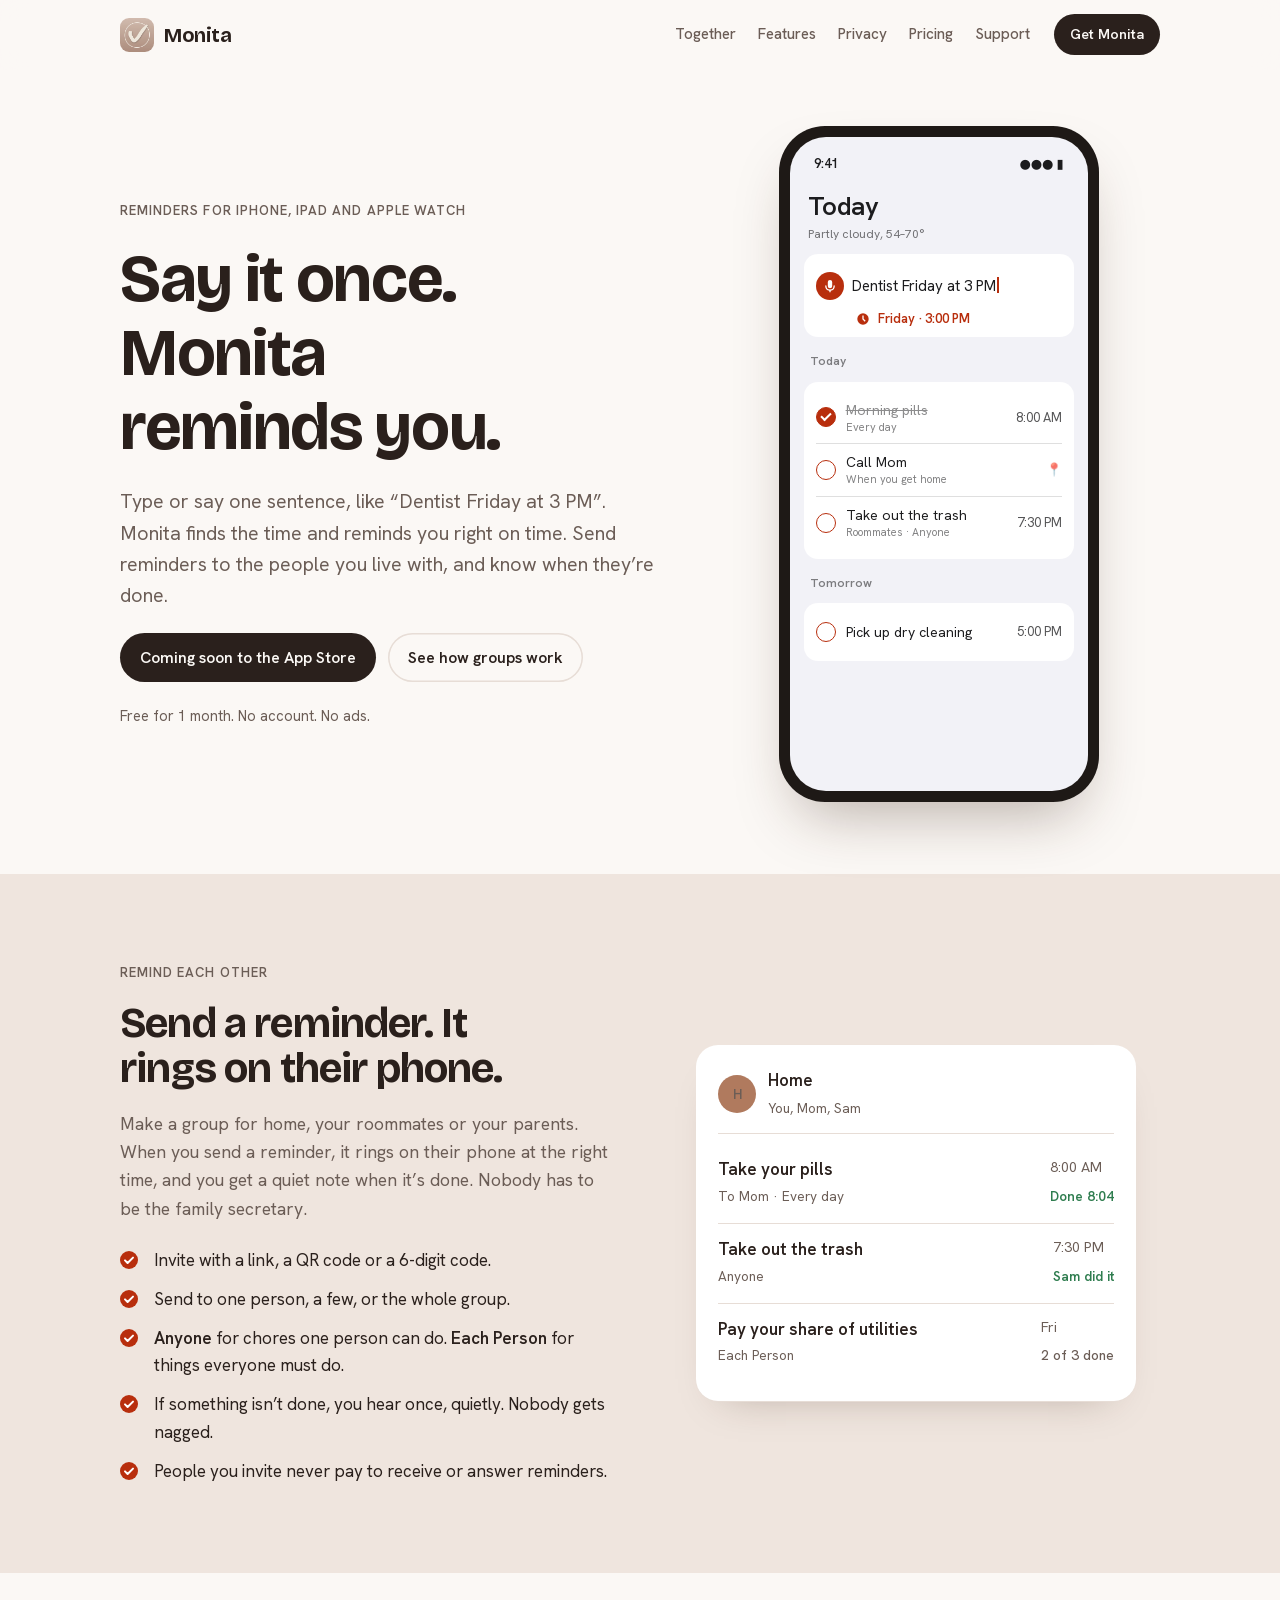
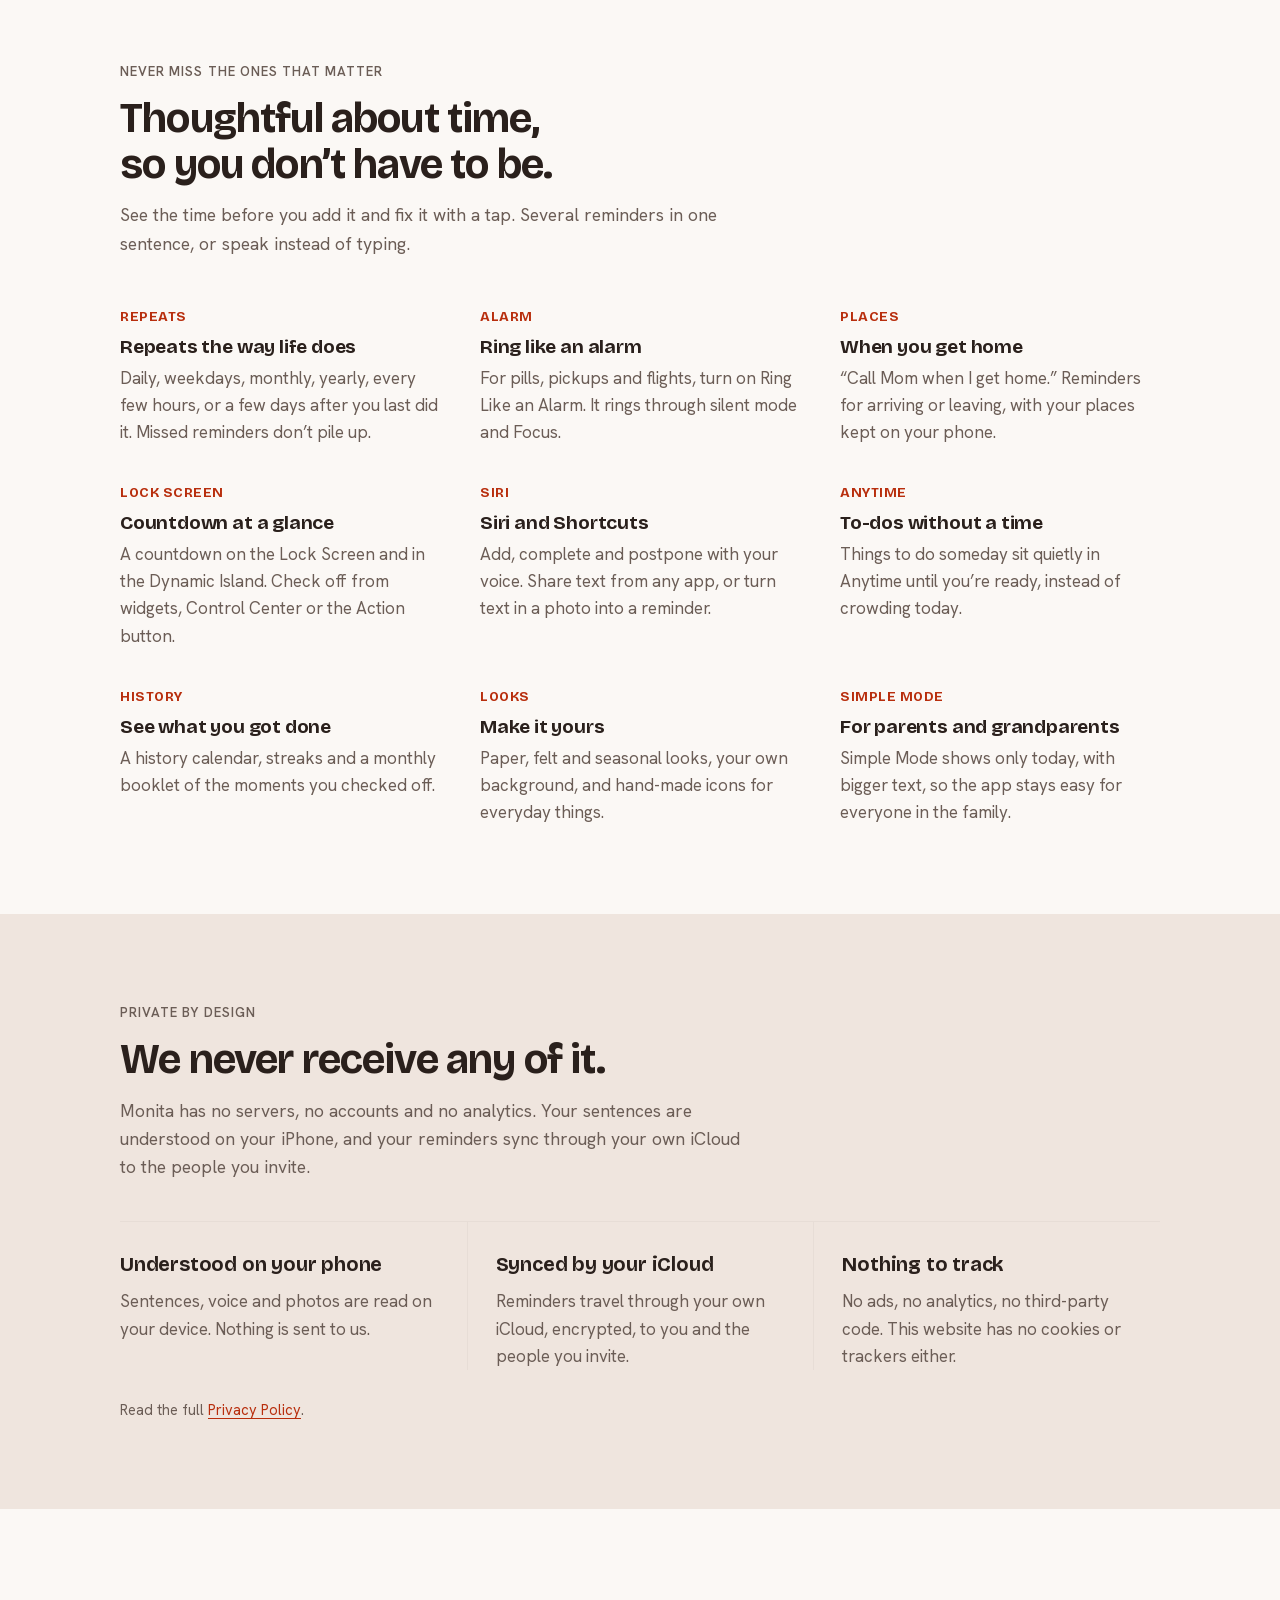
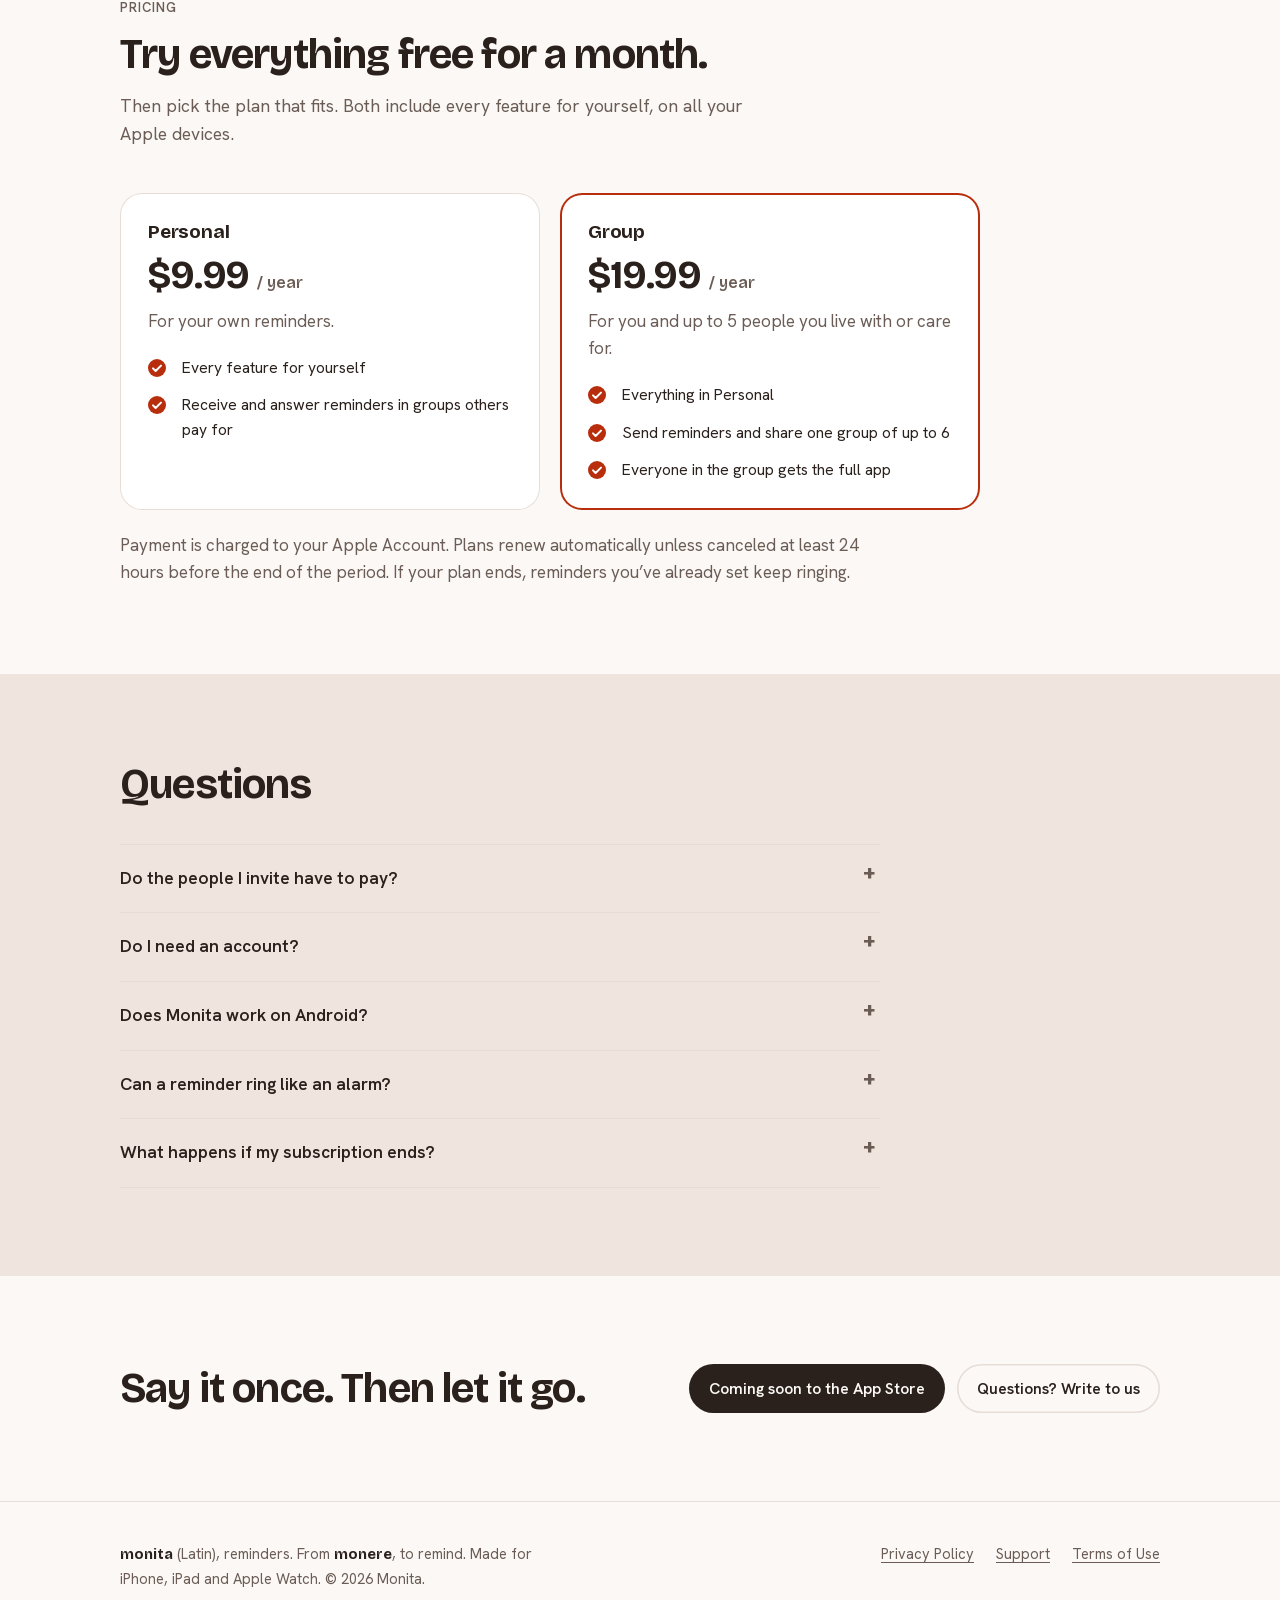
==== index.html @ 14964977 "Monita website: home, privacy policy, support Static site for usemonita.com (GitHub Pages). Privacy " ====
<!doctype html>
<html lang="en">
<head>
<meta charset="utf-8">
<meta name="viewport" content="width=device-width, initial-scale=1, viewport-fit=cover">
<title>Monita: Thoughtful Reminders for You and Your Family</title>
<meta name="claude:viewport-fit-sides" content="cover">
<meta name="description" content="Monita is a reminder app for iPhone. Say it in one sentence and it sets the time. Send reminders to family and roommates and see when they're done. No account, no tracking.">
<link rel="canonical" href="https://usemonita.com/">
<meta name="theme-color" content="#FBF8F5" media="(prefers-color-scheme: light)">
<meta name="theme-color" content="#171310" media="(prefers-color-scheme: dark)">
<link rel="icon" href="img/favicon-32.png" sizes="32x32" type="image/png">
<link rel="icon" href="img/favicon-64.png" sizes="64x64" type="image/png">
<link rel="apple-touch-icon" href="img/apple-touch-icon.png">
<!-- After launch, turn on Safari's App Store banner by replacing APP_ID:
<meta name="apple-itunes-app" content="app-id=APP_ID"> -->
<meta property="og:type" content="website">
<meta property="og:site_name" content="Monita">
<meta property="og:title" content="Monita: Thoughtful Reminders">
<meta property="og:description" content="Say it once and Monita reminds you. Send reminders to the people you live with and know when they're done.">
<meta property="og:url" content="https://usemonita.com/">
<meta property="og:image" content="https://usemonita.com/img/og.png">
<meta property="og:image:width" content="1200">
<meta property="og:image:height" content="630">
<meta property="og:image:alt" content="Monita app icon with the line: Say it once. Monita reminds you.">
<meta name="twitter:card" content="summary_large_image">
<link rel="preload" href="fonts/BricolageGrotesque-latin.woff2" as="font" type="font/woff2" crossorigin>
<link rel="stylesheet" href="fonts.css">
<link rel="stylesheet" href="style.css">
<script type="application/ld+json">
{
  "@context": "https://schema.org",
  "@graph": [
    {
      "@type": "MobileApplication",
      "name": "Monita: Thoughtful Reminders",
      "alternateName": ["Monita", "记上"],
      "operatingSystem": "iOS 18 or later",
      "applicationCategory": "ProductivityApplication",
      "description": "Reminder app for iPhone, iPad and Apple Watch. Type or say one sentence and Monita sets the time. Send reminders to family and roommates and see when they're done.",
      "url": "https://usemonita.com/",
      "image": "https://usemonita.com/img/icon-512.png",
      "offers": [
        {"@type": "Offer", "name": "Personal", "price": "9.99", "priceCurrency": "USD", "description": "Per year, after a 1-month free trial"},
        {"@type": "Offer", "name": "Group", "price": "19.99", "priceCurrency": "USD", "description": "Per year for a group of up to 6 people, after a 1-month free trial"}
      ]
    },
    {
      "@type": "Organization",
      "name": "Monita",
      "url": "https://usemonita.com/",
      "logo": "https://usemonita.com/img/icon-512.png",
      "email": "support@usemonita.com"
    },
    {
      "@type": "FAQPage",
      "mainEntity": [
        {"@type": "Question", "name": "Do the people I invite have to pay?", "acceptedAnswer": {"@type": "Answer", "text": "No. People you invite can always receive, check off and answer reminders for free. With a Group plan, everyone in your group gets the full app."}},
        {"@type": "Question", "name": "Do I need an account?", "acceptedAnswer": {"@type": "Answer", "text": "No. Monita has no sign-up and no servers. Your reminders sync through your own iCloud."}},
        {"@type": "Question", "name": "Does Monita work on Android?", "acceptedAnswer": {"@type": "Answer", "text": "Not today. Monita runs on iPhone, iPad and Apple Watch, and everyone in a group needs an Apple device."}},
        {"@type": "Question", "name": "Can a reminder ring like an alarm?", "acceptedAnswer": {"@type": "Answer", "text": "Yes. Turn on Ring Like an Alarm for the reminders you can't miss, and they ring through silent mode and Focus."}},
        {"@type": "Question", "name": "What happens if my subscription ends?", "acceptedAnswer": {"@type": "Answer", "text": "Reminders you've already set keep ringing. You can still complete, stop and delete them. Creating new ones needs an active plan."}}
      ]
    }
  ]
}
</script>
</head>
<body>

<header class="site-head">
  <div class="wrap">
    <a class="brand" href="./" aria-label="Monita home"><img src="img/icon-256.webp" alt="" width="34" height="34">Monita</a>
    <nav class="nav" aria-label="Main">
      <a href="#together">Together</a>
      <a href="#features">Features</a>
      <a href="#privacy">Privacy</a>
      <a href="#pricing">Pricing</a>
      <a href="support.html">Support</a>
    </nav>
    <a class="btn small" href="#get" data-appstore>Get Monita</a>
  </div>
</header>

<main>
  <section class="hero">
    <div class="wrap">
      <div class="hero-copy">
        <span class="eyebrow">Reminders for iPhone, iPad and Apple Watch</span>
        <h1>Say it once. Monita reminds you.</h1>
        <p class="lede">Type or say one sentence, like “Dentist Friday at 3 PM”. Monita finds the time and reminds you right on time. Send reminders to the people you live with, and know when they’re done.</p>
        <div class="cta-row">
          <a class="btn" href="#get" data-appstore>Coming soon to the App Store</a>
          <a class="btn ghost" href="#together">See how groups work</a>
        </div>
        <p class="fine">Free for 1 month. No account. No ads.</p>
      </div>

      <div class="phone" role="img" aria-label="Monita on iPhone: typing “Dentist Friday at 3 PM” shows Friday, 3:00 PM underneath before you add it.">
        <div class="screen" aria-hidden="true">
          <div class="status"><span>9:41</span><span>●●● ▮</span></div>
          <div class="date">Today</div>
          <div class="sub">Partly cloudy, 54–70°</div>
          <div class="card">
            <div class="input">
              <span class="mic"><svg viewBox="0 0 16 16"><path d="M8 10.5a2.5 2.5 0 0 0 2.5-2.5V3.5a2.5 2.5 0 0 0-5 0V8A2.5 2.5 0 0 0 8 10.5Zm4-2.5a.75.75 0 0 1 1.5 0 5.5 5.5 0 0 1-4.75 5.45V15h-1.5v-1.55A5.5 5.5 0 0 1 2.5 8 .75.75 0 0 1 4 8a4 4 0 0 0 8 0Z"/></svg></span>
              <span class="typed"><span id="typed">Dentist Friday at 3 PM</span><span class="caret"></span></span>
            </div>
            <div class="parsed" id="parsed"><svg viewBox="0 0 16 16"><path d="M8 1.5a6.5 6.5 0 1 0 0 13 6.5 6.5 0 0 0 0-13ZM8.75 4v3.69l2.28 2.28-1.06 1.06L7.25 8.31V4h1.5Z"/></svg><span id="parsed-text">Friday · 3:00 PM</span></div>
          </div>
          <div class="list-label">Today</div>
          <div class="card">
            <div class="row struck"><span class="ring done"></span><span class="t"><span>Morning pills</span><small>Every day</small></span><span class="time">8:00 AM</span></div>
            <div class="row"><span class="ring"></span><span class="t"><span>Call Mom</span><small>When you get home</small></span><span class="time">📍</span></div>
            <div class="row"><span class="ring"></span><span class="t"><span>Take out the trash</span><small>Roommates · Anyone</small></span><span class="time">7:30 PM</span></div>
          </div>
          <div class="list-label">Tomorrow</div>
          <div class="card">
            <div class="row"><span class="ring"></span><span class="t"><span>Pick up dry cleaning</span></span><span class="time">5:00 PM</span></div>
          </div>
        </div>
      </div>
    </div>
  </section>

  <section class="band tint" id="together">
    <div class="wrap split">
      <div class="section-copy">
        <span class="eyebrow">Remind each other</span>
        <h2>Send a reminder. It rings on their phone.</h2>
        <p>Make a group for home, your roommates or your parents. When you send a reminder, it rings on their phone at the right time, and you get a quiet note when it’s done. Nobody has to be the family secretary.</p>
        <ul class="ticks">
          <li><span>Invite with a link, a QR code or a 6-digit code.</span></li>
          <li><span>Send to one person, a few, or the whole group.</span></li>
          <li><span><strong>Anyone</strong> for chores one person can do. <strong>Each Person</strong> for things everyone must do.</span></li>
          <li><span>If something isn’t done, you hear once, quietly. Nobody gets nagged.</span></li>
          <li><span>People you invite never pay to receive or answer reminders.</span></li>
        </ul>
      </div>
      <div class="thread" role="img" aria-label="A Home group with three reminders: Mom completed her pills at 8:04 AM, Sam took out the trash, and 2 of 3 people paid the utilities.">
        <div class="head" aria-hidden="true">
          <span class="avatar" style="background:#B07A5E">H</span>
          <div><b>Home</b><span>You, Mom, Sam</span></div>
        </div>
        <div class="msg" aria-hidden="true">
          <b>Take your pills</b><span class="when">8:00 AM</span>
          <span class="meta">To Mom · Every day</span><span class="status ok">Done 8:04</span>
        </div>
        <div class="msg" aria-hidden="true">
          <b>Take out the trash</b><span class="when">7:30 PM</span>
          <span class="meta">Anyone</span><span class="status ok">Sam did it</span>
        </div>
        <div class="msg" aria-hidden="true">
          <b>Pay your share of utilities</b><span class="when">Fri</span>
          <span class="meta">Each Person</span><span class="status wait">2 of 3 done</span>
        </div>
      </div>
    </div>
  </section>

  <section class="band" id="features">
    <div class="wrap">
      <div class="center-head">
        <span class="eyebrow">Never miss the ones that matter</span>
        <h2>Thoughtful about time, so you don’t have to be.</h2>
        <p>See the time before you add it and fix it with a tap. Several reminders in one sentence, or speak instead of typing.</p>
      </div>
      <div class="grid">
        <div><span class="k">Repeats</span><h3>Repeats the way life does</h3><p>Daily, weekdays, monthly, yearly, every few hours, or a few days after you last did it. Missed reminders don’t pile up.</p></div>
        <div><span class="k">Alarm</span><h3>Ring like an alarm</h3><p>For pills, pickups and flights, turn on Ring Like an Alarm. It rings through silent mode and Focus.</p></div>
        <div><span class="k">Places</span><h3>When you get home</h3><p>“Call Mom when I get home.” Reminders for arriving or leaving, with your places kept on your phone.</p></div>
        <div><span class="k">Lock Screen</span><h3>Countdown at a glance</h3><p>A countdown on the Lock Screen and in the Dynamic Island. Check off from widgets, Control Center or the Action button.</p></div>
        <div><span class="k">Siri</span><h3>Siri and Shortcuts</h3><p>Add, complete and postpone with your voice. Share text from any app, or turn text in a photo into a reminder.</p></div>
        <div><span class="k">Anytime</span><h3>To-dos without a time</h3><p>Things to do someday sit quietly in Anytime until you’re ready, instead of crowding today.</p></div>
        <div><span class="k">History</span><h3>See what you got done</h3><p>A history calendar, streaks and a monthly booklet of the moments you checked off.</p></div>
        <div><span class="k">Looks</span><h3>Make it yours</h3><p>Paper, felt and seasonal looks, your own background, and hand-made icons for everyday things.</p></div>
        <div><span class="k">Simple Mode</span><h3>For parents and grandparents</h3><p>Simple Mode shows only today, with bigger text, so the app stays easy for everyone in the family.</p></div>
      </div>
    </div>
  </section>

  <section class="band tint" id="privacy">
    <div class="wrap">
      <div class="center-head">
        <span class="eyebrow">Private by design</span>
        <h2>We never receive any of it.</h2>
        <p>Monita has no servers, no accounts and no analytics. Your sentences are understood on your iPhone, and your reminders sync through your own iCloud to the people you invite.</p>
      </div>
      <ul class="privacy-lines">
        <li><b>Understood on your phone</b><span>Sentences, voice and photos are read on your device. Nothing is sent to us.</span></li>
        <li><b>Synced by your iCloud</b><span>Reminders travel through your own iCloud, encrypted, to you and the people you invite.</span></li>
        <li><b>Nothing to track</b><span>No ads, no analytics, no third-party code. This website has no cookies or trackers either.</span></li>
      </ul>
      <p class="fine" style="margin-top:28px">Read the full <a href="privacy.html">Privacy Policy</a>.</p>
    </div>
  </section>

  <section class="band" id="pricing">
    <div class="wrap">
      <div class="center-head">
        <span class="eyebrow">Pricing</span>
        <h2>Try everything free for a month.</h2>
        <p>Then pick the plan that fits. Both include every feature for yourself, on all your Apple devices.</p>
      </div>
      <div class="plans">
        <div class="plan">
          <h3>Personal</h3>
          <div class="price">$9.99 <small>/ year</small></div>
          <p>For your own reminders.</p>
          <ul class="ticks">
            <li><span>Every feature for yourself</span></li>
            <li><span>Receive and answer reminders in groups others pay for</span></li>
          </ul>
        </div>
        <div class="plan main">
          <h3>Group</h3>
          <div class="price">$19.99 <small>/ year</small></div>
          <p>For you and up to 5 people you live with or care for.</p>
          <ul class="ticks">
            <li><span>Everything in Personal</span></li>
            <li><span>Send reminders and share one group of up to 6</span></li>
            <li><span>Everyone in the group gets the full app</span></li>
          </ul>
        </div>
      </div>
      <p class="trial-note">Payment is charged to your Apple Account. Plans renew automatically unless canceled at least 24 hours before the end of the period. If your plan ends, reminders you’ve already set keep ringing.</p>
    </div>
  </section>

  <section class="band tint" id="faq">
    <div class="wrap">
      <div class="center-head"><h2>Questions</h2></div>
      <div class="faq">
        <details><summary>Do the people I invite have to pay?</summary><p>No. People you invite can always receive, check off and answer reminders for free. With a Group plan, everyone in your group gets the full app.</p></details>
        <details><summary>Do I need an account?</summary><p>No. Monita has no sign-up and no servers. Your reminders sync through your own iCloud.</p></details>
        <details><summary>Does Monita work on Android?</summary><p>Not today. Monita runs on iPhone, iPad and Apple Watch, and everyone in a group needs an Apple device.</p></details>
        <details><summary>Can a reminder ring like an alarm?</summary><p>Yes. Turn on Ring Like an Alarm for the reminders you can’t miss, and they ring through silent mode and Focus.</p></details>
        <details><summary>What happens if my subscription ends?</summary><p>Reminders you’ve already set keep ringing. You can still complete, stop and delete them. Creating new ones needs an active plan.</p></details>
      </div>
    </div>
  </section>

  <section class="band closing" id="get">
    <div class="wrap">
      <h2>Say it once. Then let it go.</h2>
      <div class="cta-row">
        <a class="btn" href="#get" data-appstore>Coming soon to the App Store</a>
        <a class="btn ghost" href="support.html">Questions? Write to us</a>
      </div>
    </div>
  </section>
</main>

<footer class="site-foot">
  <div class="wrap">
    <p class="latin"><i>monita</i> (Latin), reminders. From <i>monere</i>, to remind. Made for iPhone, iPad and Apple Watch. © 2026 Monita.</p>
    <nav aria-label="Footer">
      <a href="privacy.html">Privacy Policy</a>
      <a href="support.html">Support</a>
      <a href="https://www.apple.com/legal/internet-services/itunes/dev/stdeula/">Terms of Use</a>
    </nav>
  </div>
</footer>

<script>
// Sentence demo in the hero phone. Starts from a complete, readable state; skipped for reduced motion.
(function () {
  var examples = [
    ["Dentist Friday at 3 PM", "Friday · 3:00 PM"],
    ["Pills every day at 8 AM and 9 PM", "Every day · 8:00 AM, 9:00 PM"],
    ["Call Mom when I get home", "When you arrive · Home"],
    ["Rent on the 1st of every month at 9 AM", "Monthly on the 1st · 9:00 AM"]
  ];
  var typed = document.getElementById("typed"), parsed = document.getElementById("parsed"), pt = document.getElementById("parsed-text");
  if (!typed || window.matchMedia("(prefers-reduced-motion: reduce)").matches) return;
  var i = 0;
  function next() {
    i = (i + 1) % examples.length;
    var s = examples[i][0], n = 0;
    parsed.style.opacity = 0; typed.textContent = "";
    var t = setInterval(function () {
      n++; typed.textContent = s.slice(0, n);
      if (n >= s.length) { clearInterval(t); pt.textContent = examples[i][1]; parsed.style.opacity = 1; setTimeout(next, 2600); }
    }, 55);
  }
  setTimeout(next, 3200);
})();
</script>
</body>
</html>
---- fonts.css ----
@font-face { font-family: 'Bricolage Grotesque'; font-style: normal; font-weight: 600; font-display: swap; src: url(fonts/BricolageGrotesque-latin.woff2) format('woff2'); unicode-range: U+0000-00FF, U+0131, U+0152-0153, U+02BB-02BC, U+02C6, U+02DA, U+02DC, U+0304, U+0308, U+0329, U+2000-206F, U+20AC, U+2122, U+2191, U+2193, U+2212, U+2215, U+FEFF, U+FFFD; }
@font-face { font-family: 'Bricolage Grotesque'; font-style: normal; font-weight: 700; font-display: swap; src: url(fonts/BricolageGrotesque-latin.woff2) format('woff2'); unicode-range: U+0000-00FF, U+0131, U+0152-0153, U+02BB-02BC, U+02C6, U+02DA, U+02DC, U+0304, U+0308, U+0329, U+2000-206F, U+20AC, U+2122, U+2191, U+2193, U+2212, U+2215, U+FEFF, U+FFFD; }
@font-face { font-family: 'Hanken Grotesk'; font-style: normal; font-weight: 400; font-display: swap; src: url(fonts/HankenGrotesk-latin.woff2) format('woff2'); unicode-range: U+0000-00FF, U+0131, U+0152-0153, U+02BB-02BC, U+02C6, U+02DA, U+02DC, U+0304, U+0308, U+0329, U+2000-206F, U+20AC, U+2122, U+2191, U+2193, U+2212, U+2215, U+FEFF, U+FFFD; }
@font-face { font-family: 'Hanken Grotesk'; font-style: normal; font-weight: 500; font-display: swap; src: url(fonts/HankenGrotesk-latin.woff2) format('woff2'); unicode-range: U+0000-00FF, U+0131, U+0152-0153, U+02BB-02BC, U+02C6, U+02DA, U+02DC, U+0304, U+0308, U+0329, U+2000-206F, U+20AC, U+2122, U+2191, U+2193, U+2212, U+2215, U+FEFF, U+FFFD; }
@font-face { font-family: 'Hanken Grotesk'; font-style: normal; font-weight: 600; font-display: swap; src: url(fonts/HankenGrotesk-latin.woff2) format('woff2'); unicode-range: U+0000-00FF, U+0131, U+0152-0153, U+02BB-02BC, U+02C6, U+02DA, U+02DC, U+0304, U+0308, U+0329, U+2000-206F, U+20AC, U+2122, U+2191, U+2193, U+2212, U+2215, U+FEFF, U+FFFD; }
---- style.css ----
/* Monita site. Layout: one calm column of alternating "paper" bands, phone mocks drawn in HTML,
   colors taken from the app icon (clay + cream) and the app's own red. */
:root {
  --paper: #FBF8F5;      /* page ground, a touch of the icon's clay */
  --sheet: #FFFFFF;      /* cards, phone screen */
  --clay: #B79A8B;       /* icon gradient, mid */
  --clay-soft: #EFE5DE;  /* tinted band */
  --ink: #2A201C;        /* text */
  --ink-2: #6B5D56;      /* secondary text (5.9:1 on paper) */
  --line: #E7DDD6;
  --accent: #B82E0D;     /* the app's Done red */
  --accent-ink: #FFFFFF;
  --ok: #2F7D4F;
  --phone: #1E1916;
  --font-display: "Bricolage Grotesque", "Avenir Next", system-ui, sans-serif;
  --font-body: "Hanken Grotesk", -apple-system, "Segoe UI", system-ui, sans-serif;
  --radius: 22px;
  --wrap: 1080px;
  color-scheme: light;
}
@media (prefers-color-scheme: dark) {
  :root:not([data-theme="light"]) {
    --paper: #171310; --sheet: #241E1A; --clay: #A88B7C; --clay-soft: #2A221D;
    --ink: #F3ECE6; --ink-2: #BFAFA6; --line: #3A302A;
    --accent: #FF7A57; --accent-ink: #1A0F0A; --ok: #6CCB92; --phone: #0B0908;
    color-scheme: dark;
  }
}
:root[data-theme="dark"] {
  --paper: #171310; --sheet: #241E1A; --clay: #A88B7C; --clay-soft: #2A221D;
  --ink: #F3ECE6; --ink-2: #BFAFA6; --line: #3A302A;
  --accent: #FF7A57; --accent-ink: #1A0F0A; --ok: #6CCB92; --phone: #0B0908;
  color-scheme: dark;
}

* { box-sizing: border-box; }
html { -webkit-text-size-adjust: 100%; scroll-behavior: smooth; }
@media (prefers-reduced-motion: reduce) { html { scroll-behavior: auto; } }
body {
  margin: 0; background: var(--paper); color: var(--ink);
  font: 400 17px/1.6 var(--font-body);
  -webkit-font-smoothing: antialiased;
}
img { max-width: 100%; height: auto; display: block; }
a { color: var(--accent); text-underline-offset: 3px; }
a:focus-visible, button:focus-visible { outline: 3px solid var(--accent); outline-offset: 3px; border-radius: 8px; }
h1, h2, h3 { font-family: var(--font-display); line-height: 1.1; letter-spacing: -0.02em; margin: 0; text-wrap: balance; }
h1 { font-size: clamp(2.5rem, 6vw, 4.2rem); font-weight: 700; }
h2 { font-size: clamp(1.8rem, 3.6vw, 2.6rem); font-weight: 700; }
h3 { font-size: 1.2rem; font-weight: 650; letter-spacing: -0.01em; }
p { margin: 0; }

.wrap {
  max-width: var(--wrap); margin: 0 auto;
  padding-left: max(20px, env(safe-area-inset-left, 0px));
  padding-right: max(20px, env(safe-area-inset-right, 0px));
}

/* Header */
body::before { content: ""; position: fixed; inset: 0 0 auto; height: env(safe-area-inset-top, 0px); z-index: 10; background: var(--paper); }
.site-head { position: sticky; top: env(safe-area-inset-top, 0px); z-index: 5; background: color-mix(in srgb, var(--paper) 88%, transparent); backdrop-filter: blur(12px); -webkit-backdrop-filter: blur(12px); border-bottom: 1px solid transparent; }
.site-head .wrap { display: flex; align-items: center; gap: 24px; padding-block: 14px; }
.brand { display: flex; align-items: center; gap: 10px; color: var(--ink); text-decoration: none; font: 700 1.25rem/1 var(--font-display); letter-spacing: -0.02em; }
.brand img { width: 34px; height: 34px; border-radius: 9px; }
.nav { display: flex; gap: 22px; margin-left: auto; }
.nav a { color: var(--ink-2); text-decoration: none; font-weight: 500; font-size: 0.95rem; }
.nav a:hover { color: var(--ink); }
@media (max-width: 760px) { .nav { display: none; } .site-head .btn { margin-left: auto; } }

.btn { display: inline-flex; align-items: center; gap: 10px; padding: 12px 20px; border-radius: 999px; background: var(--ink); color: var(--paper); font-weight: 600; font-size: 0.98rem; text-decoration: none; border: 0; cursor: pointer; white-space: nowrap; }
.btn svg { width: 18px; height: 18px; fill: currentColor; }
.btn.small { padding: 9px 16px; font-size: 0.9rem; }
.btn.ghost { background: transparent; color: var(--ink); box-shadow: inset 0 0 0 1.5px var(--line); }
.btn:hover { filter: brightness(1.12); }

/* Hero */
.hero .wrap { display: grid; grid-template-columns: 1.1fr 0.9fr; gap: 56px; align-items: center; padding-block: 56px 72px; }
.hero-copy { display: flex; flex-direction: column; gap: 22px; min-width: 0; }
.eyebrow { font-size: 0.82rem; font-weight: 600; letter-spacing: 0.08em; text-transform: uppercase; color: var(--ink-2); }
.lede { font-size: 1.22rem; color: var(--ink-2); max-width: 34em; }
.cta-row { display: flex; flex-wrap: wrap; gap: 12px; align-items: center; }
.fine { font-size: 0.92rem; color: var(--ink-2); }
@media (max-width: 860px) { .hero .wrap { grid-template-columns: 1fr; gap: 40px; padding-block: 32px 56px; } }

/* Phone mock (drawn, not a screenshot) */
.phone { width: min(320px, 100%); margin: 0 auto; aspect-ratio: 9 / 19; max-width: 100%; background: var(--phone); border-radius: 46px; padding: 11px; box-shadow: 0 30px 60px -20px rgba(60, 35, 20, 0.35); }
.screen { height: 100%; border-radius: 36px; background: #F2F2F7; color: #1C1C1E; overflow: hidden; display: flex; flex-direction: column; gap: 12px; padding: 18px 14px; font-family: -apple-system, "SF Pro Text", var(--font-body); font-size: 14px; line-height: 1.35; }
:root[data-theme="dark"] .screen { background: #000; color: #F2F2F7; }
@media (prefers-color-scheme: dark) { :root:not([data-theme="light"]) .screen { background: #000; color: #F2F2F7; } }
.screen .status { display: flex; justify-content: space-between; font-weight: 600; font-size: 13px; padding: 0 10px; }
.screen .date { font-size: 26px; font-weight: 700; letter-spacing: -0.02em; padding: 4px 4px 0; }
.screen .sub { font-size: 12px; opacity: 0.6; padding: 0 4px; margin-top: -10px; }
.card { background: #fff; border-radius: 14px; padding: 10px 12px; }
:root[data-theme="dark"] .card { background: #1C1C1E; }
@media (prefers-color-scheme: dark) { :root:not([data-theme="light"]) .card { background: #1C1C1E; } }
.input { display: flex; align-items: center; gap: 8px; min-height: 44px; }
.mic { flex: none; width: 28px; height: 28px; border-radius: 50%; background: #B82E0D; display: grid; place-items: center; }
.mic svg { width: 14px; height: 14px; fill: #fff; }
.typed { flex: 1; min-width: 0; font-size: 15px; white-space: nowrap; overflow: hidden; text-overflow: ellipsis; }
.caret { display: inline-block; width: 2px; height: 1.05em; background: #B82E0D; vertical-align: -2px; margin-left: 1px; animation: blink 1s steps(1) infinite; }
@keyframes blink { 50% { opacity: 0; } }
.parsed { display: flex; align-items: center; gap: 8px; font-size: 13px; color: #B82E0D; font-weight: 600; padding: 2px 4px 0 40px; min-height: 18px; transition: opacity 0.3s; }
.parsed svg { width: 14px; height: 14px; fill: currentColor; flex: none; }
.list-label { font-size: 12px; font-weight: 600; opacity: 0.55; padding: 4px 6px 0; }
.row { display: flex; align-items: center; gap: 10px; padding: 9px 0; }
.row + .row { border-top: 0.5px solid rgba(128, 128, 128, 0.25); }
.ring { flex: none; width: 20px; height: 20px; border-radius: 50%; border: 1.5px solid #B82E0D; }
.ring.done { background: #B82E0D; display: grid; place-items: center; }
.ring.done::after { content: ""; width: 8px; height: 4px; border: 2px solid #fff; border-top: 0; border-right: 0; transform: rotate(-45deg) translate(1px, -1px); }
.row .t { flex: 1; min-width: 0; }
.row .t small { display: block; font-size: 11px; opacity: 0.55; }
.row .time { font-size: 13px; font-variant-numeric: tabular-nums; opacity: 0.75; }
.row.struck .t span { text-decoration: line-through; opacity: 0.5; }

/* Bands */
.band { padding-block: 88px; }
.band.tint { background: var(--clay-soft); }
.split { display: grid; grid-template-columns: 1fr 1fr; gap: 64px; align-items: center; }
.split > * { min-width: 0; }
.split.flip > :first-child { order: 2; }
@media (max-width: 860px) { .split { grid-template-columns: 1fr; gap: 40px; } .split.flip > :first-child { order: 0; } .band { padding-block: 64px; } }
.section-copy { display: flex; flex-direction: column; gap: 18px; }
.section-copy > p { color: var(--ink-2); font-size: 1.1rem; max-width: 32em; }
.ticks { list-style: none; padding: 0; margin: 6px 0 0; display: grid; gap: 12px; }
.ticks li { display: grid; grid-template-columns: 22px 1fr; gap: 12px; align-items: start; }
.ticks li::before { content: ""; width: 18px; height: 18px; margin-top: 4px; border-radius: 50%; background: var(--accent) url("data:image/svg+xml,%3Csvg xmlns='http://www.w3.org/2000/svg' viewBox='0 0 18 18'%3E%3Cpath d='M5 9.4l2.6 2.6L13 6.6' fill='none' stroke='white' stroke-width='2' stroke-linecap='round' stroke-linejoin='round'/%3E%3C/svg%3E") center/18px no-repeat; }
:root[data-theme="dark"] .ticks li::before { background-color: var(--accent); }

/* Group mock */
.thread { background: var(--sheet); border-radius: var(--radius); padding: 22px; display: grid; gap: 4px; box-shadow: 0 1px 0 var(--line), 0 20px 40px -28px rgba(60, 35, 20, 0.35); max-width: 440px; width: 100%; margin: 0 auto; }
.thread .head { display: flex; align-items: center; gap: 12px; padding-bottom: 12px; border-bottom: 1px solid var(--line); margin-bottom: 6px; }
.avatar { width: 38px; height: 38px; border-radius: 50%; display: grid; place-items: center; font-weight: 700; color: #fff; flex: none; font-size: 0.95rem; }
.thread .head b { display: block; font-size: 1.05rem; }
.thread .head span { font-size: 0.85rem; color: var(--ink-2); }
.msg { display: grid; grid-template-columns: 1fr auto; gap: 2px 12px; padding: 12px 0; }
.msg + .msg { border-top: 1px solid var(--line); }
.msg b { font-weight: 600; }
.msg .meta { grid-column: 1; font-size: 0.85rem; color: var(--ink-2); }
.msg .when { grid-row: 1; grid-column: 2; font-variant-numeric: tabular-nums; font-size: 0.9rem; color: var(--ink-2); }
.msg .status { grid-column: 2; font-size: 0.85rem; font-weight: 600; text-align: right; }
.status.ok { color: var(--ok); }
.status.wait { color: var(--ink-2); font-weight: 500; }

/* Feature grid */
.grid { display: grid; grid-template-columns: repeat(3, 1fr); gap: 36px 40px; margin-top: 48px; }
.grid > div { display: flex; flex-direction: column; gap: 8px; min-width: 0; }
.grid p { color: var(--ink-2); }
.grid .k { font-family: var(--font-display); font-weight: 700; font-size: 0.85rem; color: var(--accent); letter-spacing: 0.04em; text-transform: uppercase; }
@media (max-width: 860px) { .grid { grid-template-columns: 1fr 1fr; } }
@media (max-width: 560px) { .grid { grid-template-columns: 1fr; } }
.center-head { max-width: 640px; display: flex; flex-direction: column; gap: 14px; }
.center-head p { color: var(--ink-2); font-size: 1.1rem; }

/* Privacy */
.privacy-lines { list-style: none; padding: 0; margin: 40px 0 0; display: grid; grid-template-columns: repeat(3, 1fr); gap: 0; border-top: 1px solid var(--line); }
.privacy-lines li { padding: 26px 28px 0 0; display: flex; flex-direction: column; gap: 8px; min-width: 0; }
.privacy-lines li + li { padding-left: 28px; border-left: 1px solid var(--line); }
.privacy-lines b { font-family: var(--font-display); font-size: 1.25rem; letter-spacing: -0.01em; }
.privacy-lines span { color: var(--ink-2); }
@media (max-width: 760px) { .privacy-lines { grid-template-columns: 1fr; } .privacy-lines li, .privacy-lines li + li { padding: 22px 0; border-left: 0; } .privacy-lines li + li { border-top: 1px solid var(--line); } }

/* Pricing */
.plans { display: grid; grid-template-columns: 1fr 1fr; gap: 20px; margin-top: 44px; max-width: 860px; }
.plan { background: var(--sheet); border-radius: var(--radius); padding: 28px; display: flex; flex-direction: column; gap: 14px; box-shadow: inset 0 0 0 1px var(--line); min-width: 0; }
.plan.main { box-shadow: inset 0 0 0 2px var(--accent); }
.plan .price { font-family: var(--font-display); font-size: 2.4rem; font-weight: 700; letter-spacing: -0.03em; line-height: 1; }
.plan .price small { font-size: 1rem; font-weight: 500; color: var(--ink-2); letter-spacing: 0; }
.plan p { color: var(--ink-2); }
.plan .ticks { font-size: 0.98rem; }
@media (max-width: 680px) { .plans { grid-template-columns: 1fr; } }
.trial-note { margin-top: 22px; color: var(--ink-2); max-width: 46em; }

/* FAQ */
.faq { margin-top: 36px; max-width: 760px; border-top: 1px solid var(--line); }
.faq details { border-bottom: 1px solid var(--line); }
.faq summary { cursor: pointer; list-style: none; padding: 20px 36px 20px 0; font-weight: 600; font-size: 1.08rem; position: relative; }
.faq summary::-webkit-details-marker { display: none; }
.faq summary::after { content: "+"; position: absolute; right: 4px; top: 16px; font: 400 1.6rem/1 var(--font-display); color: var(--ink-2); transition: transform 0.2s; }
.faq details[open] summary::after { transform: rotate(45deg); }
.faq details p { padding: 0 0 22px; color: var(--ink-2); max-width: 40em; }

/* Closing CTA */
.closing { text-align: left; }
.closing .wrap { display: flex; flex-wrap: wrap; align-items: center; justify-content: space-between; gap: 28px; }
.closing h2 { max-width: 16em; }

/* Footer */
.site-foot { border-top: 1px solid var(--line); padding-block: 40px 56px; font-size: 0.92rem; color: var(--ink-2); }
.site-foot .wrap { display: grid; grid-template-columns: 1.4fr 1fr; gap: 28px; }
.site-foot nav { display: flex; flex-wrap: wrap; gap: 10px 22px; justify-content: flex-end; align-content: start; }
.site-foot nav a { color: var(--ink-2); }
.latin { max-width: 30em; }
.latin i { font-family: var(--font-display); font-style: normal; font-weight: 700; color: var(--ink); }
@media (max-width: 680px) { .site-foot .wrap { grid-template-columns: 1fr; } .site-foot nav { justify-content: flex-start; } }

/* Text pages (privacy, support) */
.doc { max-width: 720px; padding-block: 48px 80px; display: flex; flex-direction: column; gap: 18px; }
.doc h1 { font-size: clamp(2.2rem, 5vw, 3rem); }
.doc h2 { font-size: 1.45rem; margin-top: 22px; }
.doc h3 { font-size: 1.1rem; margin-top: 8px; }
.doc p, .doc li { color: var(--ink-2); }
.doc strong { color: var(--ink); }
.doc ul { margin: 0; padding-left: 1.2em; display: grid; gap: 10px; }
.doc .summary { background: var(--clay-soft); border-radius: 16px; padding: 18px 20px; color: var(--ink); }
.doc .updated { font-size: 0.9rem; }
.contact { display: inline-flex; flex-wrap: wrap; align-items: center; gap: 10px; background: var(--sheet); box-shadow: inset 0 0 0 1px var(--line); border-radius: 14px; padding: 12px 16px; font-weight: 600; color: var(--ink); width: fit-content; max-width: 100%; }
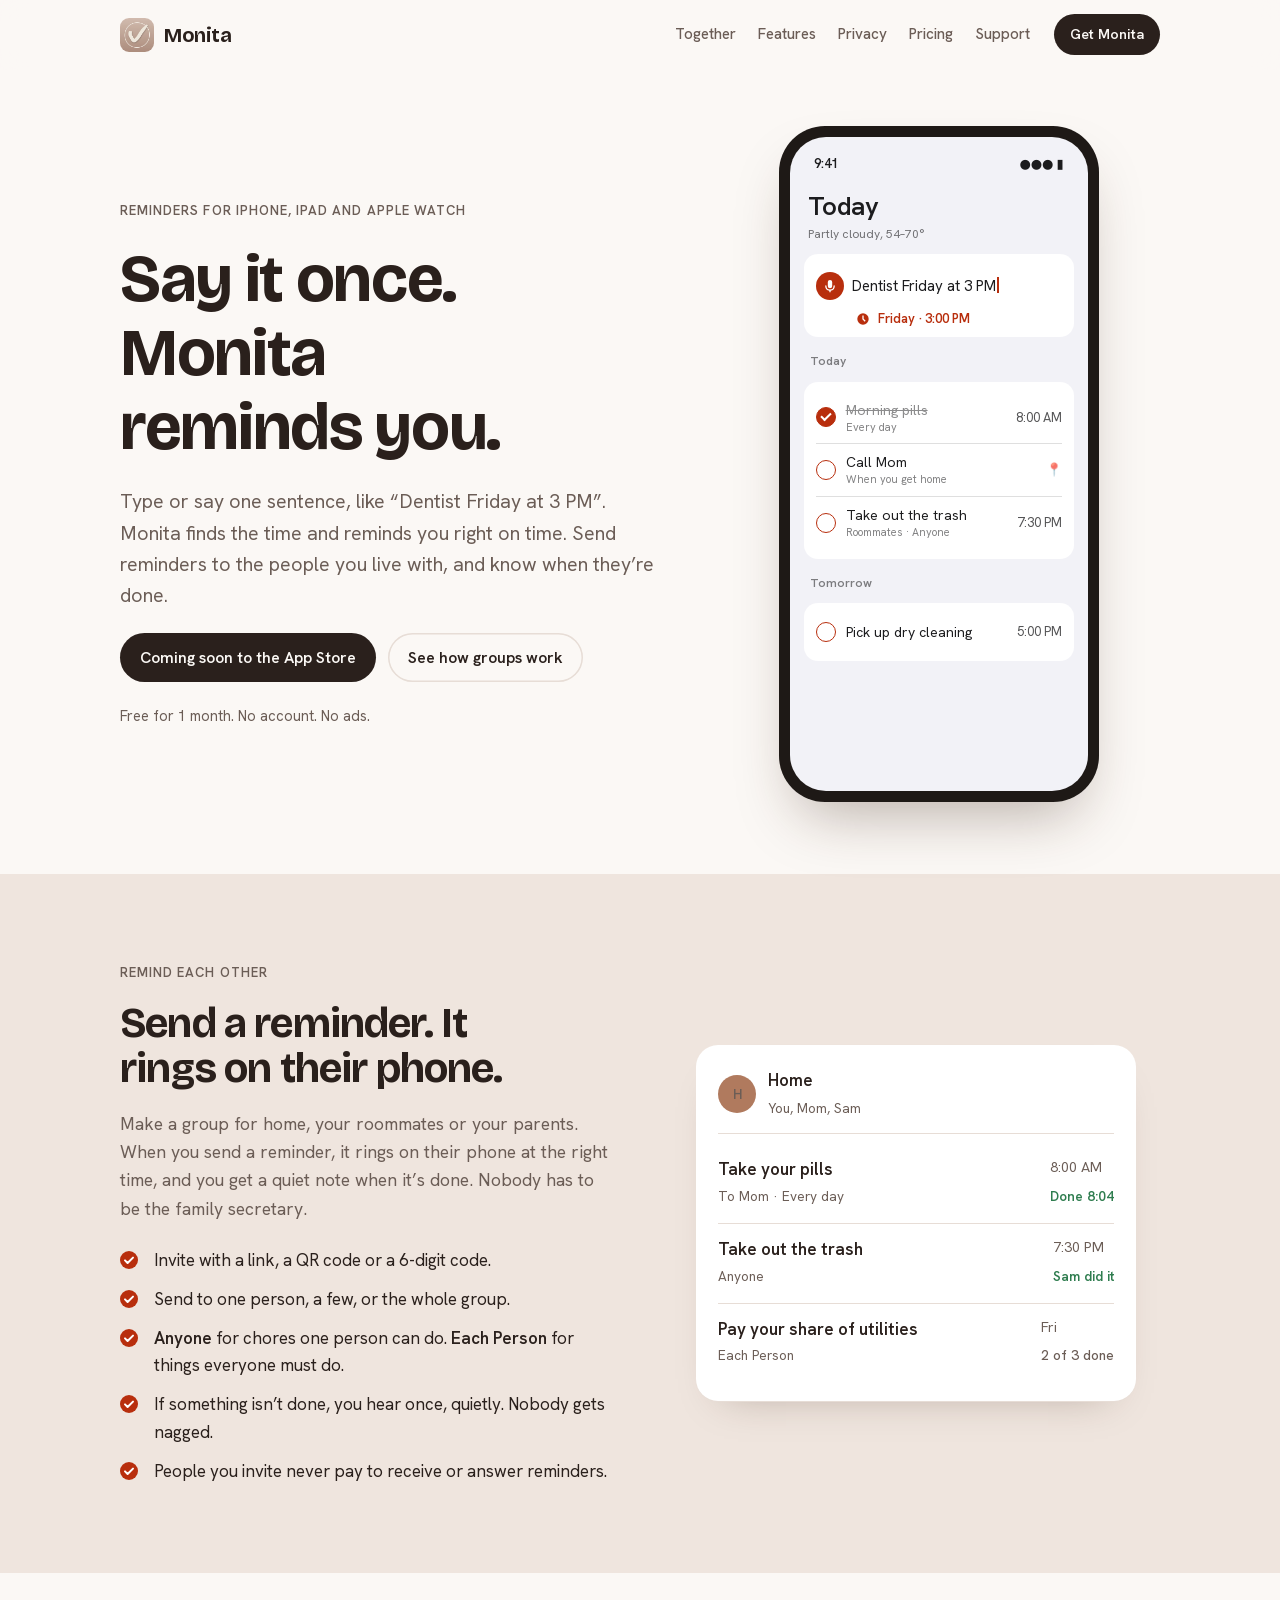
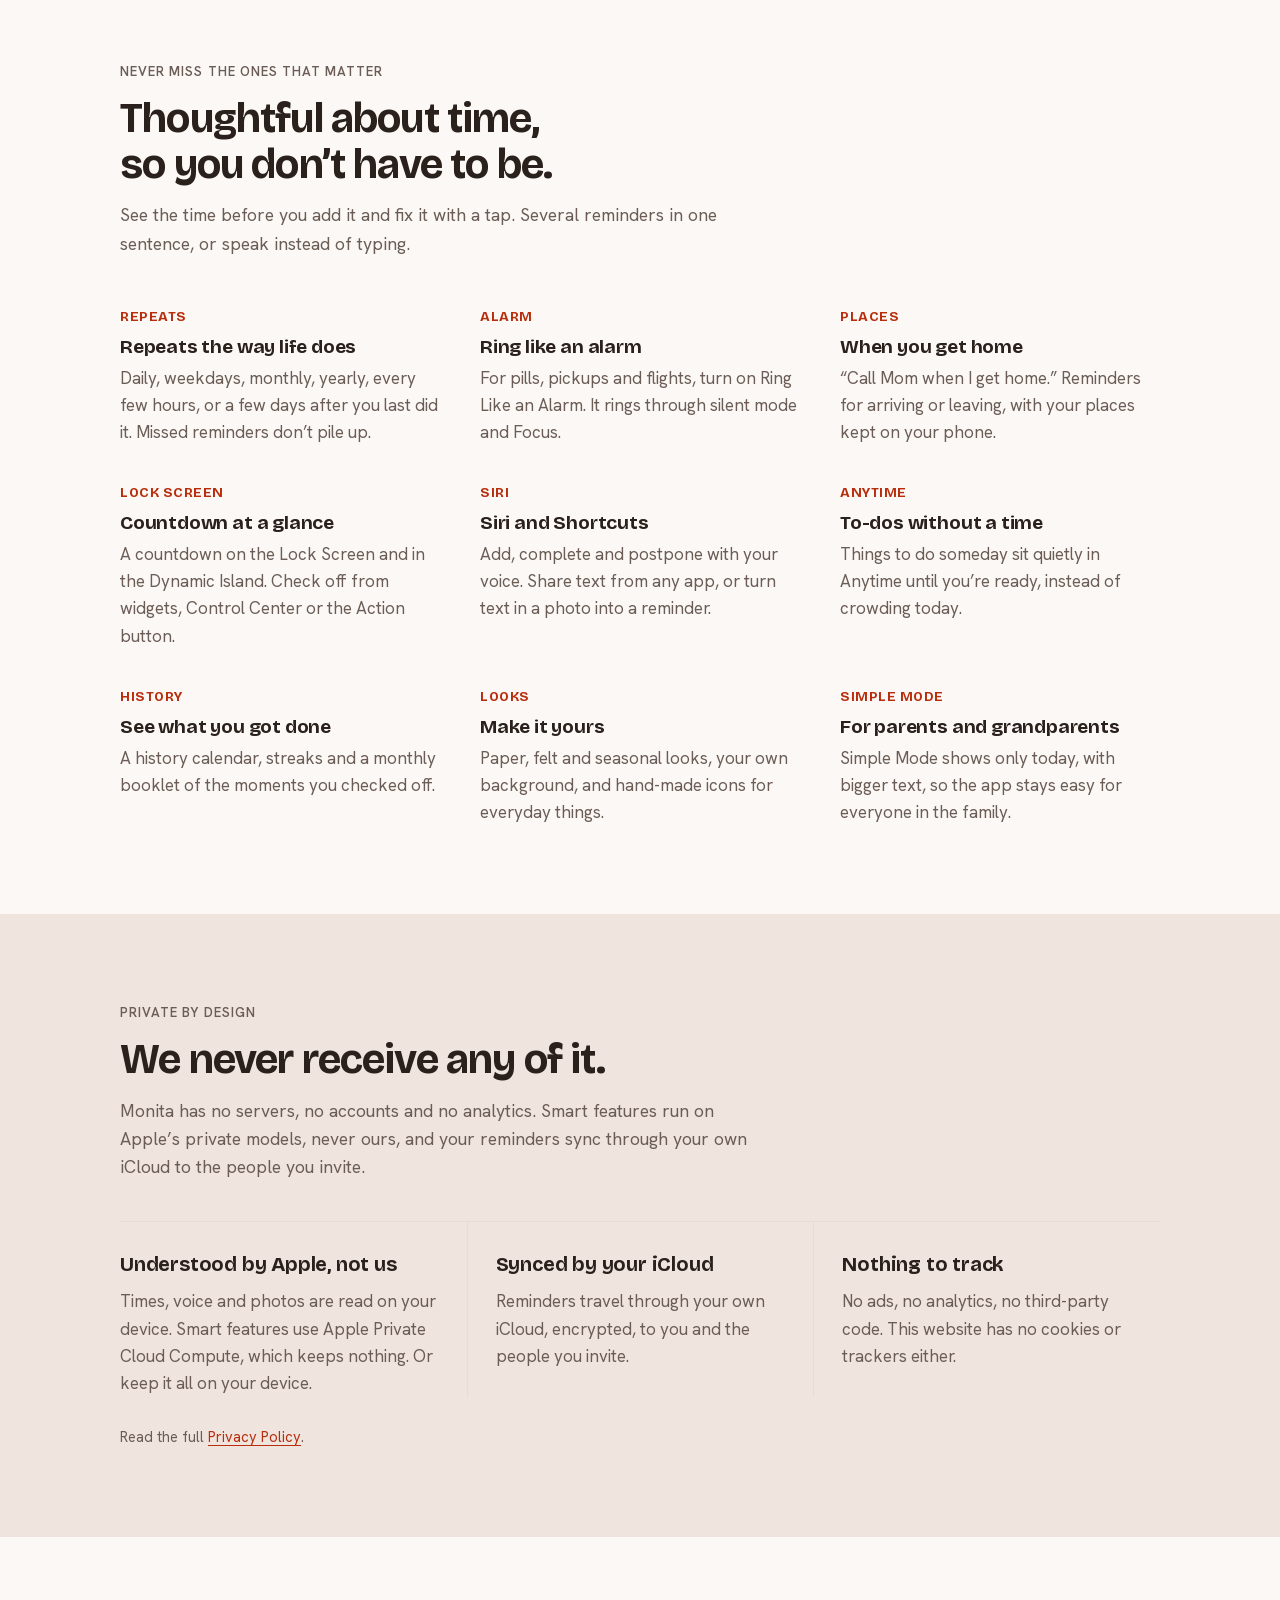
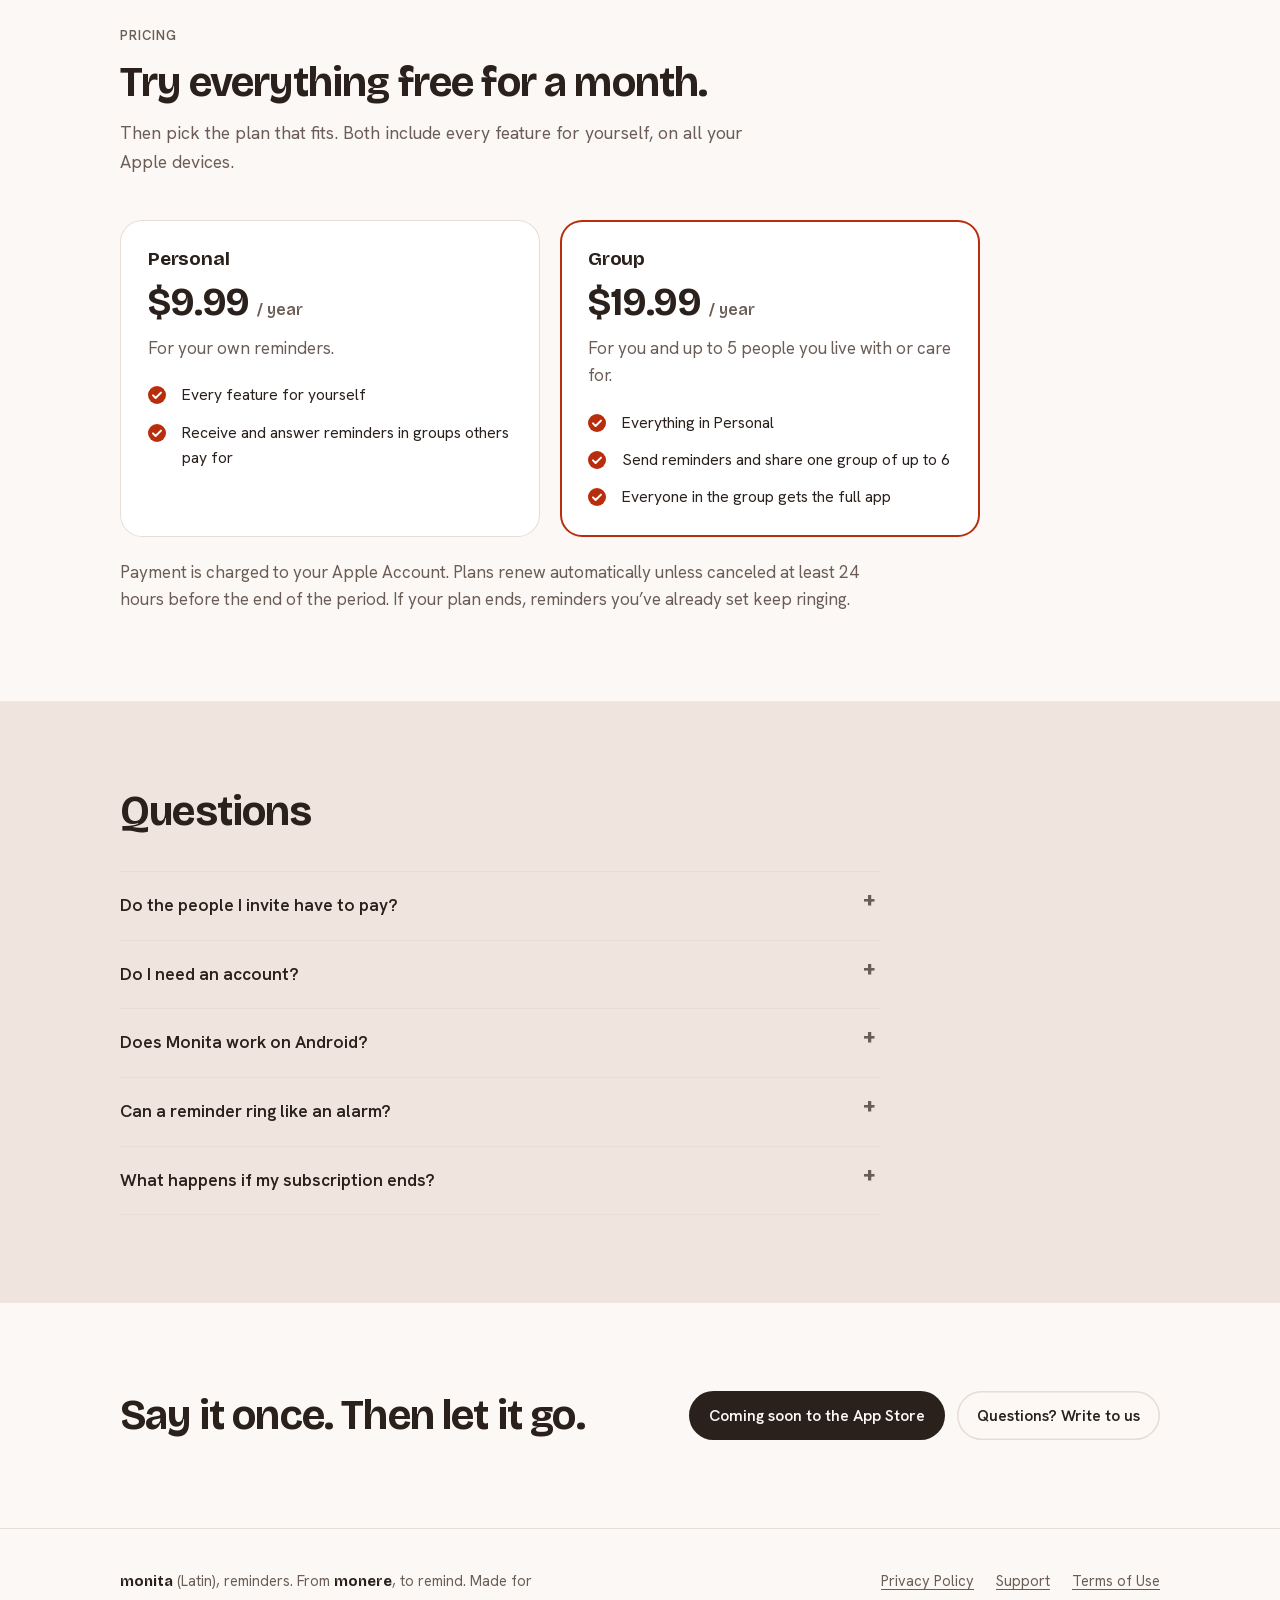
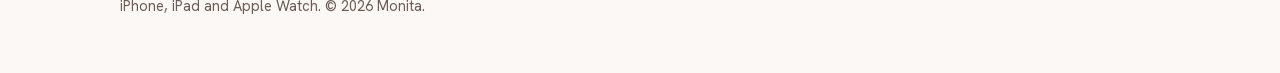
==== commit 8da62113: "Privacy: describe Apple Private Cloud Compute for smart features Co-Authored-By: Claude Opus 5.5 <no" ====
--- a/index.html
+++ b/index.html
@@ -184,10 +184,10 @@
       <div class="center-head">
         <span class="eyebrow">Private by design</span>
         <h2>We never receive any of it.</h2>
-        <p>Monita has no servers, no accounts and no analytics. Your sentences are understood on your iPhone, and your reminders sync through your own iCloud to the people you invite.</p>
+        <p>Monita has no servers, no accounts and no analytics. Smart features run on Apple’s private models, never ours, and your reminders sync through your own iCloud to the people you invite.</p>
       </div>
       <ul class="privacy-lines">
-        <li><b>Understood on your phone</b><span>Sentences, voice and photos are read on your device. Nothing is sent to us.</span></li>
+        <li><b>Understood by Apple, not us</b><span>Times, voice and photos are read on your device. Smart features use Apple Private Cloud Compute, which keeps nothing. Or keep it all on your device.</span></li>
         <li><b>Synced by your iCloud</b><span>Reminders travel through your own iCloud, encrypted, to you and the people you invite.</span></li>
         <li><b>Nothing to track</b><span>No ads, no analytics, no third-party code. This website has no cookies or trackers either.</span></li>
       </ul>
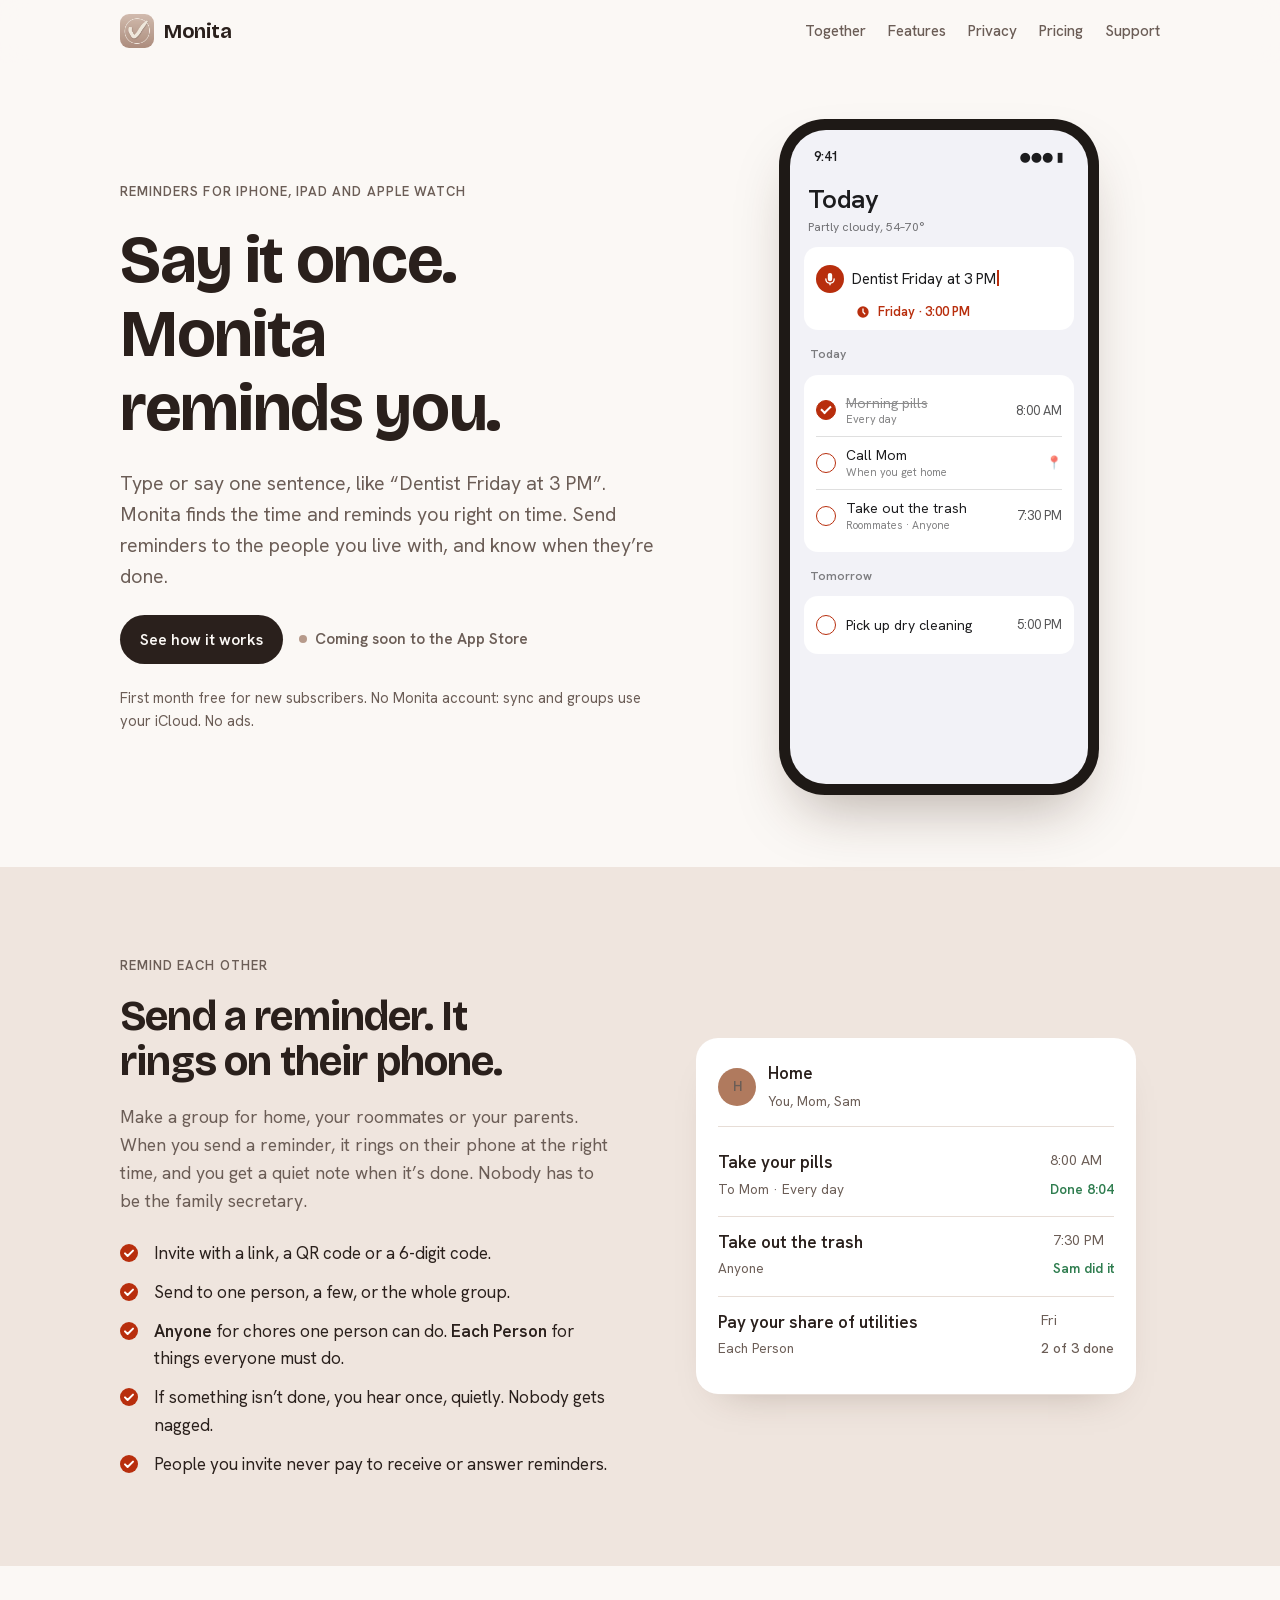
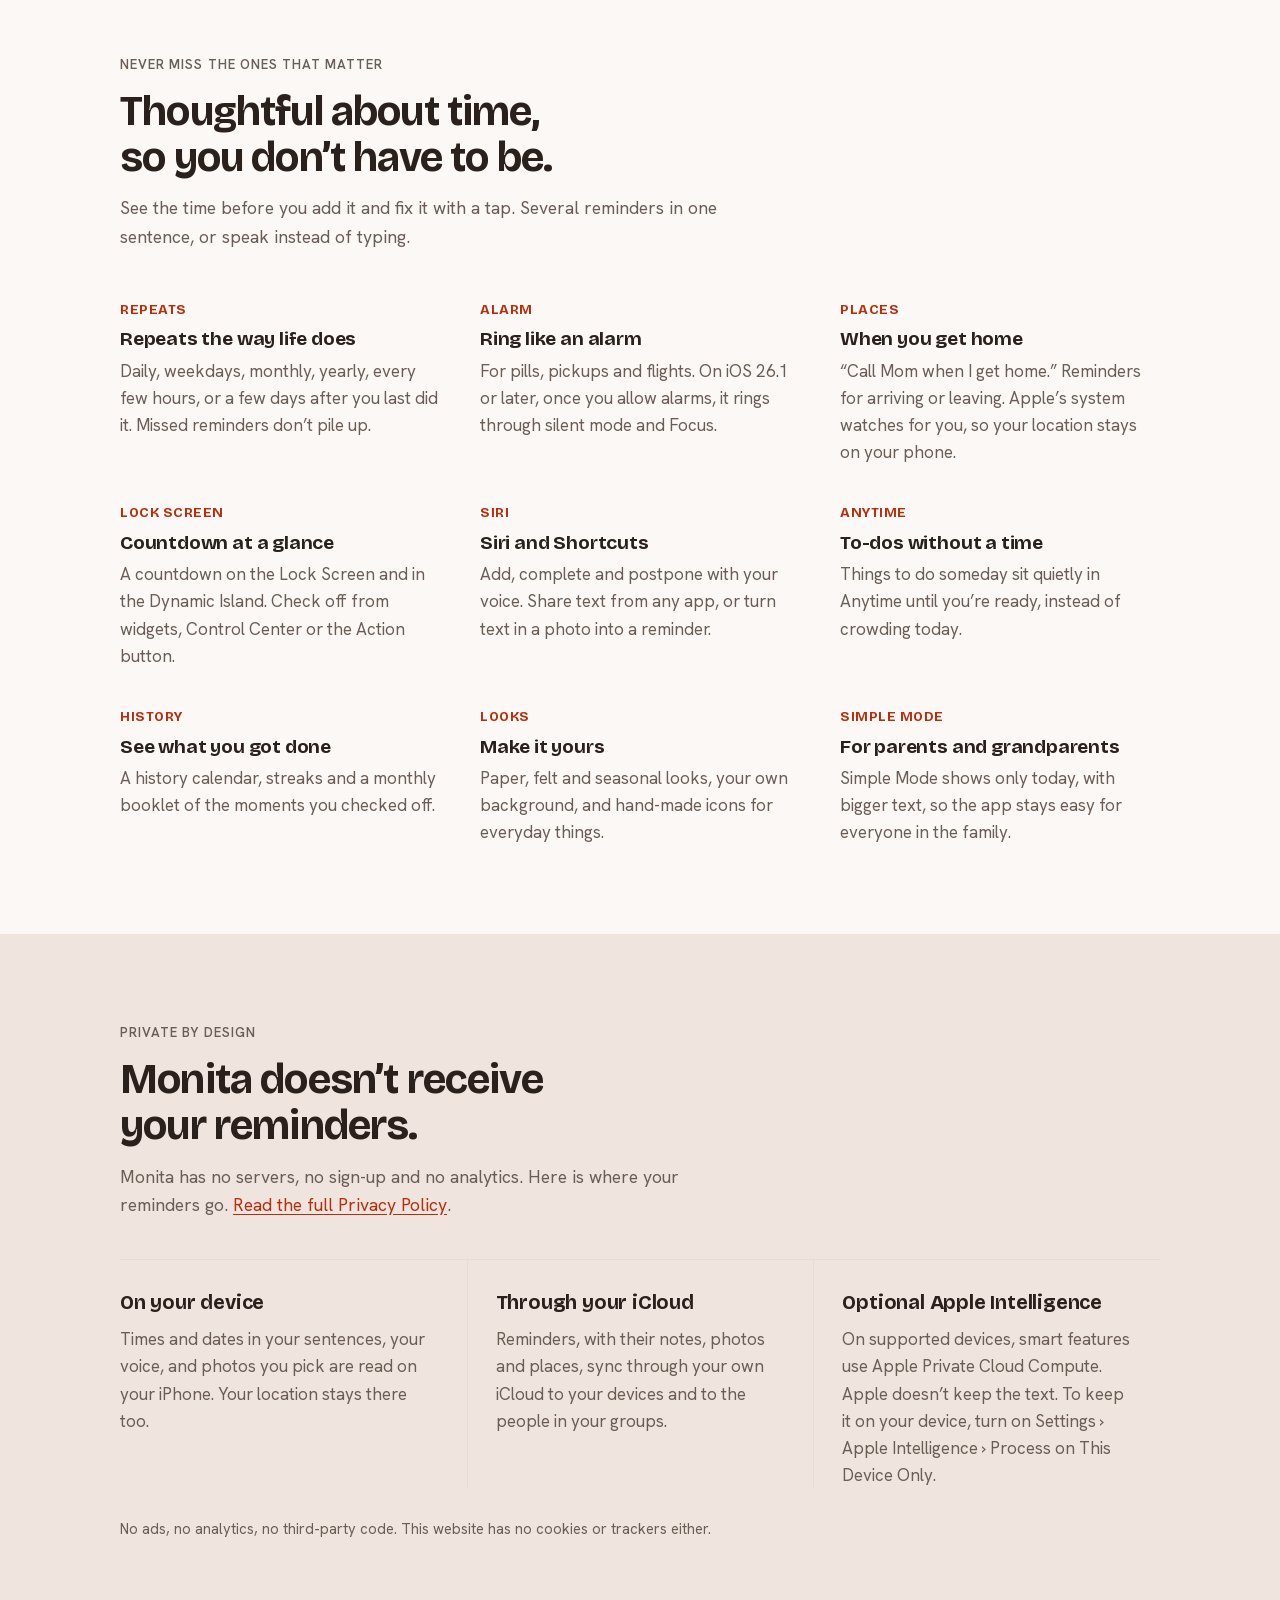
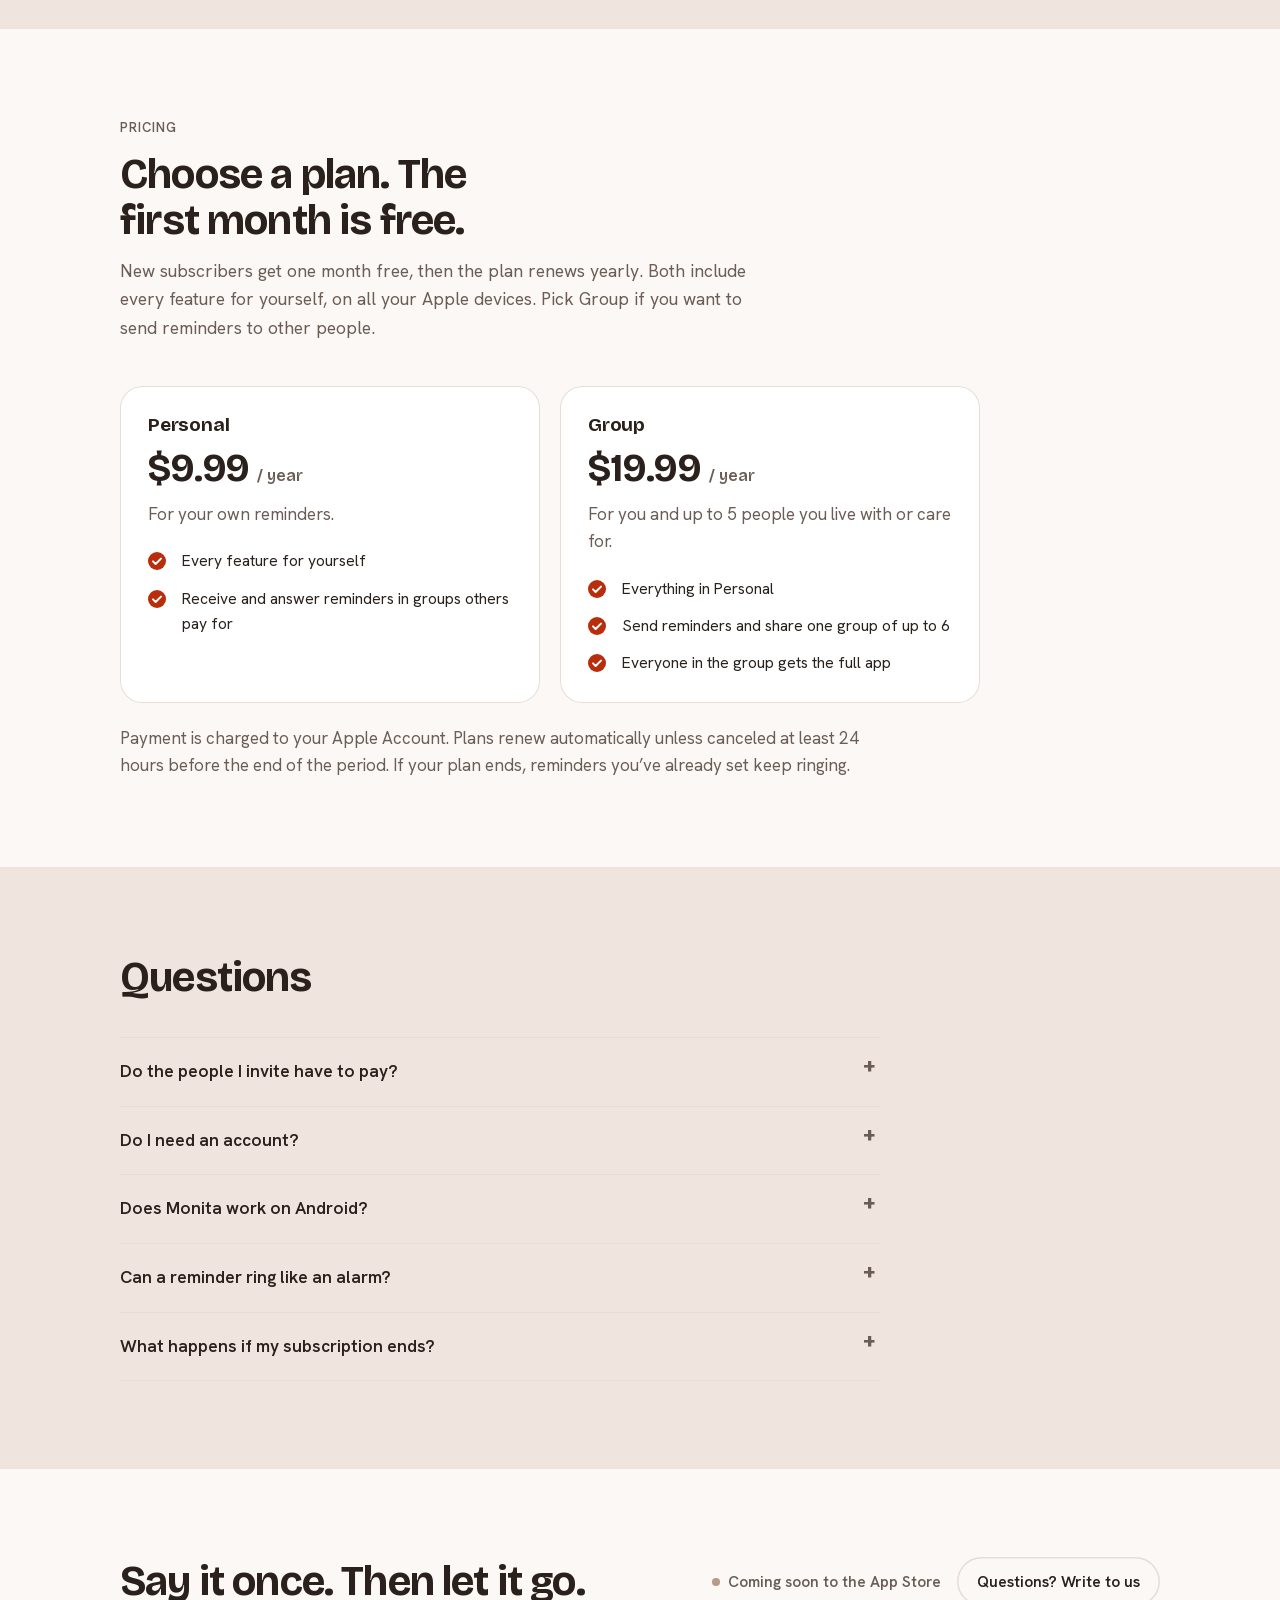
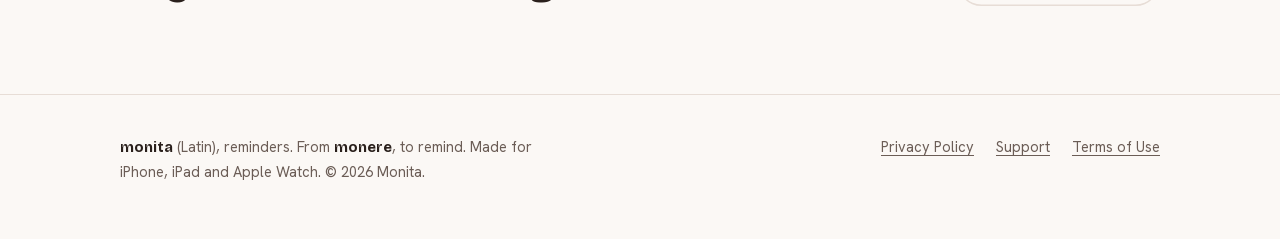
==== commit d18a5782: "Site review fixes: privacy facts, alarm conditions, trial wording, no dead download buttons - Privac" ====
--- a/index.html
+++ b/index.html
@@ -5,7 +5,7 @@
 <meta name="viewport" content="width=device-width, initial-scale=1, viewport-fit=cover">
 <title>Monita: Thoughtful Reminders for You and Your Family</title>
 <meta name="claude:viewport-fit-sides" content="cover">
-<meta name="description" content="Monita is a reminder app for iPhone. Say it in one sentence and it sets the time. Send reminders to family and roommates and see when they're done. No account, no tracking.">
+<meta name="description" content="Monita is a reminder app for iPhone. Say it in one sentence and it sets the time. Send reminders to family and roommates and see when they're done. No sign-up, no tracking.">
 <link rel="canonical" href="https://usemonita.com/">
 <meta name="theme-color" content="#FBF8F5" media="(prefers-color-scheme: light)">
 <meta name="theme-color" content="#171310" media="(prefers-color-scheme: dark)">
@@ -41,8 +41,8 @@
       "url": "https://usemonita.com/",
       "image": "https://usemonita.com/img/icon-512.png",
       "offers": [
-        {"@type": "Offer", "name": "Personal", "price": "9.99", "priceCurrency": "USD", "description": "Per year, after a 1-month free trial"},
-        {"@type": "Offer", "name": "Group", "price": "19.99", "priceCurrency": "USD", "description": "Per year for a group of up to 6 people, after a 1-month free trial"}
+        {"@type": "Offer", "name": "Personal", "price": "9.99", "priceCurrency": "USD", "description": "Per year. New subscribers get the first month free."},
+        {"@type": "Offer", "name": "Group", "price": "19.99", "priceCurrency": "USD", "description": "Per year for a group of up to 6 people. New subscribers get the first month free."}
       ]
     },
     {
@@ -56,9 +56,9 @@
       "@type": "FAQPage",
       "mainEntity": [
         {"@type": "Question", "name": "Do the people I invite have to pay?", "acceptedAnswer": {"@type": "Answer", "text": "No. People you invite can always receive, check off and answer reminders for free. With a Group plan, everyone in your group gets the full app."}},
-        {"@type": "Question", "name": "Do I need an account?", "acceptedAnswer": {"@type": "Answer", "text": "No. Monita has no sign-up and no servers. Your reminders sync through your own iCloud."}},
+        {"@type": "Question", "name": "Do I need an account?", "acceptedAnswer": {"@type": "Answer", "text": "No Monita account is needed. Sync and groups use your own iCloud, and Monita has no servers."}},
         {"@type": "Question", "name": "Does Monita work on Android?", "acceptedAnswer": {"@type": "Answer", "text": "Not today. Monita runs on iPhone, iPad and Apple Watch, and everyone in a group needs an Apple device."}},
-        {"@type": "Question", "name": "Can a reminder ring like an alarm?", "acceptedAnswer": {"@type": "Answer", "text": "Yes. Turn on Ring Like an Alarm for the reminders you can't miss, and they ring through silent mode and Focus."}},
+        {"@type": "Question", "name": "Can a reminder ring like an alarm?", "acceptedAnswer": {"@type": "Answer", "text": "Yes. Turn on Ring Like an Alarm for a reminder you can't miss. On iOS 26.1 or later, once you allow Monita to use alarms, it rings through silent mode and Focus. On earlier versions it plays a longer ringtone, which the silent switch still mutes."}},
         {"@type": "Question", "name": "What happens if my subscription ends?", "acceptedAnswer": {"@type": "Answer", "text": "Reminders you've already set keep ringing. You can still complete, stop and delete them. Creating new ones needs an active plan."}}
       ]
     }
@@ -78,7 +78,7 @@
       <a href="#pricing">Pricing</a>
       <a href="support.html">Support</a>
     </nav>
-    <a class="btn small" href="#get" data-appstore>Get Monita</a>
+    <nav class="nav-mini" aria-label="Help"><a href="#privacy">Privacy</a><a href="support.html">Support</a></nav>
   </div>
 </header>
 
@@ -90,10 +90,10 @@
         <h1>Say it once. Monita reminds you.</h1>
         <p class="lede">Type or say one sentence, like “Dentist Friday at 3 PM”. Monita finds the time and reminds you right on time. Send reminders to the people you live with, and know when they’re done.</p>
         <div class="cta-row">
-          <a class="btn" href="#get" data-appstore>Coming soon to the App Store</a>
-          <a class="btn ghost" href="#together">See how groups work</a>
-        </div>
-        <p class="fine">Free for 1 month. No account. No ads.</p>
+          <a class="btn" href="#together">See how it works</a>
+          <span class="soon" data-appstore>Coming soon to the App Store</span>
+        </div>
+        <p class="fine">First month free for new subscribers. No Monita account: sync and groups use your iCloud. No ads.</p>
       </div>
 
       <div class="phone" role="img" aria-label="Monita on iPhone: typing “Dentist Friday at 3 PM” shows Friday, 3:00 PM underneath before you add it.">
@@ -167,8 +167,8 @@
       </div>
       <div class="grid">
         <div><span class="k">Repeats</span><h3>Repeats the way life does</h3><p>Daily, weekdays, monthly, yearly, every few hours, or a few days after you last did it. Missed reminders don’t pile up.</p></div>
-        <div><span class="k">Alarm</span><h3>Ring like an alarm</h3><p>For pills, pickups and flights, turn on Ring Like an Alarm. It rings through silent mode and Focus.</p></div>
-        <div><span class="k">Places</span><h3>When you get home</h3><p>“Call Mom when I get home.” Reminders for arriving or leaving, with your places kept on your phone.</p></div>
+        <div><span class="k">Alarm</span><h3>Ring like an alarm</h3><p>For pills, pickups and flights. On iOS 26.1 or later, once you allow alarms, it rings through silent mode and Focus.</p></div>
+        <div><span class="k">Places</span><h3>When you get home</h3><p>“Call Mom when I get home.” Reminders for arriving or leaving. Apple’s system watches for you, so your location stays on your phone.</p></div>
         <div><span class="k">Lock Screen</span><h3>Countdown at a glance</h3><p>A countdown on the Lock Screen and in the Dynamic Island. Check off from widgets, Control Center or the Action button.</p></div>
         <div><span class="k">Siri</span><h3>Siri and Shortcuts</h3><p>Add, complete and postpone with your voice. Share text from any app, or turn text in a photo into a reminder.</p></div>
         <div><span class="k">Anytime</span><h3>To-dos without a time</h3><p>Things to do someday sit quietly in Anytime until you’re ready, instead of crowding today.</p></div>
@@ -183,15 +183,15 @@
     <div class="wrap">
       <div class="center-head">
         <span class="eyebrow">Private by design</span>
-        <h2>We never receive any of it.</h2>
-        <p>Monita has no servers, no accounts and no analytics. Smart features run on Apple’s private models, never ours, and your reminders sync through your own iCloud to the people you invite.</p>
+        <h2>Monita doesn’t receive your reminders.</h2>
+        <p>Monita has no servers, no sign-up and no analytics. Here is where your reminders go. <a href="privacy.html">Read the full Privacy Policy</a>.</p>
       </div>
       <ul class="privacy-lines">
-        <li><b>Understood by Apple, not us</b><span>Times, voice and photos are read on your device. Smart features use Apple Private Cloud Compute, which keeps nothing. Or keep it all on your device.</span></li>
-        <li><b>Synced by your iCloud</b><span>Reminders travel through your own iCloud, encrypted, to you and the people you invite.</span></li>
-        <li><b>Nothing to track</b><span>No ads, no analytics, no third-party code. This website has no cookies or trackers either.</span></li>
+        <li><b>On your device</b><span>Times and dates in your sentences, your voice, and photos you pick are read on your iPhone. Your location stays there too.</span></li>
+        <li><b>Through your iCloud</b><span>Reminders, with their notes, photos and places, sync through your own iCloud to your devices and to the people in your groups.</span></li>
+        <li><b>Optional Apple Intelligence</b><span>On supported devices, smart features use Apple Private Cloud Compute. Apple doesn’t keep the text. To keep it on your device, turn on Settings › Apple Intelligence › Process on This Device Only.</span></li>
       </ul>
-      <p class="fine" style="margin-top:28px">Read the full <a href="privacy.html">Privacy Policy</a>.</p>
+      <p class="fine" style="margin-top:28px">No ads, no analytics, no third-party code. This website has no cookies or trackers either.</p>
     </div>
   </section>
 
@@ -199,8 +199,8 @@
     <div class="wrap">
       <div class="center-head">
         <span class="eyebrow">Pricing</span>
-        <h2>Try everything free for a month.</h2>
-        <p>Then pick the plan that fits. Both include every feature for yourself, on all your Apple devices.</p>
+        <h2>Choose a plan. The first month is free.</h2>
+        <p>New subscribers get one month free, then the plan renews yearly. Both include every feature for yourself, on all your Apple devices. Pick Group if you want to send reminders to other people.</p>
       </div>
       <div class="plans">
         <div class="plan">
@@ -212,7 +212,7 @@
             <li><span>Receive and answer reminders in groups others pay for</span></li>
           </ul>
         </div>
-        <div class="plan main">
+        <div class="plan">
           <h3>Group</h3>
           <div class="price">$19.99 <small>/ year</small></div>
           <p>For you and up to 5 people you live with or care for.</p>
@@ -232,9 +232,9 @@
       <div class="center-head"><h2>Questions</h2></div>
       <div class="faq">
         <details><summary>Do the people I invite have to pay?</summary><p>No. People you invite can always receive, check off and answer reminders for free. With a Group plan, everyone in your group gets the full app.</p></details>
-        <details><summary>Do I need an account?</summary><p>No. Monita has no sign-up and no servers. Your reminders sync through your own iCloud.</p></details>
+        <details><summary>Do I need an account?</summary><p>No Monita account is needed. Sync and groups use your own iCloud, and Monita has no servers.</p></details>
         <details><summary>Does Monita work on Android?</summary><p>Not today. Monita runs on iPhone, iPad and Apple Watch, and everyone in a group needs an Apple device.</p></details>
-        <details><summary>Can a reminder ring like an alarm?</summary><p>Yes. Turn on Ring Like an Alarm for the reminders you can’t miss, and they ring through silent mode and Focus.</p></details>
+        <details><summary>Can a reminder ring like an alarm?</summary><p>Yes. Turn on Ring Like an Alarm for a reminder you can’t miss. On iOS 26.1 or later, once you allow Monita to use alarms, it rings through silent mode and Focus. On earlier versions it plays a longer ringtone, which the silent switch still mutes.</p></details>
         <details><summary>What happens if my subscription ends?</summary><p>Reminders you’ve already set keep ringing. You can still complete, stop and delete them. Creating new ones needs an active plan.</p></details>
       </div>
     </div>
@@ -244,7 +244,7 @@
     <div class="wrap">
       <h2>Say it once. Then let it go.</h2>
       <div class="cta-row">
-        <a class="btn" href="#get" data-appstore>Coming soon to the App Store</a>
+        <span class="soon" data-appstore>Coming soon to the App Store</span>
         <a class="btn ghost" href="support.html">Questions? Write to us</a>
       </div>
     </div>
@@ -263,7 +263,8 @@
 </footer>
 
 <script>
-// Sentence demo in the hero phone. Starts from a complete, readable state; skipped for reduced motion.
+// Sentence demo in the hero phone. Starts from a complete, readable state, plays through the
+// examples once, then stops on the first one. Skipped for reduced motion.
 (function () {
   var examples = [
     ["Dentist Friday at 3 PM", "Friday · 3:00 PM"],
@@ -272,16 +273,21 @@
     ["Rent on the 1st of every month at 9 AM", "Monthly on the 1st · 9:00 AM"]
   ];
   var typed = document.getElementById("typed"), parsed = document.getElementById("parsed"), pt = document.getElementById("parsed-text");
-  if (!typed || window.matchMedia("(prefers-reduced-motion: reduce)").matches) return;
+  var caret = document.querySelector(".caret");
+  if (!typed || window.matchMedia("(prefers-reduced-motion: reduce)").matches) { if (caret) caret.hidden = true; return; }
   var i = 0;
-  function next() {
-    i = (i + 1) % examples.length;
-    var s = examples[i][0], n = 0;
+  function show(k, done) {
+    var s = examples[k][0], n = 0;
     parsed.style.opacity = 0; typed.textContent = "";
     var t = setInterval(function () {
       n++; typed.textContent = s.slice(0, n);
-      if (n >= s.length) { clearInterval(t); pt.textContent = examples[i][1]; parsed.style.opacity = 1; setTimeout(next, 2600); }
+      if (n >= s.length) { clearInterval(t); pt.textContent = examples[k][1]; parsed.style.opacity = 1; done(); }
     }, 55);
+  }
+  function next() {
+    i++;
+    if (i > examples.length) { if (caret) caret.hidden = true; return; }
+    show(i % examples.length, function () { setTimeout(next, 2600); });
   }
   setTimeout(next, 3200);
 })();
--- a/style.css
+++ b/style.css
@@ -34,6 +34,7 @@
 }
 
 * { box-sizing: border-box; }
+[hidden] { display: none !important; }
 html { -webkit-text-size-adjust: 100%; scroll-behavior: smooth; }
 @media (prefers-reduced-motion: reduce) { html { scroll-behavior: auto; } }
 body {
@@ -65,13 +66,17 @@
 .nav { display: flex; gap: 22px; margin-left: auto; }
 .nav a { color: var(--ink-2); text-decoration: none; font-weight: 500; font-size: 0.95rem; }
 .nav a:hover { color: var(--ink); }
-@media (max-width: 760px) { .nav { display: none; } .site-head .btn { margin-left: auto; } }
+.nav-mini { display: none; gap: 18px; margin-left: auto; }
+.nav-mini a { color: var(--ink-2); text-decoration: none; font-weight: 600; font-size: 0.95rem; }
+@media (max-width: 760px) { .nav { display: none; } .nav-mini { display: flex; } }
 
 .btn { display: inline-flex; align-items: center; gap: 10px; padding: 12px 20px; border-radius: 999px; background: var(--ink); color: var(--paper); font-weight: 600; font-size: 0.98rem; text-decoration: none; border: 0; cursor: pointer; white-space: nowrap; }
 .btn svg { width: 18px; height: 18px; fill: currentColor; }
 .btn.small { padding: 9px 16px; font-size: 0.9rem; }
 .btn.ghost { background: transparent; color: var(--ink); box-shadow: inset 0 0 0 1.5px var(--line); }
 .btn:hover { filter: brightness(1.12); }
+.soon { display: inline-flex; align-items: center; gap: 8px; font-size: 0.95rem; font-weight: 600; color: var(--ink-2); padding: 12px 4px; }
+.soon::before { content: ""; width: 8px; height: 8px; border-radius: 50%; background: var(--clay); }
 
 /* Hero */
 .hero .wrap { display: grid; grid-template-columns: 1.1fr 0.9fr; gap: 56px; align-items: center; padding-block: 56px 72px; }
@@ -92,13 +97,18 @@
 .screen .sub { font-size: 12px; opacity: 0.6; padding: 0 4px; margin-top: -10px; }
 .card { background: #fff; border-radius: 14px; padding: 10px 12px; }
 :root[data-theme="dark"] .card { background: #1C1C1E; }
-@media (prefers-color-scheme: dark) { :root:not([data-theme="light"]) .card { background: #1C1C1E; } }
+:root[data-theme="dark"] .parsed, :root[data-theme="dark"] .caret { color: #FF8A6B; background-color: transparent; }
+:root[data-theme="dark"] .caret { background: #FF8A6B; }
+:root[data-theme="dark"] .ring { border-color: #FF8A6B; }
+:root[data-theme="dark"] .ring.done { background: #FF8A6B; }
+@media (prefers-color-scheme: dark) { :root:not([data-theme="light"]) .card { background: #1C1C1E; } :root:not([data-theme="light"]) .parsed { color: #FF8A6B; } :root:not([data-theme="light"]) .caret { background: #FF8A6B; } :root:not([data-theme="light"]) .ring { border-color: #FF8A6B; } :root:not([data-theme="light"]) .ring.done { background: #FF8A6B; } }
 .input { display: flex; align-items: center; gap: 8px; min-height: 44px; }
 .mic { flex: none; width: 28px; height: 28px; border-radius: 50%; background: #B82E0D; display: grid; place-items: center; }
 .mic svg { width: 14px; height: 14px; fill: #fff; }
 .typed { flex: 1; min-width: 0; font-size: 15px; white-space: nowrap; overflow: hidden; text-overflow: ellipsis; }
 .caret { display: inline-block; width: 2px; height: 1.05em; background: #B82E0D; vertical-align: -2px; margin-left: 1px; animation: blink 1s steps(1) infinite; }
 @keyframes blink { 50% { opacity: 0; } }
+@media (prefers-reduced-motion: reduce) { .caret { animation: none; } }
 .parsed { display: flex; align-items: center; gap: 8px; font-size: 13px; color: #B82E0D; font-weight: 600; padding: 2px 4px 0 40px; min-height: 18px; transition: opacity 0.3s; }
 .parsed svg { width: 14px; height: 14px; fill: currentColor; flex: none; }
 .list-label { font-size: 12px; font-weight: 600; opacity: 0.55; padding: 4px 6px 0; }
@@ -203,4 +213,8 @@
 .doc ul { margin: 0; padding-left: 1.2em; display: grid; gap: 10px; }
 .doc .summary { background: var(--clay-soft); border-radius: 16px; padding: 18px 20px; color: var(--ink); }
 .doc .updated { font-size: 0.9rem; }
-.contact { display: inline-flex; flex-wrap: wrap; align-items: center; gap: 10px; background: var(--sheet); box-shadow: inset 0 0 0 1px var(--line); border-radius: 14px; padding: 12px 16px; font-weight: 600; color: var(--ink); width: fit-content; max-width: 100%; }
+.contact:hover { box-shadow: inset 0 0 0 1.5px var(--accent); }
+.contact { text-decoration: none; display: inline-flex; flex-wrap: wrap; align-items: center; gap: 10px; background: var(--sheet); box-shadow: inset 0 0 0 1px var(--line); border-radius: 14px; padding: 12px 16px; font-weight: 600; color: var(--ink); width: fit-content; max-width: 100%; }
+
+.toc { display: flex; flex-wrap: wrap; gap: 8px 18px; font-size: 0.95rem; }
+.toc a { color: var(--accent); }
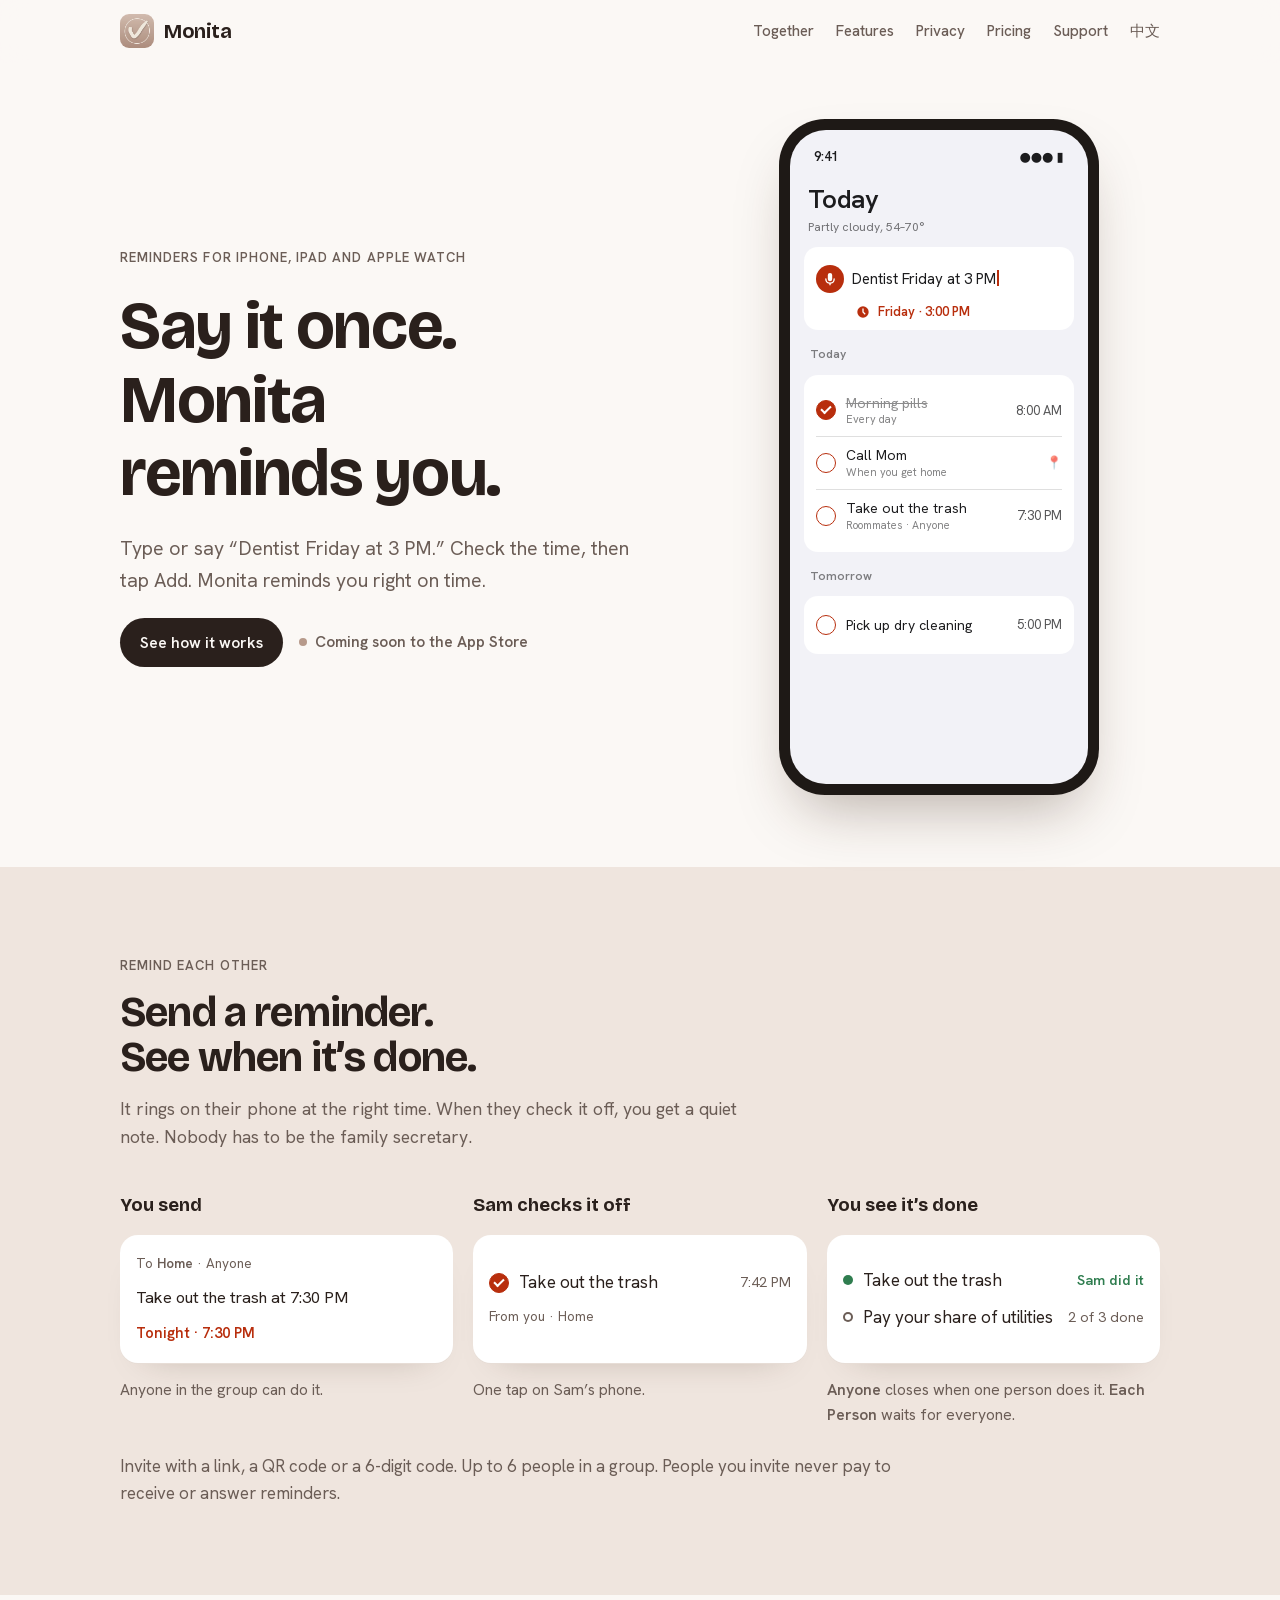
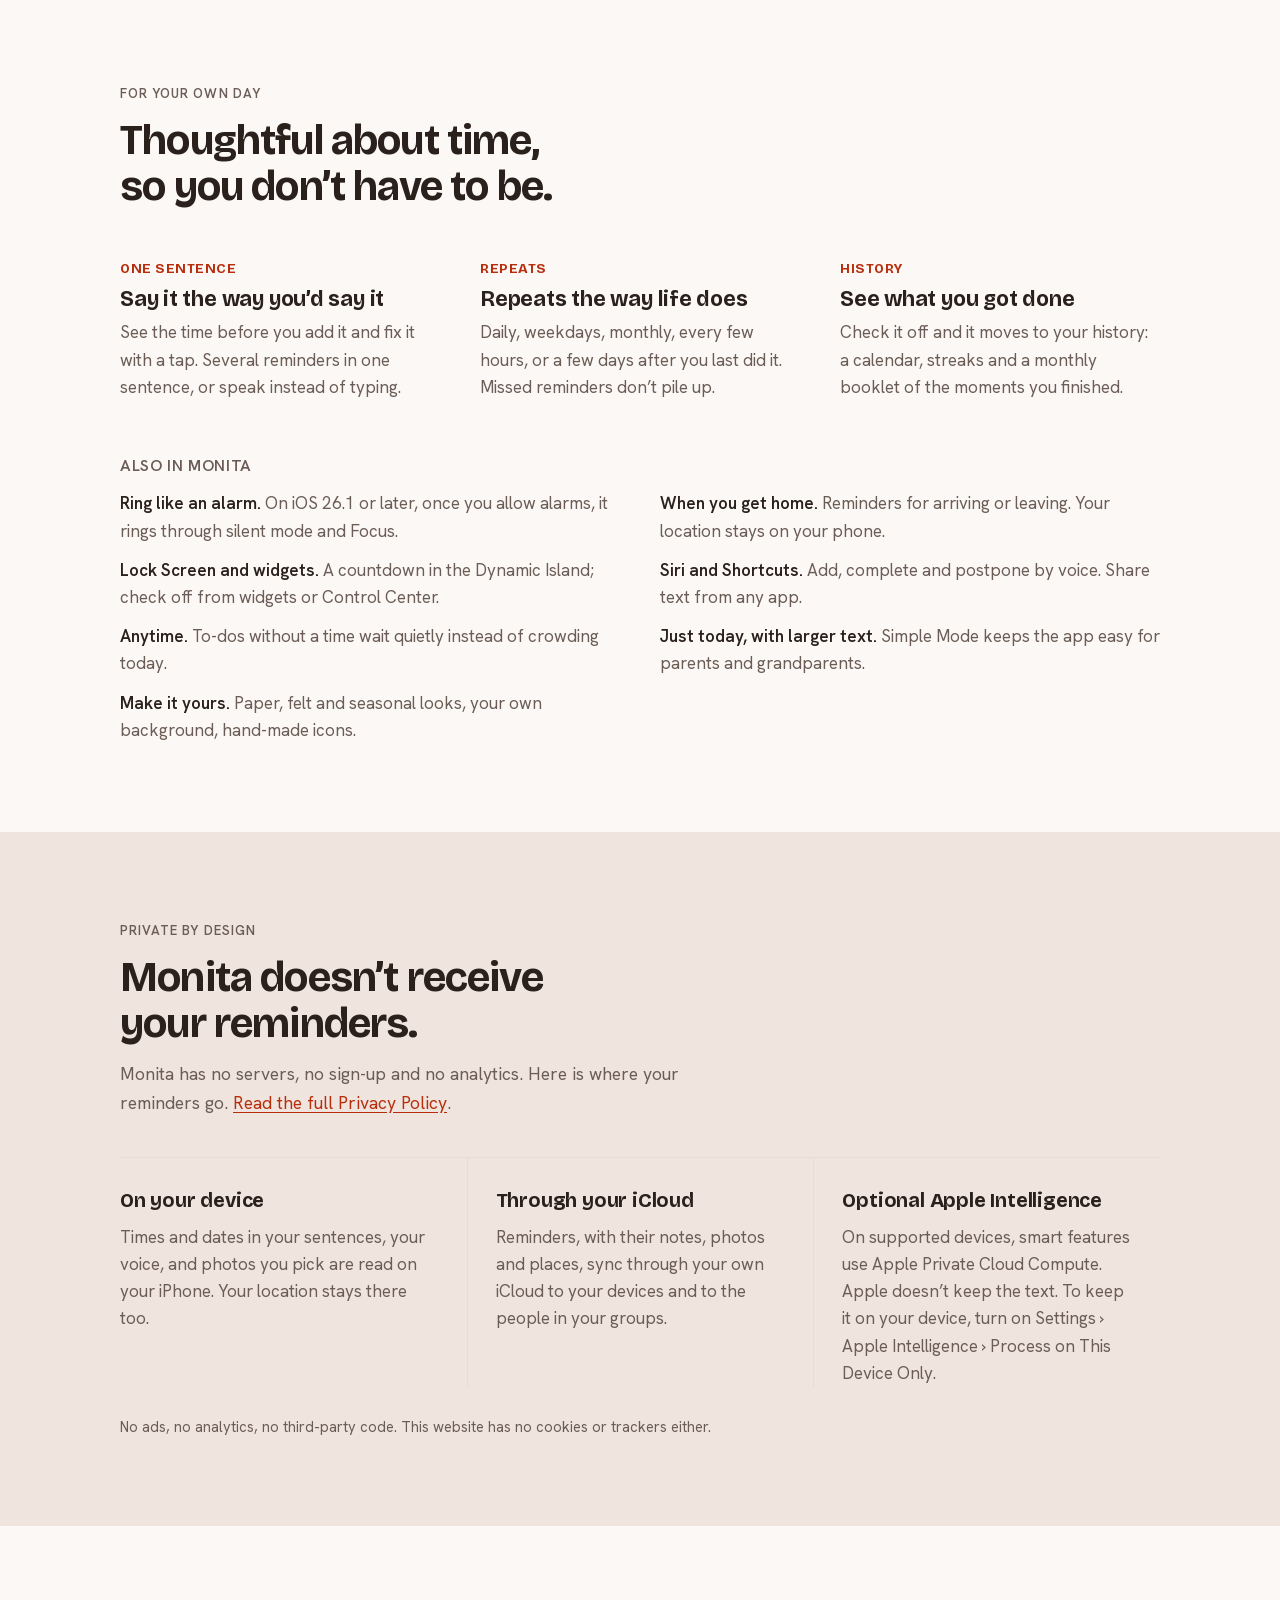
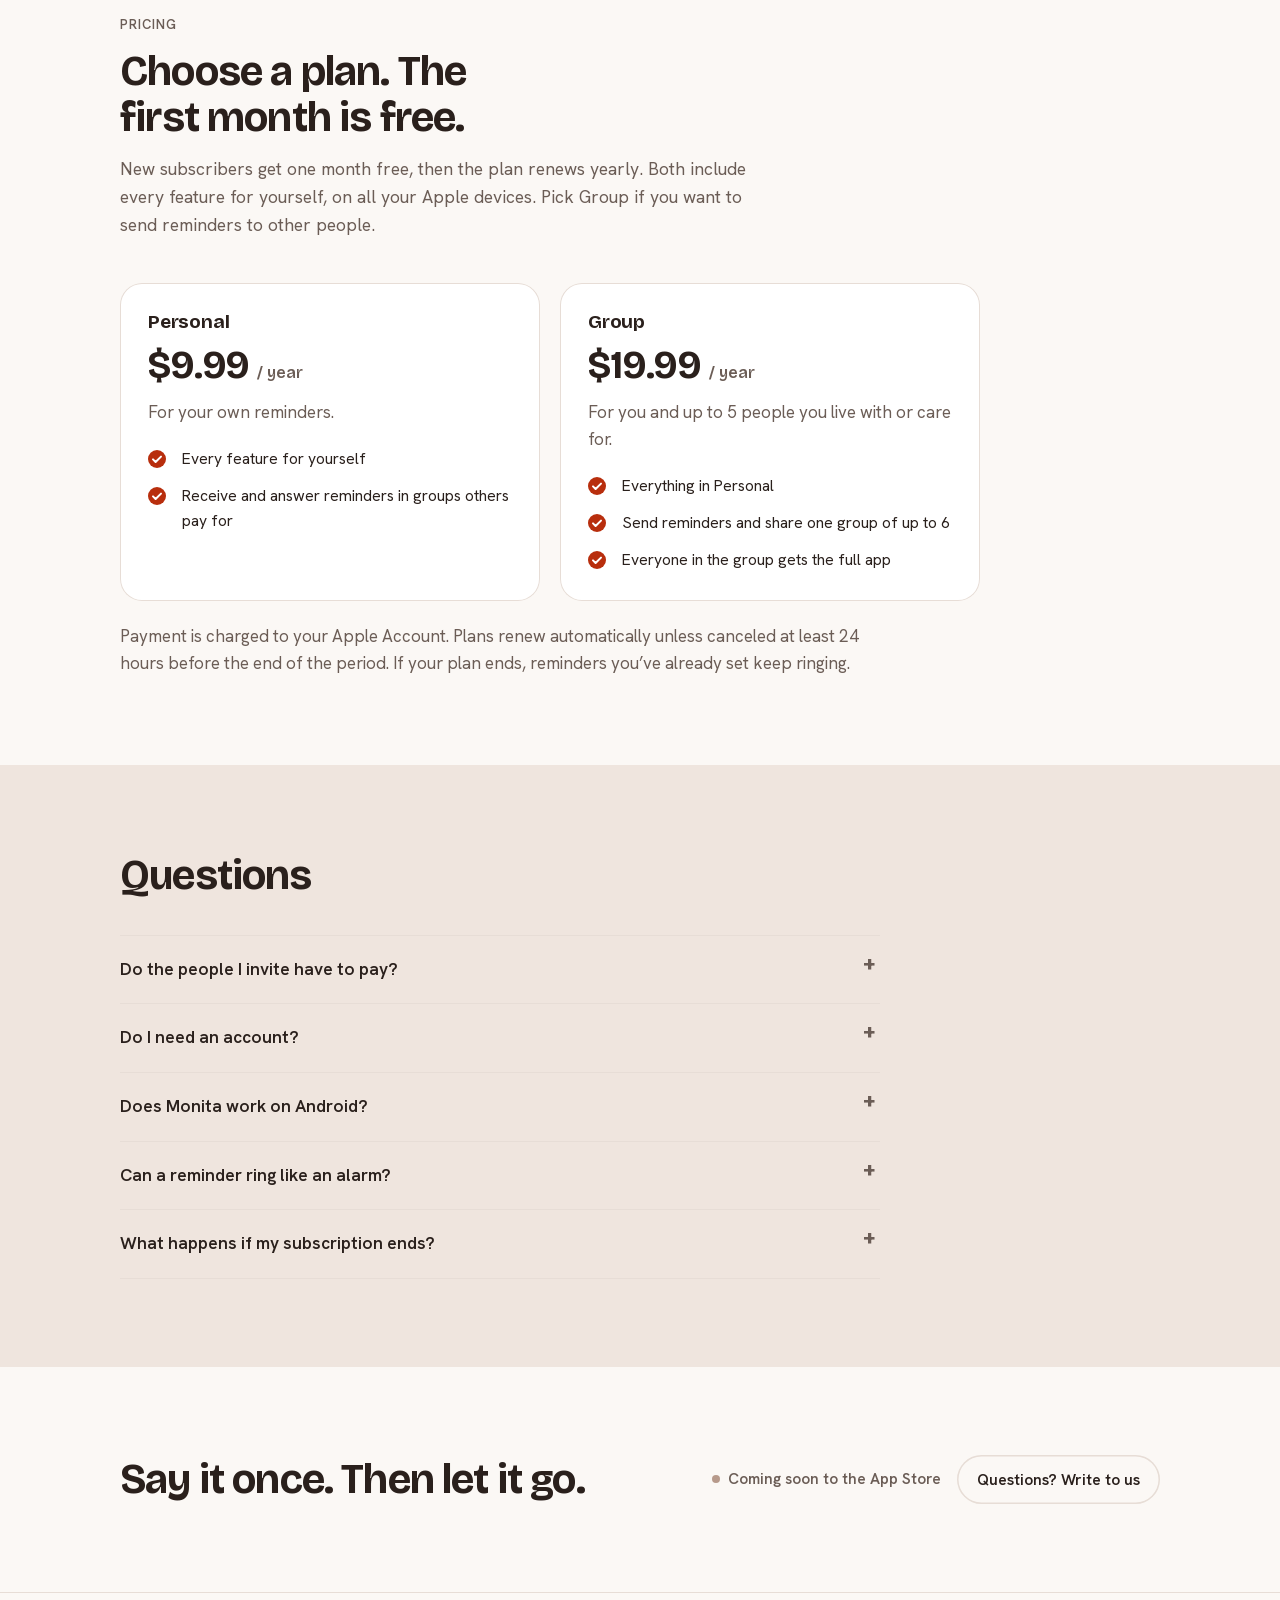
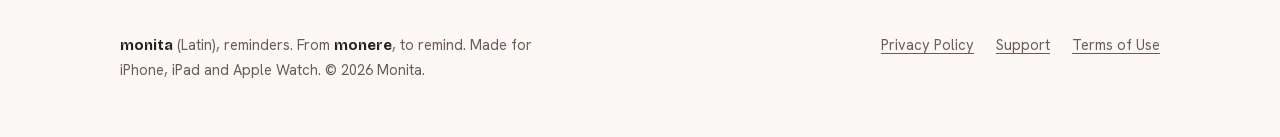
==== commit b8a8f03d: "Draft (not live): shorter phone hero with demo, three-step group story, feature tiers, Chinese page " ====
--- a/index.html
+++ b/index.html
@@ -7,6 +7,8 @@
 <meta name="claude:viewport-fit-sides" content="cover">
 <meta name="description" content="Monita is a reminder app for iPhone. Say it in one sentence and it sets the time. Send reminders to family and roommates and see when they're done. No sign-up, no tracking.">
 <link rel="canonical" href="https://usemonita.com/">
+<link rel="alternate" hreflang="en" href="https://usemonita.com/">
+<link rel="alternate" hreflang="zh-Hans" href="https://usemonita.com/zh/">
 <meta name="theme-color" content="#FBF8F5" media="(prefers-color-scheme: light)">
 <meta name="theme-color" content="#171310" media="(prefers-color-scheme: dark)">
 <link rel="icon" href="img/favicon-32.png" sizes="32x32" type="image/png">
@@ -77,8 +79,9 @@
       <a href="#privacy">Privacy</a>
       <a href="#pricing">Pricing</a>
       <a href="support.html">Support</a>
+      <a href="zh/" lang="zh-Hans">中文</a>
     </nav>
-    <nav class="nav-mini" aria-label="Help"><a href="#privacy">Privacy</a><a href="support.html">Support</a></nav>
+    <nav class="nav-mini" aria-label="Help"><a href="#privacy">Privacy</a><a href="support.html">Support</a><a href="zh/" lang="zh-Hans">中文</a></nav>
   </div>
 </header>
 
@@ -88,12 +91,15 @@
       <div class="hero-copy">
         <span class="eyebrow">Reminders for iPhone, iPad and Apple Watch</span>
         <h1>Say it once. Monita reminds you.</h1>
-        <p class="lede">Type or say one sentence, like “Dentist Friday at 3 PM”. Monita finds the time and reminds you right on time. Send reminders to the people you live with, and know when they’re done.</p>
+        <div class="try" role="img" aria-label="Typing “Dentist Friday at 3 PM” shows Friday, 3:00 PM before you add it.">
+          <div class="try-input" aria-hidden="true"><span class="mic"><svg viewBox="0 0 16 16"><path d="M8 10.5a2.5 2.5 0 0 0 2.5-2.5V3.5a2.5 2.5 0 0 0-5 0V8A2.5 2.5 0 0 0 8 10.5Zm4-2.5a.75.75 0 0 1 1.5 0 5.5 5.5 0 0 1-4.75 5.45V15h-1.5v-1.55A5.5 5.5 0 0 1 2.5 8 .75.75 0 0 1 4 8a4 4 0 0 0 8 0Z"/></svg></span><span>Dentist Friday at 3 PM</span><span class="try-add">Add</span></div>
+          <div class="try-result" aria-hidden="true"><svg viewBox="0 0 16 16"><path d="M8 1.5a6.5 6.5 0 1 0 0 13 6.5 6.5 0 0 0 0-13ZM8.75 4v3.69l2.28 2.28-1.06 1.06L7.25 8.31V4h1.5Z"/></svg>Friday · 3:00 PM</div>
+        </div>
+        <p class="lede">Type or say “Dentist Friday at 3 PM.” Check the time, then tap Add. Monita reminds you right on time.</p>
         <div class="cta-row">
           <a class="btn" href="#together">See how it works</a>
           <span class="soon" data-appstore>Coming soon to the App Store</span>
         </div>
-        <p class="fine">First month free for new subscribers. No Monita account: sync and groups use your iCloud. No ads.</p>
       </div>
 
       <div class="phone" role="img" aria-label="Monita on iPhone: typing “Dentist Friday at 3 PM” shows Friday, 3:00 PM underneath before you add it.">
@@ -124,58 +130,64 @@
   </section>
 
   <section class="band tint" id="together">
-    <div class="wrap split">
-      <div class="section-copy">
+    <div class="wrap">
+      <div class="center-head">
         <span class="eyebrow">Remind each other</span>
-        <h2>Send a reminder. It rings on their phone.</h2>
-        <p>Make a group for home, your roommates or your parents. When you send a reminder, it rings on their phone at the right time, and you get a quiet note when it’s done. Nobody has to be the family secretary.</p>
-        <ul class="ticks">
-          <li><span>Invite with a link, a QR code or a 6-digit code.</span></li>
-          <li><span>Send to one person, a few, or the whole group.</span></li>
-          <li><span><strong>Anyone</strong> for chores one person can do. <strong>Each Person</strong> for things everyone must do.</span></li>
-          <li><span>If something isn’t done, you hear once, quietly. Nobody gets nagged.</span></li>
-          <li><span>People you invite never pay to receive or answer reminders.</span></li>
-        </ul>
-      </div>
-      <div class="thread" role="img" aria-label="A Home group with three reminders: Mom completed her pills at 8:04 AM, Sam took out the trash, and 2 of 3 people paid the utilities.">
-        <div class="head" aria-hidden="true">
-          <span class="avatar" style="background:#B07A5E">H</span>
-          <div><b>Home</b><span>You, Mom, Sam</span></div>
-        </div>
-        <div class="msg" aria-hidden="true">
-          <b>Take your pills</b><span class="when">8:00 AM</span>
-          <span class="meta">To Mom · Every day</span><span class="status ok">Done 8:04</span>
-        </div>
-        <div class="msg" aria-hidden="true">
-          <b>Take out the trash</b><span class="when">7:30 PM</span>
-          <span class="meta">Anyone</span><span class="status ok">Sam did it</span>
-        </div>
-        <div class="msg" aria-hidden="true">
-          <b>Pay your share of utilities</b><span class="when">Fri</span>
-          <span class="meta">Each Person</span><span class="status wait">2 of 3 done</span>
-        </div>
-      </div>
+        <h2>Send a reminder. See when it’s done.</h2>
+        <p>It rings on their phone at the right time. When they check it off, you get a quiet note. Nobody has to be the family secretary.</p>
+      </div>
+      <ol class="frames">
+        <li class="frame">
+          <span class="frame-step">You send</span>
+          <div class="mini" aria-hidden="true">
+            <div class="mini-to">To <b>Home</b> · Anyone</div>
+            <div class="mini-line">Take out the trash at 7:30 PM</div>
+            <div class="mini-result">Tonight · 7:30 PM</div>
+          </div>
+          <p>Anyone in the group can do it.</p>
+        </li>
+        <li class="frame">
+          <span class="frame-step">Sam checks it off</span>
+          <div class="mini" aria-hidden="true">
+            <div class="mini-row"><span class="ring done"></span><span>Take out the trash</span><span class="mini-time">7:42 PM</span></div>
+            <div class="mini-to">From you · Home</div>
+          </div>
+          <p>One tap on Sam’s phone.</p>
+        </li>
+        <li class="frame">
+          <span class="frame-step">You see it’s done</span>
+          <div class="mini" aria-hidden="true">
+            <div class="mini-row"><span class="okdot"></span><span>Take out the trash</span><span class="mini-ok">Sam did it</span></div>
+            <div class="mini-row"><span class="waitdot"></span><span>Pay your share of utilities</span><span class="mini-wait">2 of 3 done</span></div>
+          </div>
+          <p><b>Anyone</b> closes when one person does it. <b>Each Person</b> waits for everyone.</p>
+        </li>
+      </ol>
+      <p class="frames-note">Invite with a link, a QR code or a 6-digit code. Up to 6 people in a group. People you invite never pay to receive or answer reminders.</p>
     </div>
   </section>
 
   <section class="band" id="features">
     <div class="wrap">
       <div class="center-head">
-        <span class="eyebrow">Never miss the ones that matter</span>
+        <span class="eyebrow">For your own day</span>
         <h2>Thoughtful about time, so you don’t have to be.</h2>
-        <p>See the time before you add it and fix it with a tap. Several reminders in one sentence, or speak instead of typing.</p>
-      </div>
-      <div class="grid">
-        <div><span class="k">Repeats</span><h3>Repeats the way life does</h3><p>Daily, weekdays, monthly, yearly, every few hours, or a few days after you last did it. Missed reminders don’t pile up.</p></div>
-        <div><span class="k">Alarm</span><h3>Ring like an alarm</h3><p>For pills, pickups and flights. On iOS 26.1 or later, once you allow alarms, it rings through silent mode and Focus.</p></div>
-        <div><span class="k">Places</span><h3>When you get home</h3><p>“Call Mom when I get home.” Reminders for arriving or leaving. Apple’s system watches for you, so your location stays on your phone.</p></div>
-        <div><span class="k">Lock Screen</span><h3>Countdown at a glance</h3><p>A countdown on the Lock Screen and in the Dynamic Island. Check off from widgets, Control Center or the Action button.</p></div>
-        <div><span class="k">Siri</span><h3>Siri and Shortcuts</h3><p>Add, complete and postpone with your voice. Share text from any app, or turn text in a photo into a reminder.</p></div>
-        <div><span class="k">Anytime</span><h3>To-dos without a time</h3><p>Things to do someday sit quietly in Anytime until you’re ready, instead of crowding today.</p></div>
-        <div><span class="k">History</span><h3>See what you got done</h3><p>A history calendar, streaks and a monthly booklet of the moments you checked off.</p></div>
-        <div><span class="k">Looks</span><h3>Make it yours</h3><p>Paper, felt and seasonal looks, your own background, and hand-made icons for everyday things.</p></div>
-        <div><span class="k">Simple Mode</span><h3>For parents and grandparents</h3><p>Simple Mode shows only today, with bigger text, so the app stays easy for everyone in the family.</p></div>
-      </div>
+      </div>
+      <div class="grid grid-main">
+        <div><span class="k">One sentence</span><h3>Say it the way you’d say it</h3><p>See the time before you add it and fix it with a tap. Several reminders in one sentence, or speak instead of typing.</p></div>
+        <div><span class="k">Repeats</span><h3>Repeats the way life does</h3><p>Daily, weekdays, monthly, every few hours, or a few days after you last did it. Missed reminders don’t pile up.</p></div>
+        <div><span class="k">History</span><h3>See what you got done</h3><p>Check it off and it moves to your history: a calendar, streaks and a monthly booklet of the moments you finished.</p></div>
+      </div>
+      <h3 class="more-head">Also in Monita</h3>
+      <ul class="more">
+        <li><b>Ring like an alarm.</b> On iOS 26.1 or later, once you allow alarms, it rings through silent mode and Focus.</li>
+        <li><b>When you get home.</b> Reminders for arriving or leaving. Your location stays on your phone.</li>
+        <li><b>Lock Screen and widgets.</b> A countdown in the Dynamic Island; check off from widgets or Control Center.</li>
+        <li><b>Siri and Shortcuts.</b> Add, complete and postpone by voice. Share text from any app.</li>
+        <li><b>Anytime.</b> To-dos without a time wait quietly instead of crowding today.</li>
+        <li><b>Just today, with larger text.</b> Simple Mode keeps the app easy for parents and grandparents.</li>
+        <li><b>Make it yours.</b> Paper, felt and seasonal looks, your own background, hand-made icons.</li>
+      </ul>
     </div>
   </section>
 
--- a/style.css
+++ b/style.css
@@ -218,3 +218,42 @@
 
 .toc { display: flex; flex-wrap: wrap; gap: 8px 18px; font-size: 0.95rem; }
 .toc a { color: var(--accent); }
+
+/* Draft: short demo in the hero (phones), three-step group story, feature tiers */
+.try { display: none; flex-direction: column; gap: 8px; background: var(--sheet); border-radius: 18px; padding: 14px 16px; box-shadow: inset 0 0 0 1px var(--line); }
+.try-input { display: flex; align-items: center; gap: 10px; font-size: 1.05rem; color: var(--ink); }
+.try-input > span:nth-child(2) { flex: 1; min-width: 0; }
+.try-add { font-weight: 600; color: var(--accent); font-size: 0.95rem; }
+.try-result { display: flex; align-items: center; gap: 8px; padding-left: 38px; font-weight: 600; color: var(--accent); }
+.try-result svg { width: 15px; height: 15px; fill: currentColor; }
+@media (max-width: 860px) {
+  .try { display: flex; }
+  .hero .phone { display: none; }
+  .hero-copy { gap: 18px; }
+  .hero .lede { font-size: 1.08rem; }
+}
+.frames { list-style: none; padding: 0; margin: 40px 0 0; display: grid; grid-template-columns: repeat(3, 1fr); gap: 20px; }
+.frame { display: flex; flex-direction: column; gap: 14px; min-width: 0; }
+.frame p { color: var(--ink-2); font-size: 0.98rem; }
+.frame-step { font-family: var(--font-display); font-weight: 700; font-size: 1.15rem; }
+.mini { background: var(--sheet); border-radius: 18px; padding: 16px; display: flex; flex-direction: column; gap: 10px; min-height: 128px; justify-content: center; box-shadow: 0 1px 0 var(--line), 0 18px 36px -28px rgba(60, 35, 20, 0.35); }
+.mini-to { font-size: 0.85rem; color: var(--ink-2); }
+.mini-line { font-size: 1.02rem; }
+.mini-result { font-weight: 600; color: var(--accent); font-size: 0.92rem; }
+.mini-row { display: flex; align-items: center; gap: 10px; }
+.mini-row > span:nth-child(2) { flex: 1; min-width: 0; }
+.mini .ring { border-color: var(--accent); }
+.mini .ring.done { background: var(--accent); }
+.mini-time { font-variant-numeric: tabular-nums; color: var(--ink-2); font-size: 0.9rem; }
+.mini-ok { color: var(--ok); font-weight: 600; font-size: 0.9rem; white-space: nowrap; }
+.mini-wait { color: var(--ink-2); font-size: 0.9rem; white-space: nowrap; }
+.okdot, .waitdot { flex: none; width: 10px; height: 10px; border-radius: 50%; background: var(--ok); }
+.waitdot { background: transparent; box-shadow: inset 0 0 0 2px var(--ink-2); }
+.frames-note { margin-top: 26px; color: var(--ink-2); max-width: 46em; }
+@media (max-width: 860px) { .frames { grid-template-columns: 1fr; } .mini { min-height: 0; } }
+.grid-main { grid-template-columns: repeat(3, 1fr); }
+.grid-main h3 { font-size: 1.35rem; }
+.more-head { margin-top: 56px; font-size: 1rem; color: var(--ink-2); font-family: var(--font-body); font-weight: 600; letter-spacing: 0.04em; text-transform: uppercase; }
+.more { list-style: none; padding: 0; margin: 16px 0 0; display: grid; grid-template-columns: 1fr 1fr; gap: 12px 40px; color: var(--ink-2); }
+.more b { color: var(--ink); font-weight: 600; }
+@media (max-width: 680px) { .more { grid-template-columns: 1fr; } .grid-main { grid-template-columns: 1fr; } }
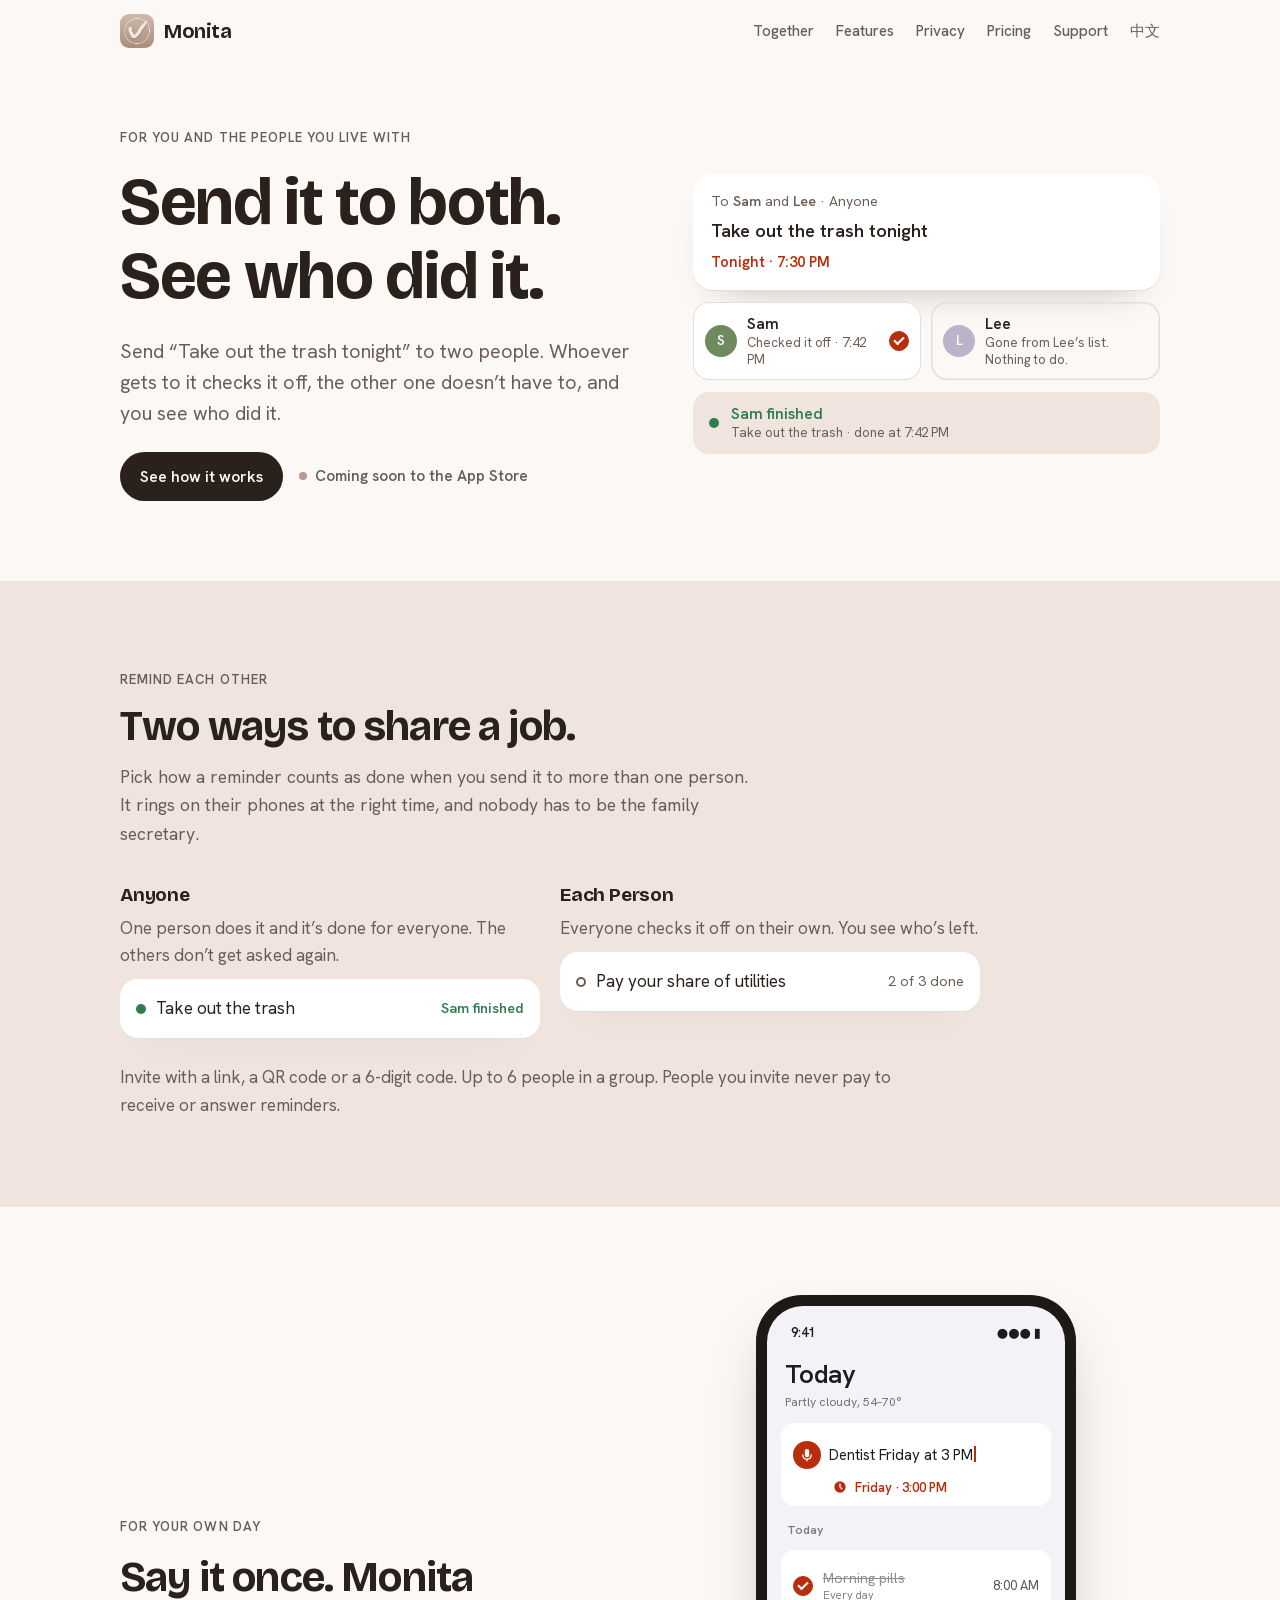
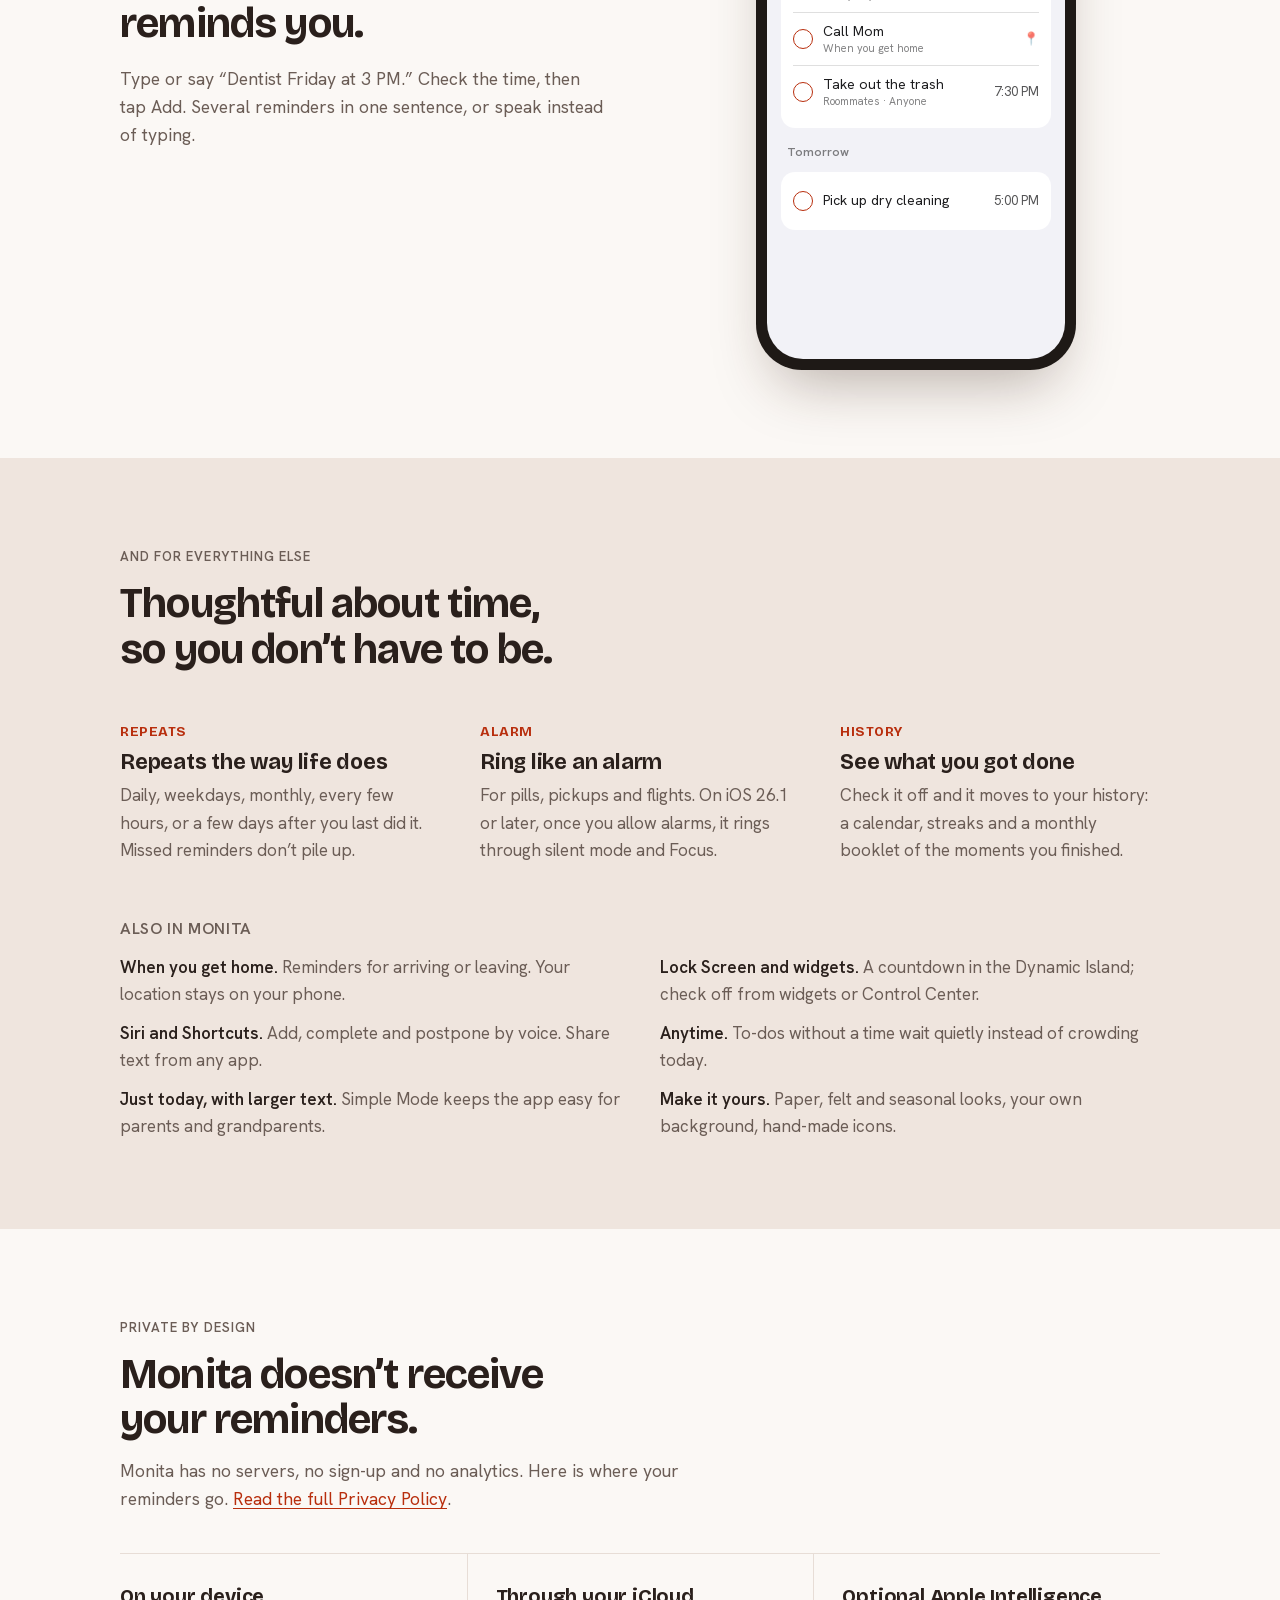
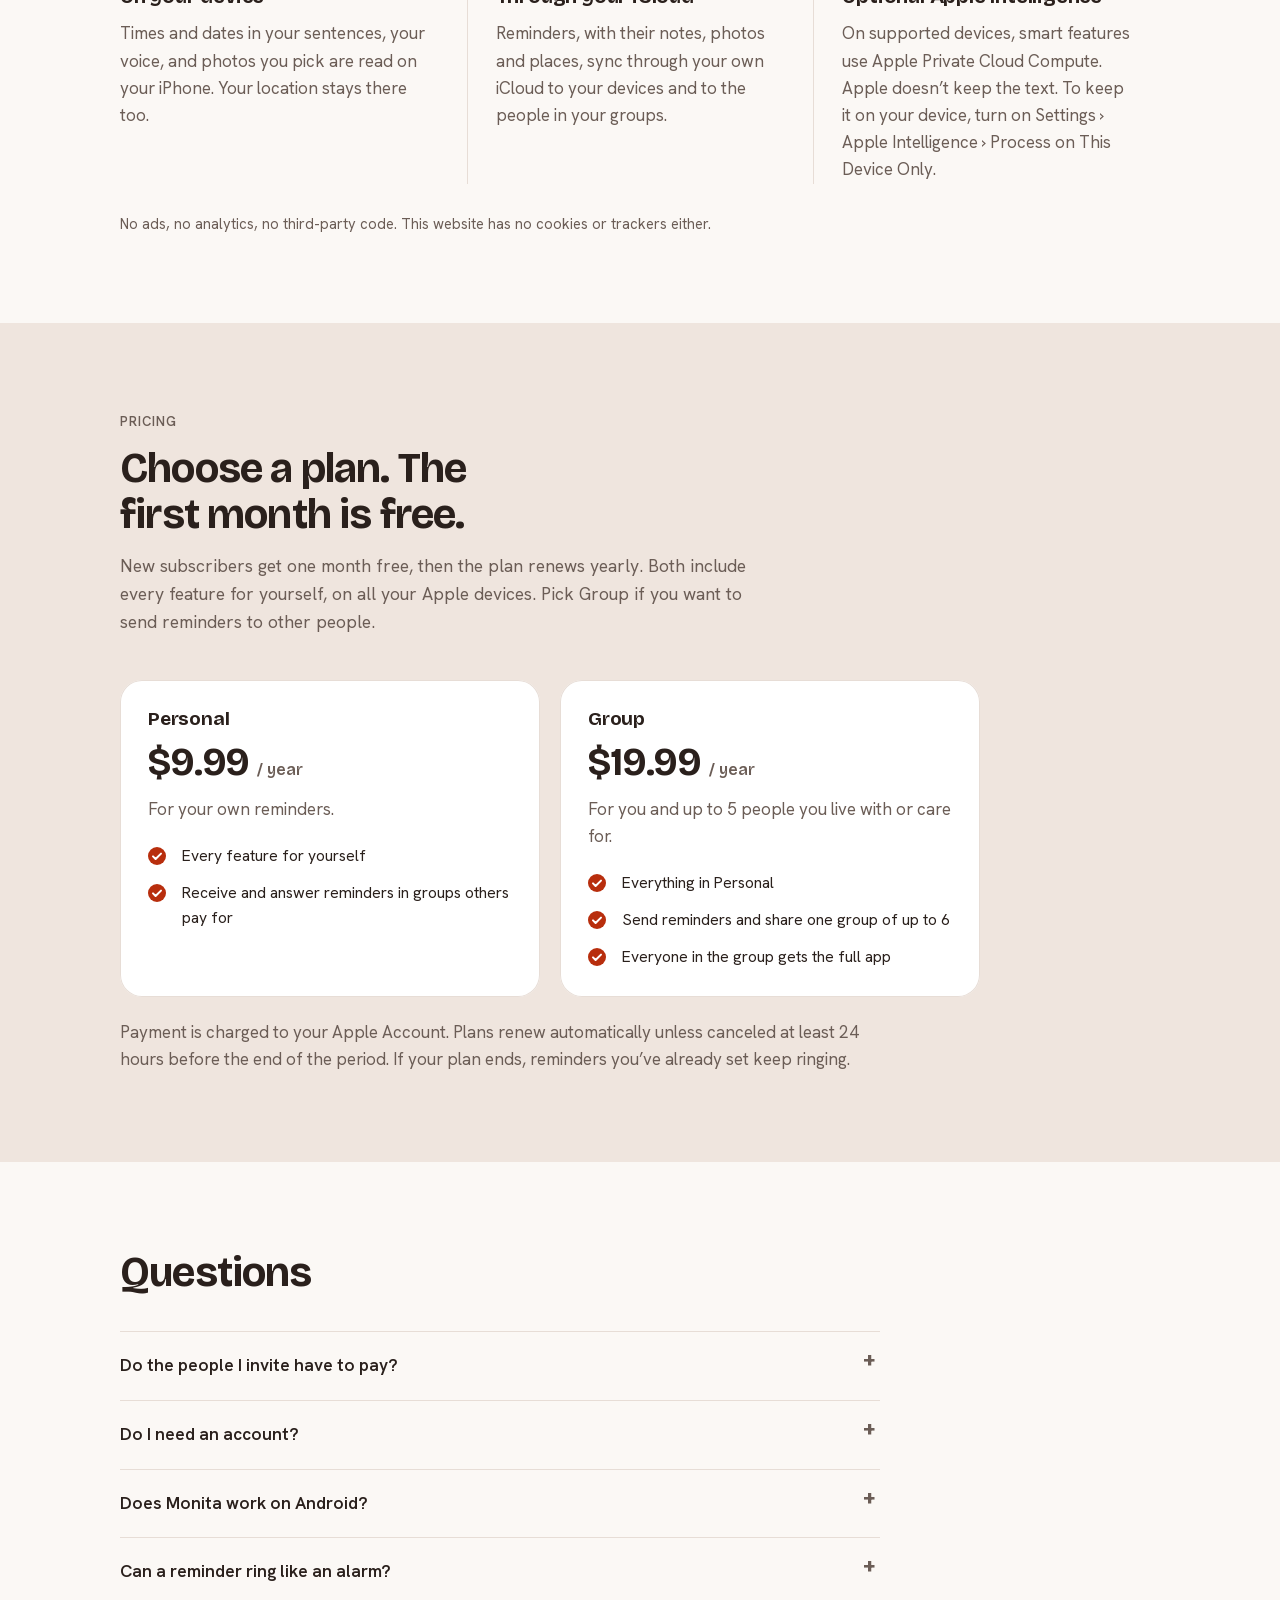
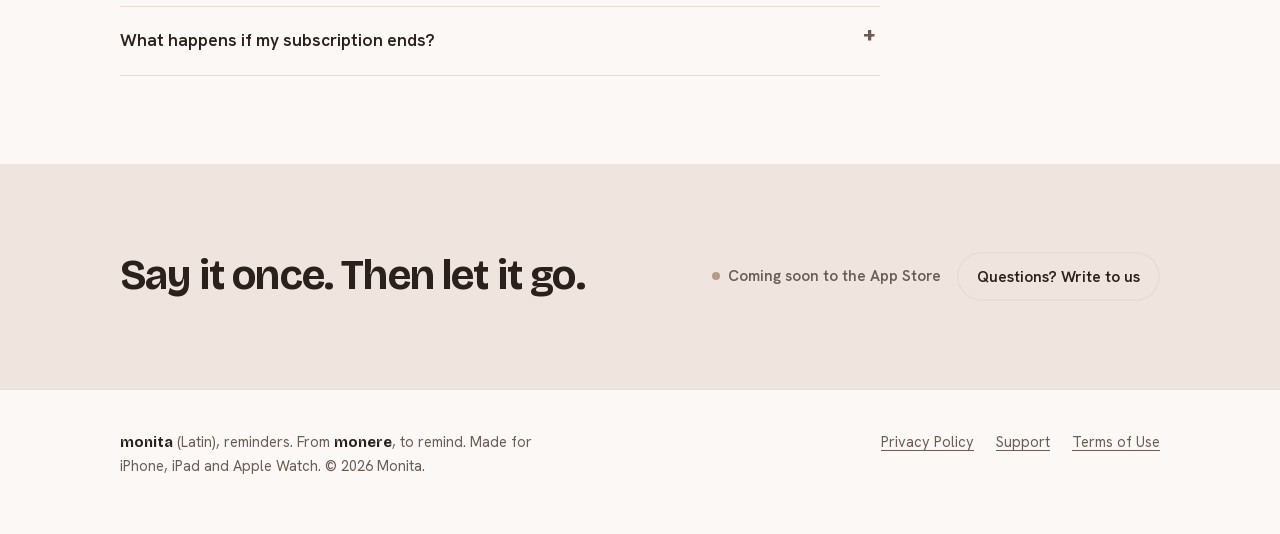
==== commit d1a0bb61: "Draft: family scenario as the hero demo (Anyone: trash to Sam and Lee), modes section, one-sentence " ====
--- a/index.html
+++ b/index.html
@@ -5,7 +5,7 @@
 <meta name="viewport" content="width=device-width, initial-scale=1, viewport-fit=cover">
 <title>Monita: Thoughtful Reminders for You and Your Family</title>
 <meta name="claude:viewport-fit-sides" content="cover">
-<meta name="description" content="Monita is a reminder app for iPhone. Say it in one sentence and it sets the time. Send reminders to family and roommates and see when they're done. No sign-up, no tracking.">
+<meta name="description" content="Monita is a reminder app for iPhone and families. Send “take out the trash tonight” to two people: whoever does it checks it off, the other doesn't have to, and you see who. No sign-up, no tracking.">
 <link rel="canonical" href="https://usemonita.com/">
 <link rel="alternate" hreflang="en" href="https://usemonita.com/">
 <link rel="alternate" hreflang="zh-Hans" href="https://usemonita.com/zh/">
@@ -19,7 +19,7 @@
 <meta property="og:type" content="website">
 <meta property="og:site_name" content="Monita">
 <meta property="og:title" content="Monita: Thoughtful Reminders">
-<meta property="og:description" content="Say it once and Monita reminds you. Send reminders to the people you live with and know when they're done.">
+<meta property="og:description" content="Send a reminder to the people you live with. Whoever does it checks it off, and you see who.">
 <meta property="og:url" content="https://usemonita.com/">
 <meta property="og:image" content="https://usemonita.com/img/og.png">
 <meta property="og:image:width" content="1200">
@@ -87,21 +87,67 @@
 
 <main>
   <section class="hero">
-    <div class="wrap">
-      <div class="hero-copy">
-        <span class="eyebrow">Reminders for iPhone, iPad and Apple Watch</span>
-        <h1>Say it once. Monita reminds you.</h1>
+    <div class="wrap hero-grid">
+      <div class="hero-head">
+        <span class="eyebrow">For you and the people you live with</span>
+        <h1>Send it to both. See who did it.</h1>
+      </div>
+      <div class="fam" role="img" aria-label="Demo: you send “Take out the trash tonight” to Sam and Lee as Anyone. Sam checks it off at 7:42 PM, it clears from Lee’s list, and you see “Sam finished”.">
+        <div class="fam-send" aria-hidden="true">
+          <div class="fam-to">To <b>Sam</b> and <b>Lee</b> · Anyone</div>
+          <div class="fam-text">Take out the trash tonight</div>
+          <div class="fam-when">Tonight · 7:30 PM</div>
+        </div>
+        <div class="fam-people" aria-hidden="true">
+          <div class="fam-p"><span class="avatar" style="background:#6F8A5E">S</span><div class="fam-who"><b>Sam</b><span>Checked it off · 7:42 PM</span></div><span class="ring done"></span></div>
+          <div class="fam-p off"><span class="avatar" style="background:#8A7AA6">L</span><div class="fam-who"><b>Lee</b><span>Gone from Lee’s list. Nothing to do.</span></div></div>
+        </div>
+        <div class="fam-you" aria-hidden="true"><span class="okdot"></span><div class="fam-who"><b>Sam finished</b><span>Take out the trash · done at 7:42 PM</span></div></div>
+      </div>
+      <div class="hero-body">
+        <p class="lede">Send “Take out the trash tonight” to two people. Whoever gets to it checks it off, the other one doesn’t have to, and you see who did it.</p>
+        <div class="cta-row">
+          <a class="btn" href="#together">See how it works</a>
+          <span class="soon" data-appstore>Coming soon to the App Store</span>
+        </div>
+      </div>
+    </div>
+  </section>
+
+  <section class="band tint" id="together">
+    <div class="wrap">
+      <div class="center-head">
+        <span class="eyebrow">Remind each other</span>
+        <h2>Two ways to share a job.</h2>
+        <p>Pick how a reminder counts as done when you send it to more than one person. It rings on their phones at the right time, and nobody has to be the family secretary.</p>
+      </div>
+      <div class="modes">
+        <div class="mode">
+          <h3>Anyone</h3>
+          <p>One person does it and it’s done for everyone. The others don’t get asked again.</p>
+          <div class="mini" aria-hidden="true"><div class="mini-row"><span class="okdot"></span><span>Take out the trash</span><span class="mini-ok">Sam finished</span></div></div>
+        </div>
+        <div class="mode">
+          <h3>Each Person</h3>
+          <p>Everyone checks it off on their own. You see who’s left.</p>
+          <div class="mini" aria-hidden="true"><div class="mini-row"><span class="waitdot"></span><span>Pay your share of utilities</span><span class="mini-wait">2 of 3 done</span></div></div>
+        </div>
+      </div>
+      <p class="frames-note">Invite with a link, a QR code or a 6-digit code. Up to 6 people in a group. People you invite never pay to receive or answer reminders.</p>
+    </div>
+  </section>
+
+  <section class="band say" id="say">
+    <div class="wrap split">
+      <div class="section-copy">
+        <span class="eyebrow">For your own day</span>
+        <h2>Say it once. Monita reminds you.</h2>
+        <p>Type or say “Dentist Friday at 3 PM.” Check the time, then tap Add. Several reminders in one sentence, or speak instead of typing.</p>
         <div class="try" role="img" aria-label="Typing “Dentist Friday at 3 PM” shows Friday, 3:00 PM before you add it.">
           <div class="try-input" aria-hidden="true"><span class="mic"><svg viewBox="0 0 16 16"><path d="M8 10.5a2.5 2.5 0 0 0 2.5-2.5V3.5a2.5 2.5 0 0 0-5 0V8A2.5 2.5 0 0 0 8 10.5Zm4-2.5a.75.75 0 0 1 1.5 0 5.5 5.5 0 0 1-4.75 5.45V15h-1.5v-1.55A5.5 5.5 0 0 1 2.5 8 .75.75 0 0 1 4 8a4 4 0 0 0 8 0Z"/></svg></span><span>Dentist Friday at 3 PM</span><span class="try-add">Add</span></div>
           <div class="try-result" aria-hidden="true"><svg viewBox="0 0 16 16"><path d="M8 1.5a6.5 6.5 0 1 0 0 13 6.5 6.5 0 0 0 0-13ZM8.75 4v3.69l2.28 2.28-1.06 1.06L7.25 8.31V4h1.5Z"/></svg>Friday · 3:00 PM</div>
         </div>
-        <p class="lede">Type or say “Dentist Friday at 3 PM.” Check the time, then tap Add. Monita reminds you right on time.</p>
-        <div class="cta-row">
-          <a class="btn" href="#together">See how it works</a>
-          <span class="soon" data-appstore>Coming soon to the App Store</span>
-        </div>
-      </div>
-
+      </div>
       <div class="phone" role="img" aria-label="Monita on iPhone: typing “Dentist Friday at 3 PM” shows Friday, 3:00 PM underneath before you add it.">
         <div class="screen" aria-hidden="true">
           <div class="status"><span>9:41</span><span>●●● ▮</span></div>
@@ -129,58 +175,19 @@
     </div>
   </section>
 
-  <section class="band tint" id="together">
+  <section class="band tint" id="features">
     <div class="wrap">
       <div class="center-head">
-        <span class="eyebrow">Remind each other</span>
-        <h2>Send a reminder. See when it’s done.</h2>
-        <p>It rings on their phone at the right time. When they check it off, you get a quiet note. Nobody has to be the family secretary.</p>
-      </div>
-      <ol class="frames">
-        <li class="frame">
-          <span class="frame-step">You send</span>
-          <div class="mini" aria-hidden="true">
-            <div class="mini-to">To <b>Home</b> · Anyone</div>
-            <div class="mini-line">Take out the trash at 7:30 PM</div>
-            <div class="mini-result">Tonight · 7:30 PM</div>
-          </div>
-          <p>Anyone in the group can do it.</p>
-        </li>
-        <li class="frame">
-          <span class="frame-step">Sam checks it off</span>
-          <div class="mini" aria-hidden="true">
-            <div class="mini-row"><span class="ring done"></span><span>Take out the trash</span><span class="mini-time">7:42 PM</span></div>
-            <div class="mini-to">From you · Home</div>
-          </div>
-          <p>One tap on Sam’s phone.</p>
-        </li>
-        <li class="frame">
-          <span class="frame-step">You see it’s done</span>
-          <div class="mini" aria-hidden="true">
-            <div class="mini-row"><span class="okdot"></span><span>Take out the trash</span><span class="mini-ok">Sam did it</span></div>
-            <div class="mini-row"><span class="waitdot"></span><span>Pay your share of utilities</span><span class="mini-wait">2 of 3 done</span></div>
-          </div>
-          <p><b>Anyone</b> closes when one person does it. <b>Each Person</b> waits for everyone.</p>
-        </li>
-      </ol>
-      <p class="frames-note">Invite with a link, a QR code or a 6-digit code. Up to 6 people in a group. People you invite never pay to receive or answer reminders.</p>
-    </div>
-  </section>
-
-  <section class="band" id="features">
-    <div class="wrap">
-      <div class="center-head">
-        <span class="eyebrow">For your own day</span>
+        <span class="eyebrow">And for everything else</span>
         <h2>Thoughtful about time, so you don’t have to be.</h2>
       </div>
       <div class="grid grid-main">
-        <div><span class="k">One sentence</span><h3>Say it the way you’d say it</h3><p>See the time before you add it and fix it with a tap. Several reminders in one sentence, or speak instead of typing.</p></div>
         <div><span class="k">Repeats</span><h3>Repeats the way life does</h3><p>Daily, weekdays, monthly, every few hours, or a few days after you last did it. Missed reminders don’t pile up.</p></div>
+        <div><span class="k">Alarm</span><h3>Ring like an alarm</h3><p>For pills, pickups and flights. On iOS 26.1 or later, once you allow alarms, it rings through silent mode and Focus.</p></div>
         <div><span class="k">History</span><h3>See what you got done</h3><p>Check it off and it moves to your history: a calendar, streaks and a monthly booklet of the moments you finished.</p></div>
       </div>
       <h3 class="more-head">Also in Monita</h3>
       <ul class="more">
-        <li><b>Ring like an alarm.</b> On iOS 26.1 or later, once you allow alarms, it rings through silent mode and Focus.</li>
         <li><b>When you get home.</b> Reminders for arriving or leaving. Your location stays on your phone.</li>
         <li><b>Lock Screen and widgets.</b> A countdown in the Dynamic Island; check off from widgets or Control Center.</li>
         <li><b>Siri and Shortcuts.</b> Add, complete and postpone by voice. Share text from any app.</li>
@@ -191,7 +198,7 @@
     </div>
   </section>
 
-  <section class="band tint" id="privacy">
+  <section class="band" id="privacy">
     <div class="wrap">
       <div class="center-head">
         <span class="eyebrow">Private by design</span>
@@ -207,7 +214,7 @@
     </div>
   </section>
 
-  <section class="band" id="pricing">
+  <section class="band tint" id="pricing">
     <div class="wrap">
       <div class="center-head">
         <span class="eyebrow">Pricing</span>
@@ -239,7 +246,7 @@
     </div>
   </section>
 
-  <section class="band tint" id="faq">
+  <section class="band" id="faq">
     <div class="wrap">
       <div class="center-head"><h2>Questions</h2></div>
       <div class="faq">
@@ -252,7 +259,7 @@
     </div>
   </section>
 
-  <section class="band closing" id="get">
+  <section class="band tint closing" id="get">
     <div class="wrap">
       <h2>Say it once. Then let it go.</h2>
       <div class="cta-row">
--- a/style.css
+++ b/style.css
@@ -228,10 +228,41 @@
 .try-result svg { width: 15px; height: 15px; fill: currentColor; }
 @media (max-width: 860px) {
   .try { display: flex; }
-  .hero .phone { display: none; }
-  .hero-copy { gap: 18px; }
+  .say .phone { display: none; }
+}
+/* Family hero: head + demo + body; demo sits in the right column on wide screens, under the headline on phones */
+.hero .hero-grid { display: grid; grid-template-columns: 1.05fr 0.95fr; grid-template-areas: "head fam" "body fam"; gap: 22px 56px; align-items: start; padding-block: 64px 80px; }
+.hero-head { grid-area: head; display: flex; flex-direction: column; gap: 18px; align-self: end; min-width: 0; }
+.hero-body { grid-area: body; display: flex; flex-direction: column; gap: 22px; min-width: 0; }
+.fam { grid-area: fam; align-self: center; display: flex; flex-direction: column; gap: 12px; max-width: 500px; width: 100%; justify-self: center; }
+.fam-send { background: var(--sheet); border-radius: 20px; padding: 16px 18px; display: flex; flex-direction: column; gap: 4px; box-shadow: 0 1px 0 var(--line), 0 20px 40px -28px rgba(60, 35, 20, 0.4); }
+.fam-to { font-size: 0.88rem; color: var(--ink-2); }
+.fam-text { font-size: 1.15rem; font-weight: 600; }
+.fam-when { font-size: 0.92rem; font-weight: 600; color: var(--accent); }
+.fam-people { display: grid; grid-template-columns: 1fr 1fr; gap: 10px; }
+.fam-p { background: var(--sheet); border-radius: 16px; padding: 12px; display: flex; align-items: center; gap: 10px; box-shadow: inset 0 0 0 1px var(--line); min-width: 0; }
+.fam-p .avatar { width: 32px; height: 32px; font-size: 0.85rem; }
+.fam-p .ring { border-color: var(--accent); margin-left: auto; }
+.fam-p .ring.done { background: var(--accent); }
+.fam-p.off { background: transparent; box-shadow: inset 0 0 0 1.5px var(--line); }
+.fam-p.off .avatar { opacity: 0.55; }
+.fam-who { display: flex; flex-direction: column; min-width: 0; line-height: 1.3; }
+.fam-who b { font-size: 0.98rem; }
+.fam-who span { font-size: 0.82rem; color: var(--ink-2); }
+.fam-you { display: flex; align-items: center; gap: 12px; background: var(--clay-soft); border-radius: 16px; padding: 12px 16px; }
+.fam-you b { color: var(--ok); }
+.modes { display: grid; grid-template-columns: 1fr 1fr; gap: 20px; margin-top: 36px; max-width: 860px; }
+.mode { display: flex; flex-direction: column; gap: 10px; min-width: 0; }
+.mode p { color: var(--ink-2); }
+.mode .mini { min-height: 0; }
+@media (max-width: 860px) {
+  .hero .hero-grid { grid-template-columns: 1fr; grid-template-areas: "head" "fam" "body"; padding-block: 28px 56px; gap: 20px; }
+  .hero-head { align-self: start; }
+  .fam { justify-self: stretch; max-width: none; }
   .hero .lede { font-size: 1.08rem; }
 }
+@media (max-width: 420px) { .fam-people { grid-template-columns: 1fr; } }
+@media (max-width: 680px) { .modes { grid-template-columns: 1fr; } }
 .frames { list-style: none; padding: 0; margin: 40px 0 0; display: grid; grid-template-columns: repeat(3, 1fr); gap: 20px; }
 .frame { display: flex; flex-direction: column; gap: 14px; min-width: 0; }
 .frame p { color: var(--ink-2); font-size: 0.98rem; }
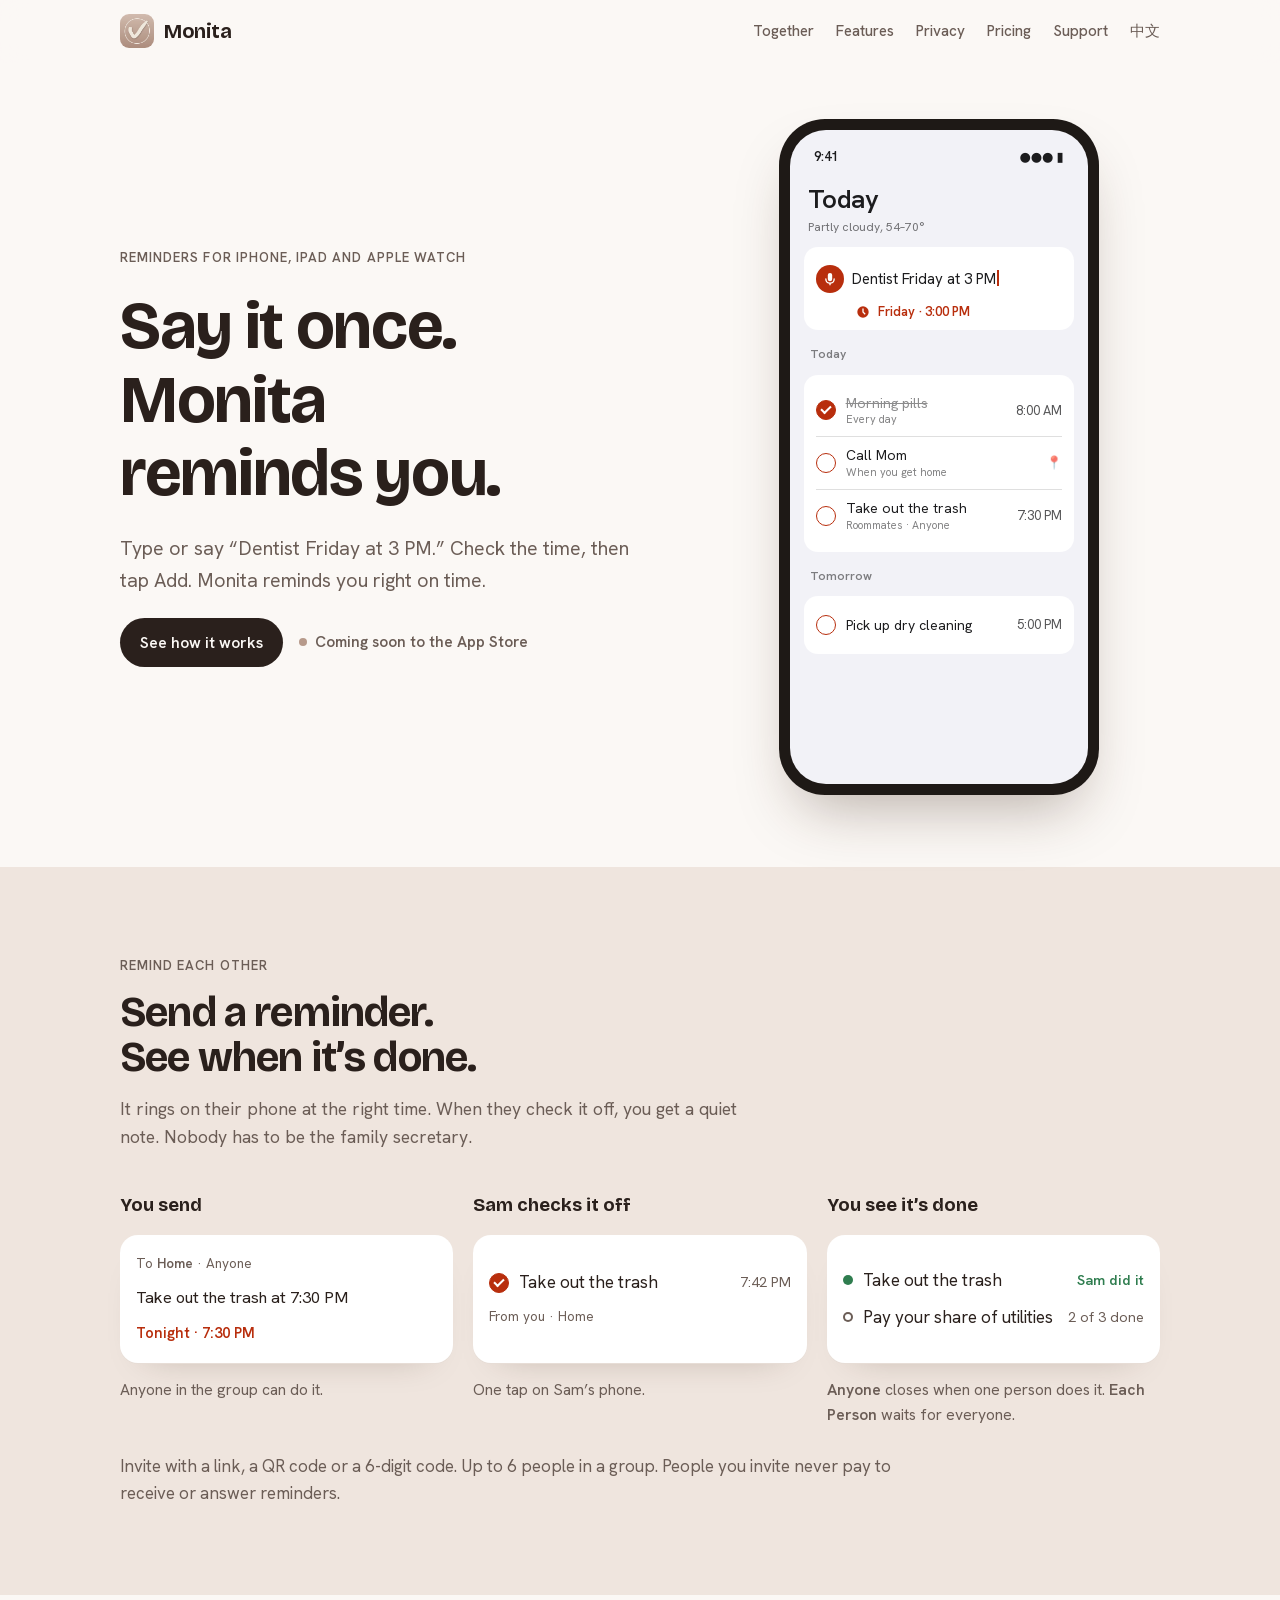
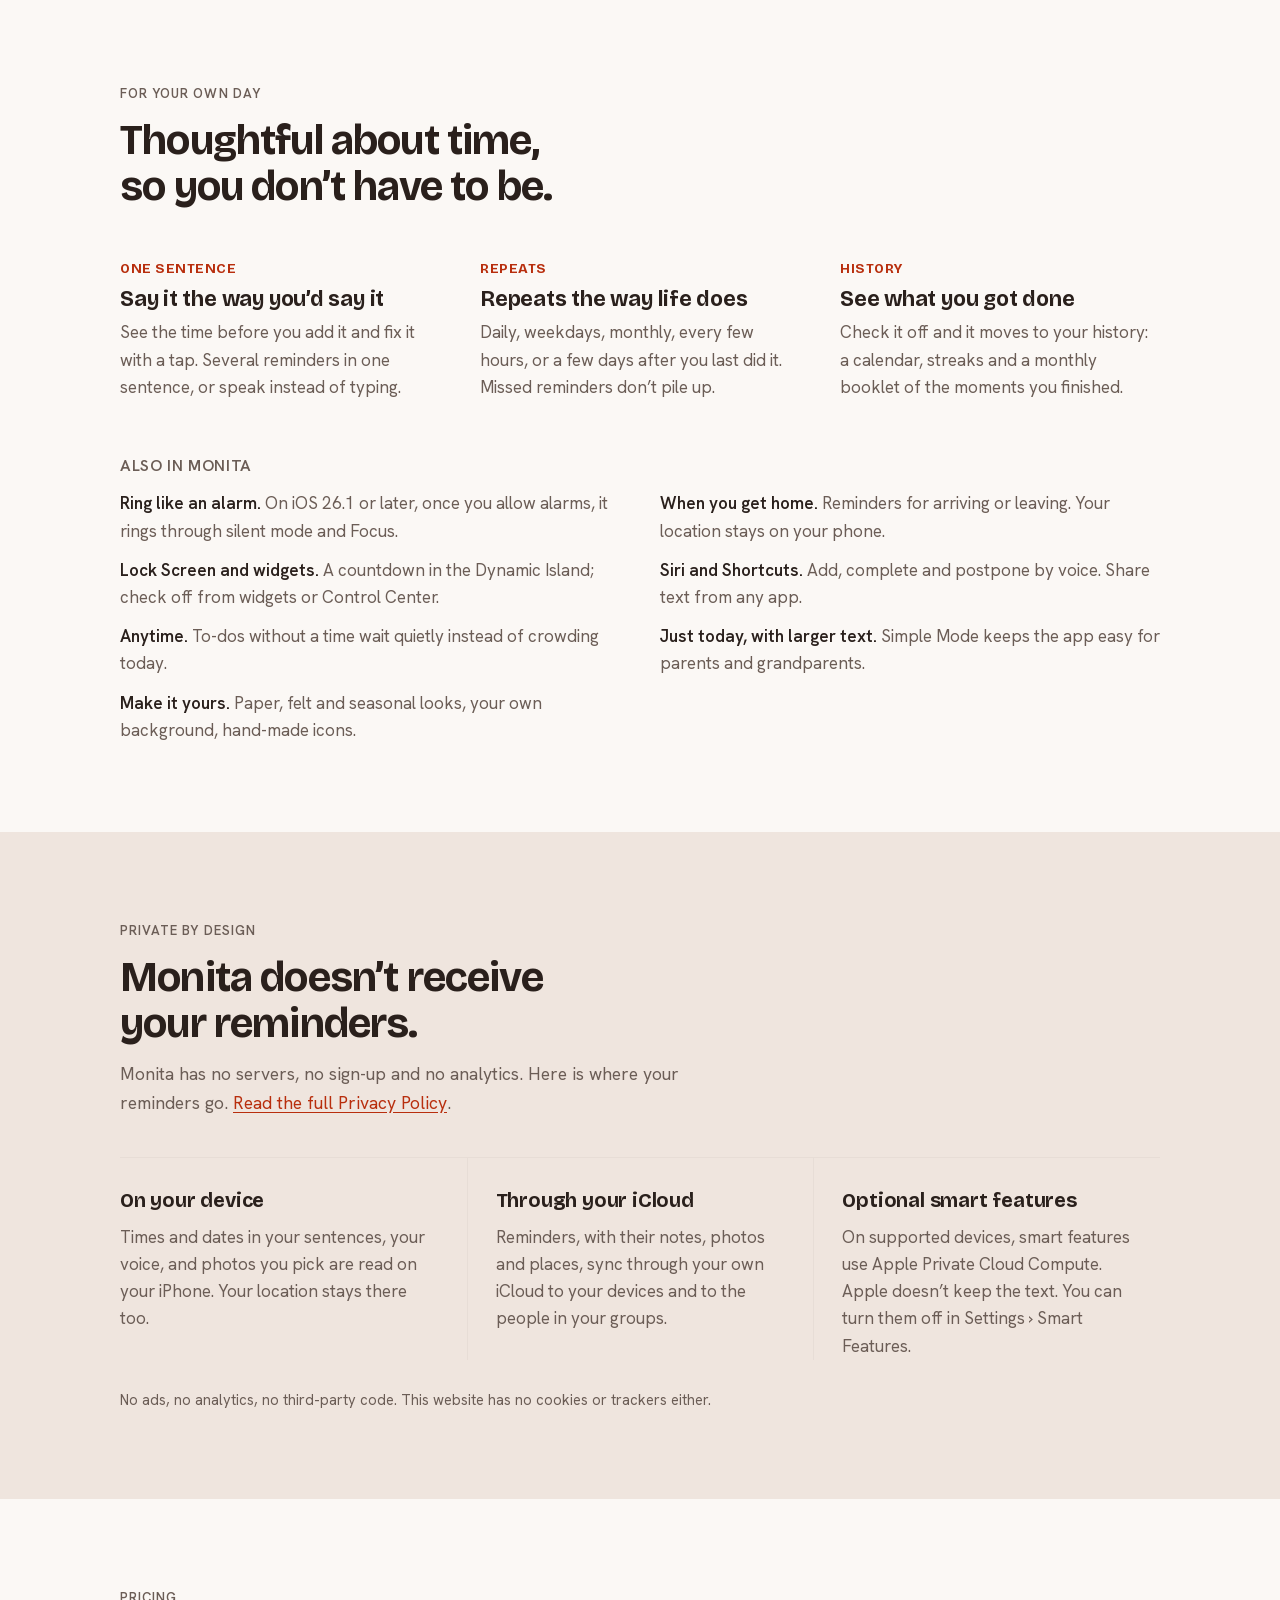
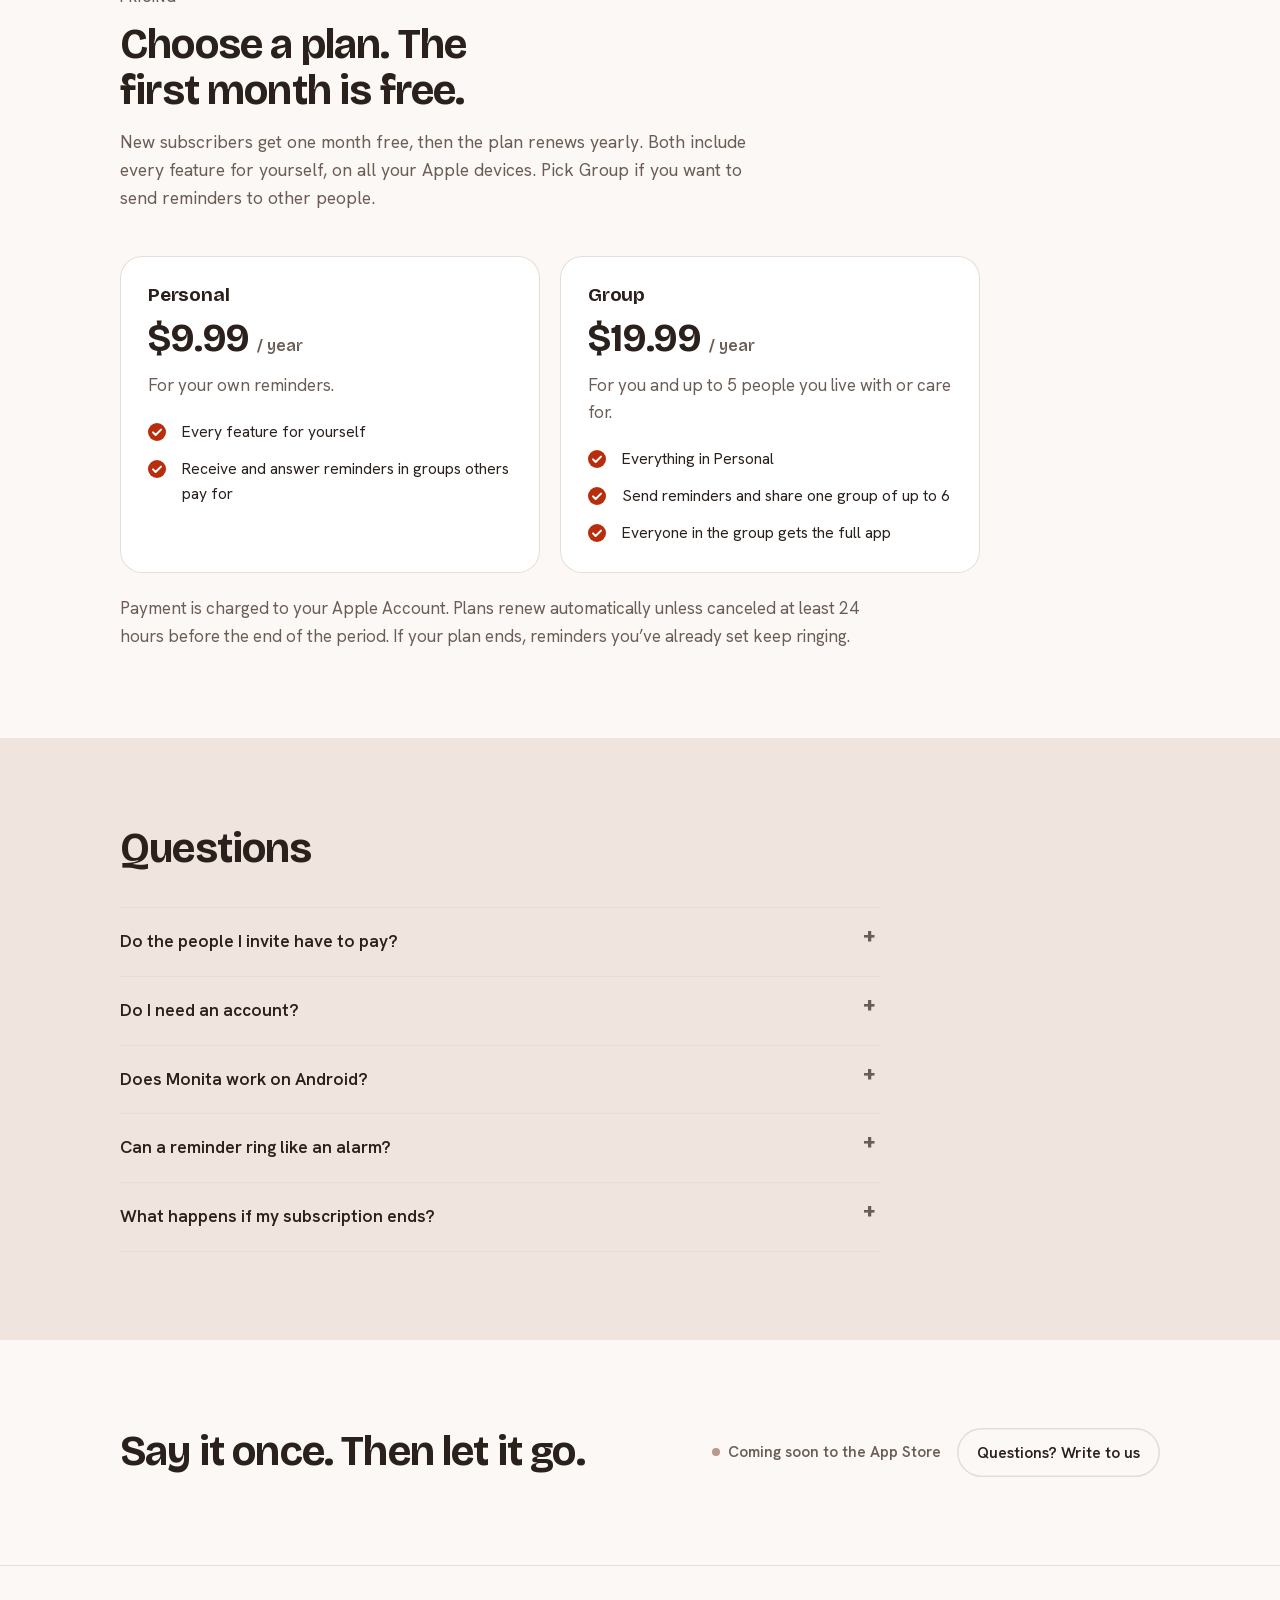
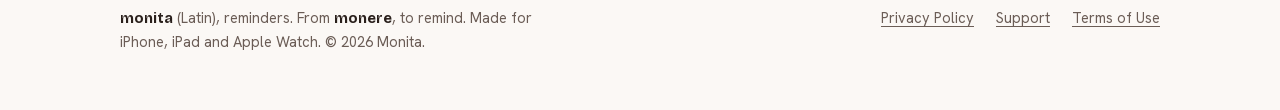
==== commit 760c07a7: "Smart features wording: don't name Apple Intelligence as the feature - Home (en / zh): "Optional App" ====
--- a/index.html
+++ b/index.html
@@ -5,7 +5,7 @@
 <meta name="viewport" content="width=device-width, initial-scale=1, viewport-fit=cover">
 <title>Monita: Thoughtful Reminders for You and Your Family</title>
 <meta name="claude:viewport-fit-sides" content="cover">
-<meta name="description" content="Monita is a reminder app for iPhone and families. Send “take out the trash tonight” to two people: whoever does it checks it off, the other doesn't have to, and you see who. No sign-up, no tracking.">
+<meta name="description" content="Monita is a reminder app for iPhone. Say it in one sentence and it sets the time. Send reminders to family and roommates and see when they're done. No sign-up, no tracking.">
 <link rel="canonical" href="https://usemonita.com/">
 <link rel="alternate" hreflang="en" href="https://usemonita.com/">
 <link rel="alternate" hreflang="zh-Hans" href="https://usemonita.com/zh/">
@@ -19,7 +19,7 @@
 <meta property="og:type" content="website">
 <meta property="og:site_name" content="Monita">
 <meta property="og:title" content="Monita: Thoughtful Reminders">
-<meta property="og:description" content="Send a reminder to the people you live with. Whoever does it checks it off, and you see who.">
+<meta property="og:description" content="Say it once and Monita reminds you. Send reminders to the people you live with and know when they're done.">
 <meta property="og:url" content="https://usemonita.com/">
 <meta property="og:image" content="https://usemonita.com/img/og.png">
 <meta property="og:image:width" content="1200">
@@ -87,67 +87,21 @@
 
 <main>
   <section class="hero">
-    <div class="wrap hero-grid">
-      <div class="hero-head">
-        <span class="eyebrow">For you and the people you live with</span>
-        <h1>Send it to both. See who did it.</h1>
-      </div>
-      <div class="fam" role="img" aria-label="Demo: you send “Take out the trash tonight” to Sam and Lee as Anyone. Sam checks it off at 7:42 PM, it clears from Lee’s list, and you see “Sam finished”.">
-        <div class="fam-send" aria-hidden="true">
-          <div class="fam-to">To <b>Sam</b> and <b>Lee</b> · Anyone</div>
-          <div class="fam-text">Take out the trash tonight</div>
-          <div class="fam-when">Tonight · 7:30 PM</div>
-        </div>
-        <div class="fam-people" aria-hidden="true">
-          <div class="fam-p"><span class="avatar" style="background:#6F8A5E">S</span><div class="fam-who"><b>Sam</b><span>Checked it off · 7:42 PM</span></div><span class="ring done"></span></div>
-          <div class="fam-p off"><span class="avatar" style="background:#8A7AA6">L</span><div class="fam-who"><b>Lee</b><span>Gone from Lee’s list. Nothing to do.</span></div></div>
-        </div>
-        <div class="fam-you" aria-hidden="true"><span class="okdot"></span><div class="fam-who"><b>Sam finished</b><span>Take out the trash · done at 7:42 PM</span></div></div>
-      </div>
-      <div class="hero-body">
-        <p class="lede">Send “Take out the trash tonight” to two people. Whoever gets to it checks it off, the other one doesn’t have to, and you see who did it.</p>
+    <div class="wrap">
+      <div class="hero-copy">
+        <span class="eyebrow">Reminders for iPhone, iPad and Apple Watch</span>
+        <h1>Say it once. Monita reminds you.</h1>
+        <div class="try" role="img" aria-label="Typing “Dentist Friday at 3 PM” shows Friday, 3:00 PM before you add it.">
+          <div class="try-input" aria-hidden="true"><span class="mic"><svg viewBox="0 0 16 16"><path d="M8 10.5a2.5 2.5 0 0 0 2.5-2.5V3.5a2.5 2.5 0 0 0-5 0V8A2.5 2.5 0 0 0 8 10.5Zm4-2.5a.75.75 0 0 1 1.5 0 5.5 5.5 0 0 1-4.75 5.45V15h-1.5v-1.55A5.5 5.5 0 0 1 2.5 8 .75.75 0 0 1 4 8a4 4 0 0 0 8 0Z"/></svg></span><span>Dentist Friday at 3 PM</span><span class="try-add">Add</span></div>
+          <div class="try-result" aria-hidden="true"><svg viewBox="0 0 16 16"><path d="M8 1.5a6.5 6.5 0 1 0 0 13 6.5 6.5 0 0 0 0-13ZM8.75 4v3.69l2.28 2.28-1.06 1.06L7.25 8.31V4h1.5Z"/></svg>Friday · 3:00 PM</div>
+        </div>
+        <p class="lede">Type or say “Dentist Friday at 3 PM.” Check the time, then tap Add. Monita reminds you right on time.</p>
         <div class="cta-row">
           <a class="btn" href="#together">See how it works</a>
           <span class="soon" data-appstore>Coming soon to the App Store</span>
         </div>
       </div>
-    </div>
-  </section>
-
-  <section class="band tint" id="together">
-    <div class="wrap">
-      <div class="center-head">
-        <span class="eyebrow">Remind each other</span>
-        <h2>Two ways to share a job.</h2>
-        <p>Pick how a reminder counts as done when you send it to more than one person. It rings on their phones at the right time, and nobody has to be the family secretary.</p>
-      </div>
-      <div class="modes">
-        <div class="mode">
-          <h3>Anyone</h3>
-          <p>One person does it and it’s done for everyone. The others don’t get asked again.</p>
-          <div class="mini" aria-hidden="true"><div class="mini-row"><span class="okdot"></span><span>Take out the trash</span><span class="mini-ok">Sam finished</span></div></div>
-        </div>
-        <div class="mode">
-          <h3>Each Person</h3>
-          <p>Everyone checks it off on their own. You see who’s left.</p>
-          <div class="mini" aria-hidden="true"><div class="mini-row"><span class="waitdot"></span><span>Pay your share of utilities</span><span class="mini-wait">2 of 3 done</span></div></div>
-        </div>
-      </div>
-      <p class="frames-note">Invite with a link, a QR code or a 6-digit code. Up to 6 people in a group. People you invite never pay to receive or answer reminders.</p>
-    </div>
-  </section>
-
-  <section class="band say" id="say">
-    <div class="wrap split">
-      <div class="section-copy">
-        <span class="eyebrow">For your own day</span>
-        <h2>Say it once. Monita reminds you.</h2>
-        <p>Type or say “Dentist Friday at 3 PM.” Check the time, then tap Add. Several reminders in one sentence, or speak instead of typing.</p>
-        <div class="try" role="img" aria-label="Typing “Dentist Friday at 3 PM” shows Friday, 3:00 PM before you add it.">
-          <div class="try-input" aria-hidden="true"><span class="mic"><svg viewBox="0 0 16 16"><path d="M8 10.5a2.5 2.5 0 0 0 2.5-2.5V3.5a2.5 2.5 0 0 0-5 0V8A2.5 2.5 0 0 0 8 10.5Zm4-2.5a.75.75 0 0 1 1.5 0 5.5 5.5 0 0 1-4.75 5.45V15h-1.5v-1.55A5.5 5.5 0 0 1 2.5 8 .75.75 0 0 1 4 8a4 4 0 0 0 8 0Z"/></svg></span><span>Dentist Friday at 3 PM</span><span class="try-add">Add</span></div>
-          <div class="try-result" aria-hidden="true"><svg viewBox="0 0 16 16"><path d="M8 1.5a6.5 6.5 0 1 0 0 13 6.5 6.5 0 0 0 0-13ZM8.75 4v3.69l2.28 2.28-1.06 1.06L7.25 8.31V4h1.5Z"/></svg>Friday · 3:00 PM</div>
-        </div>
-      </div>
+
       <div class="phone" role="img" aria-label="Monita on iPhone: typing “Dentist Friday at 3 PM” shows Friday, 3:00 PM underneath before you add it.">
         <div class="screen" aria-hidden="true">
           <div class="status"><span>9:41</span><span>●●● ▮</span></div>
@@ -175,19 +129,58 @@
     </div>
   </section>
 
-  <section class="band tint" id="features">
+  <section class="band tint" id="together">
     <div class="wrap">
       <div class="center-head">
-        <span class="eyebrow">And for everything else</span>
+        <span class="eyebrow">Remind each other</span>
+        <h2>Send a reminder. See when it’s done.</h2>
+        <p>It rings on their phone at the right time. When they check it off, you get a quiet note. Nobody has to be the family secretary.</p>
+      </div>
+      <ol class="frames">
+        <li class="frame">
+          <span class="frame-step">You send</span>
+          <div class="mini" aria-hidden="true">
+            <div class="mini-to">To <b>Home</b> · Anyone</div>
+            <div class="mini-line">Take out the trash at 7:30 PM</div>
+            <div class="mini-result">Tonight · 7:30 PM</div>
+          </div>
+          <p>Anyone in the group can do it.</p>
+        </li>
+        <li class="frame">
+          <span class="frame-step">Sam checks it off</span>
+          <div class="mini" aria-hidden="true">
+            <div class="mini-row"><span class="ring done"></span><span>Take out the trash</span><span class="mini-time">7:42 PM</span></div>
+            <div class="mini-to">From you · Home</div>
+          </div>
+          <p>One tap on Sam’s phone.</p>
+        </li>
+        <li class="frame">
+          <span class="frame-step">You see it’s done</span>
+          <div class="mini" aria-hidden="true">
+            <div class="mini-row"><span class="okdot"></span><span>Take out the trash</span><span class="mini-ok">Sam did it</span></div>
+            <div class="mini-row"><span class="waitdot"></span><span>Pay your share of utilities</span><span class="mini-wait">2 of 3 done</span></div>
+          </div>
+          <p><b>Anyone</b> closes when one person does it. <b>Each Person</b> waits for everyone.</p>
+        </li>
+      </ol>
+      <p class="frames-note">Invite with a link, a QR code or a 6-digit code. Up to 6 people in a group. People you invite never pay to receive or answer reminders.</p>
+    </div>
+  </section>
+
+  <section class="band" id="features">
+    <div class="wrap">
+      <div class="center-head">
+        <span class="eyebrow">For your own day</span>
         <h2>Thoughtful about time, so you don’t have to be.</h2>
       </div>
       <div class="grid grid-main">
+        <div><span class="k">One sentence</span><h3>Say it the way you’d say it</h3><p>See the time before you add it and fix it with a tap. Several reminders in one sentence, or speak instead of typing.</p></div>
         <div><span class="k">Repeats</span><h3>Repeats the way life does</h3><p>Daily, weekdays, monthly, every few hours, or a few days after you last did it. Missed reminders don’t pile up.</p></div>
-        <div><span class="k">Alarm</span><h3>Ring like an alarm</h3><p>For pills, pickups and flights. On iOS 26.1 or later, once you allow alarms, it rings through silent mode and Focus.</p></div>
         <div><span class="k">History</span><h3>See what you got done</h3><p>Check it off and it moves to your history: a calendar, streaks and a monthly booklet of the moments you finished.</p></div>
       </div>
       <h3 class="more-head">Also in Monita</h3>
       <ul class="more">
+        <li><b>Ring like an alarm.</b> On iOS 26.1 or later, once you allow alarms, it rings through silent mode and Focus.</li>
         <li><b>When you get home.</b> Reminders for arriving or leaving. Your location stays on your phone.</li>
         <li><b>Lock Screen and widgets.</b> A countdown in the Dynamic Island; check off from widgets or Control Center.</li>
         <li><b>Siri and Shortcuts.</b> Add, complete and postpone by voice. Share text from any app.</li>
@@ -198,7 +191,7 @@
     </div>
   </section>
 
-  <section class="band" id="privacy">
+  <section class="band tint" id="privacy">
     <div class="wrap">
       <div class="center-head">
         <span class="eyebrow">Private by design</span>
@@ -208,13 +201,13 @@
       <ul class="privacy-lines">
         <li><b>On your device</b><span>Times and dates in your sentences, your voice, and photos you pick are read on your iPhone. Your location stays there too.</span></li>
         <li><b>Through your iCloud</b><span>Reminders, with their notes, photos and places, sync through your own iCloud to your devices and to the people in your groups.</span></li>
-        <li><b>Optional Apple Intelligence</b><span>On supported devices, smart features use Apple Private Cloud Compute. Apple doesn’t keep the text. To keep it on your device, turn on Settings › Apple Intelligence › Process on This Device Only.</span></li>
+        <li><b>Optional smart features</b><span>On supported devices, smart features use Apple Private Cloud Compute. Apple doesn’t keep the text. You can turn them off in Settings › Smart Features.</span></li>
       </ul>
       <p class="fine" style="margin-top:28px">No ads, no analytics, no third-party code. This website has no cookies or trackers either.</p>
     </div>
   </section>
 
-  <section class="band tint" id="pricing">
+  <section class="band" id="pricing">
     <div class="wrap">
       <div class="center-head">
         <span class="eyebrow">Pricing</span>
@@ -246,7 +239,7 @@
     </div>
   </section>
 
-  <section class="band" id="faq">
+  <section class="band tint" id="faq">
     <div class="wrap">
       <div class="center-head"><h2>Questions</h2></div>
       <div class="faq">
@@ -259,7 +252,7 @@
     </div>
   </section>
 
-  <section class="band tint closing" id="get">
+  <section class="band closing" id="get">
     <div class="wrap">
       <h2>Say it once. Then let it go.</h2>
       <div class="cta-row">
